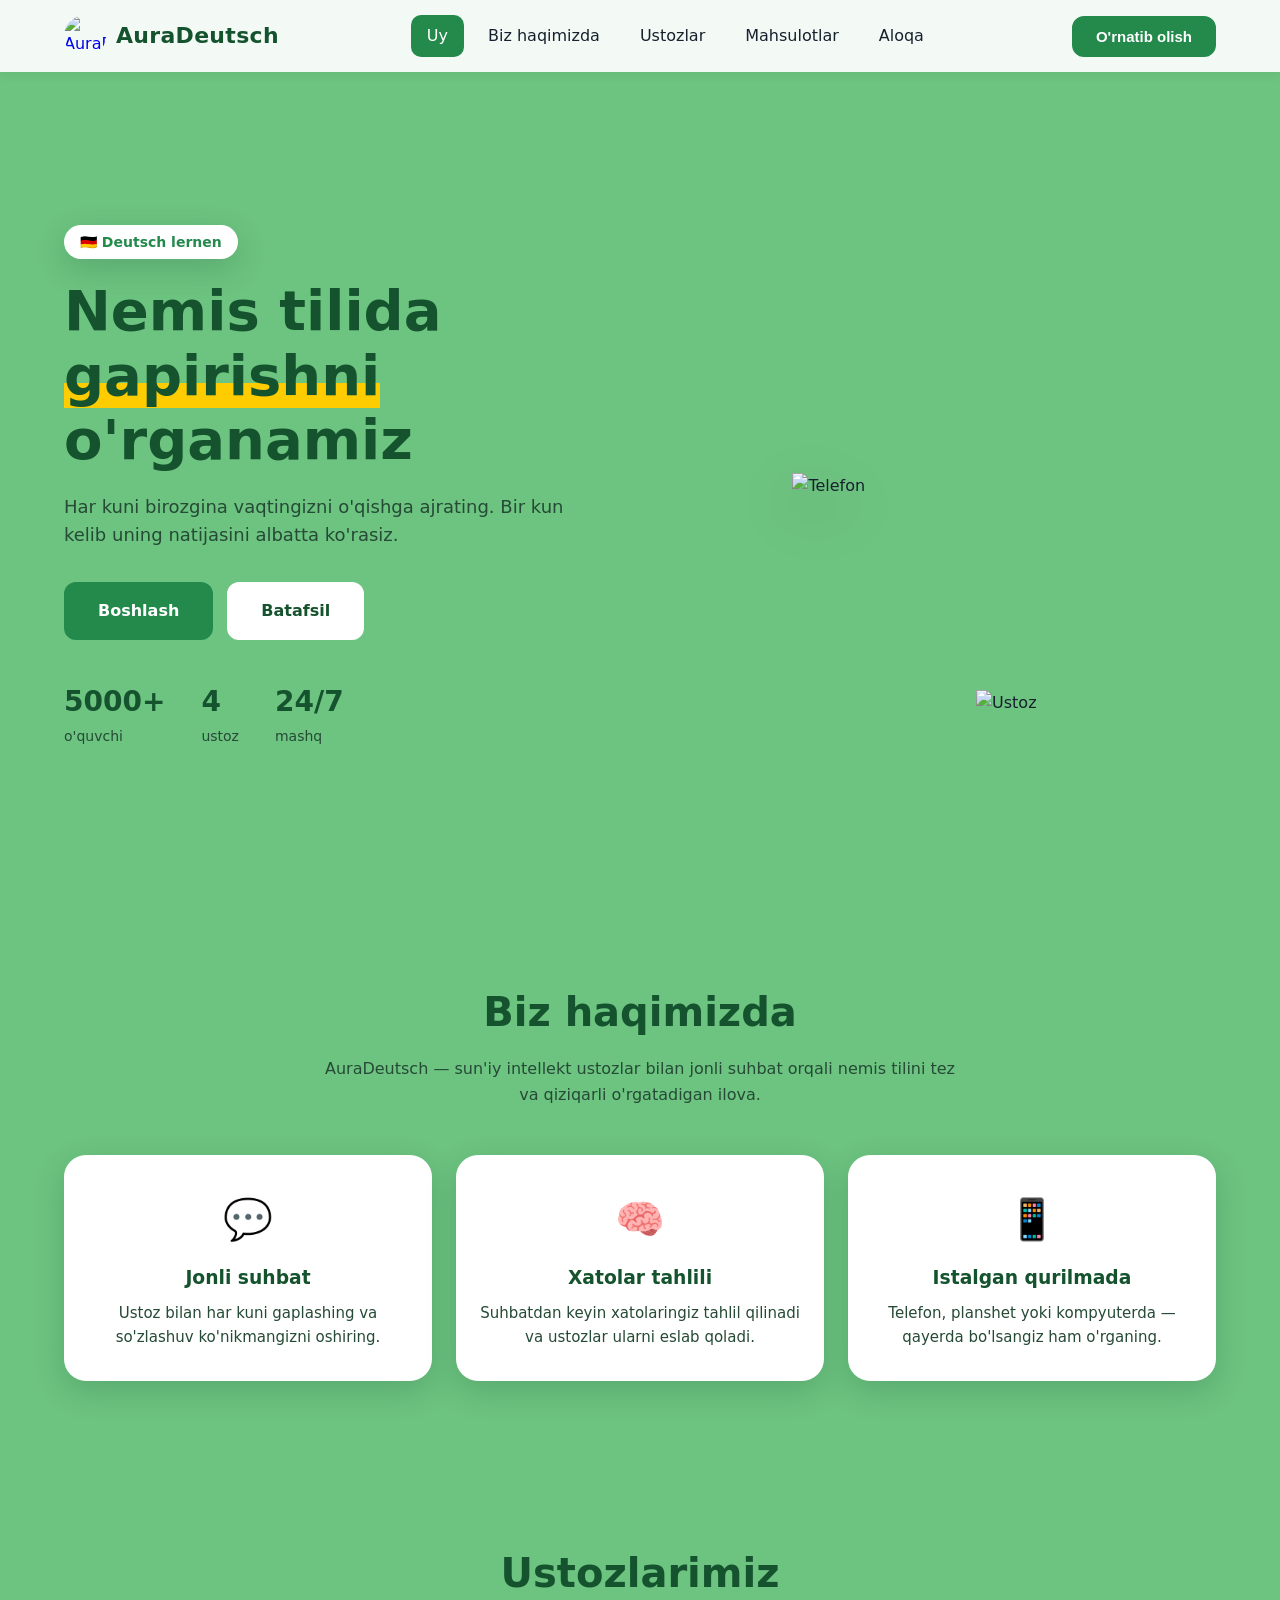
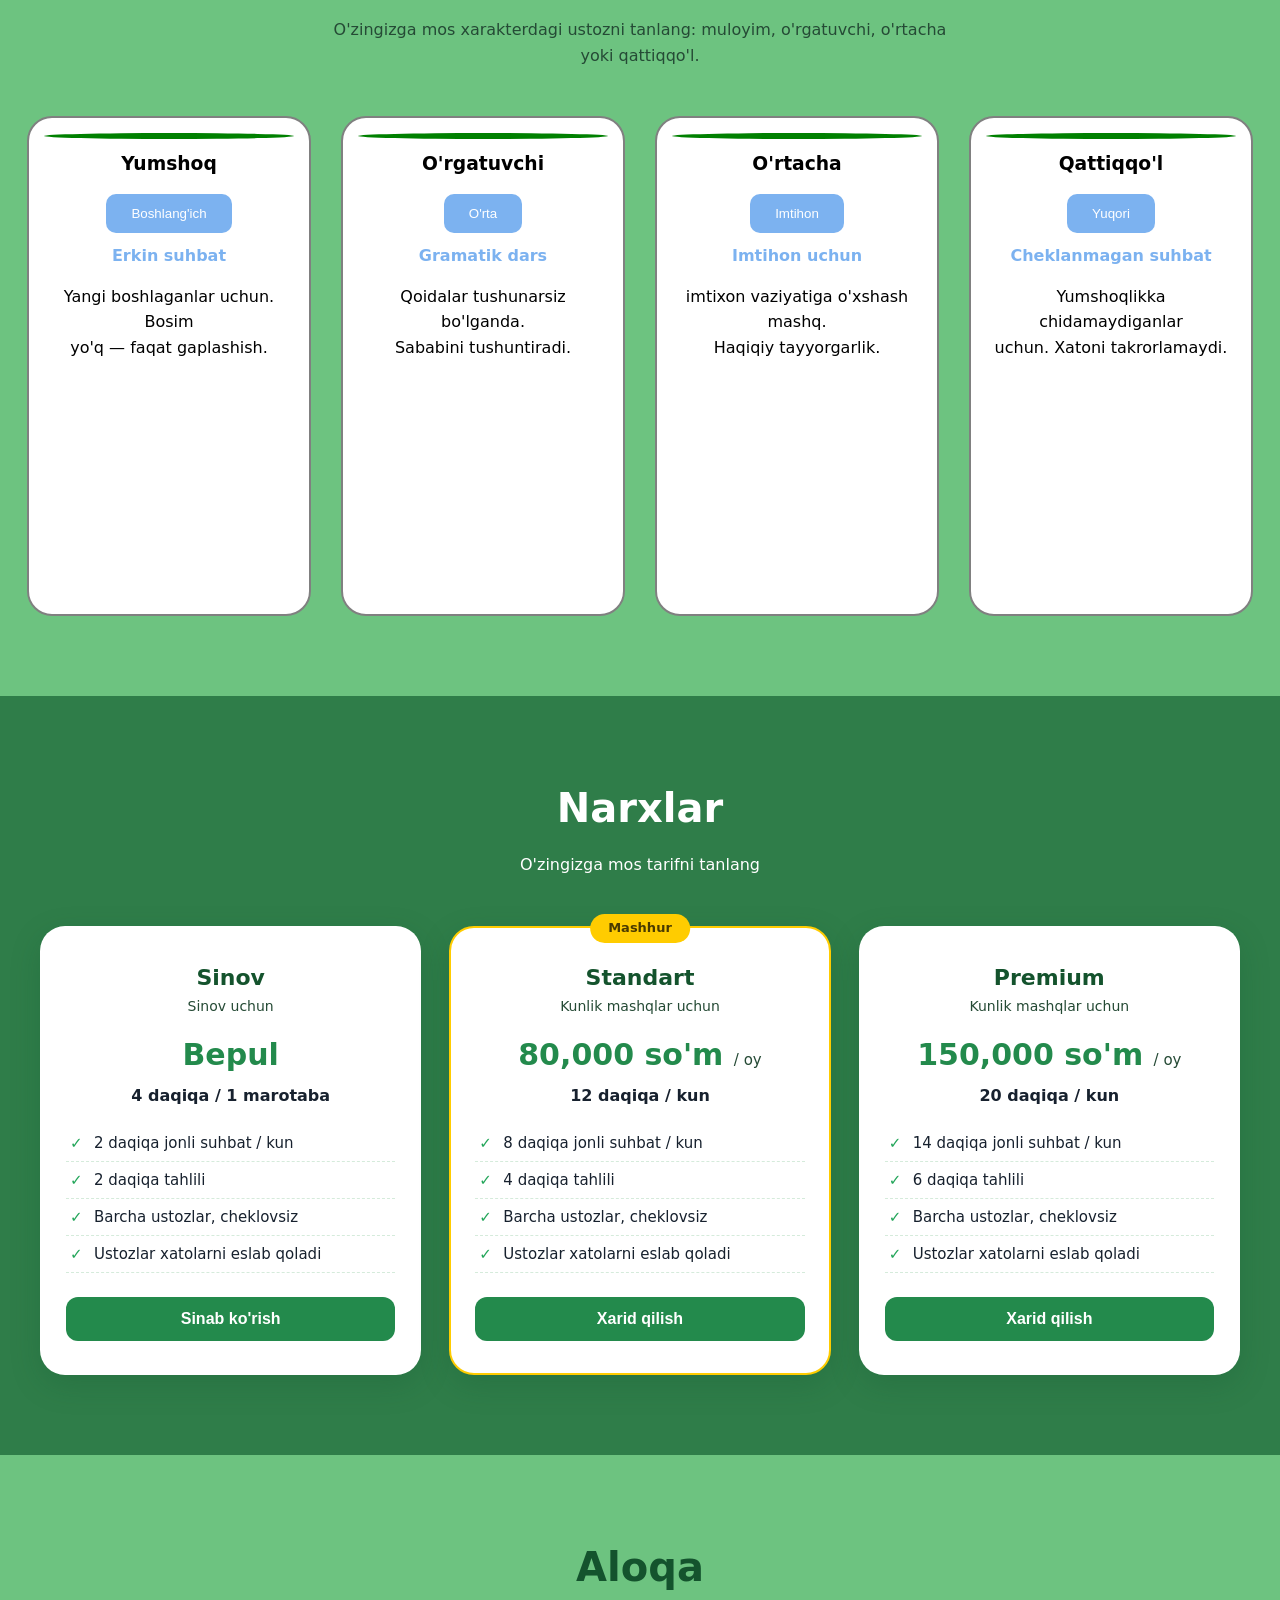
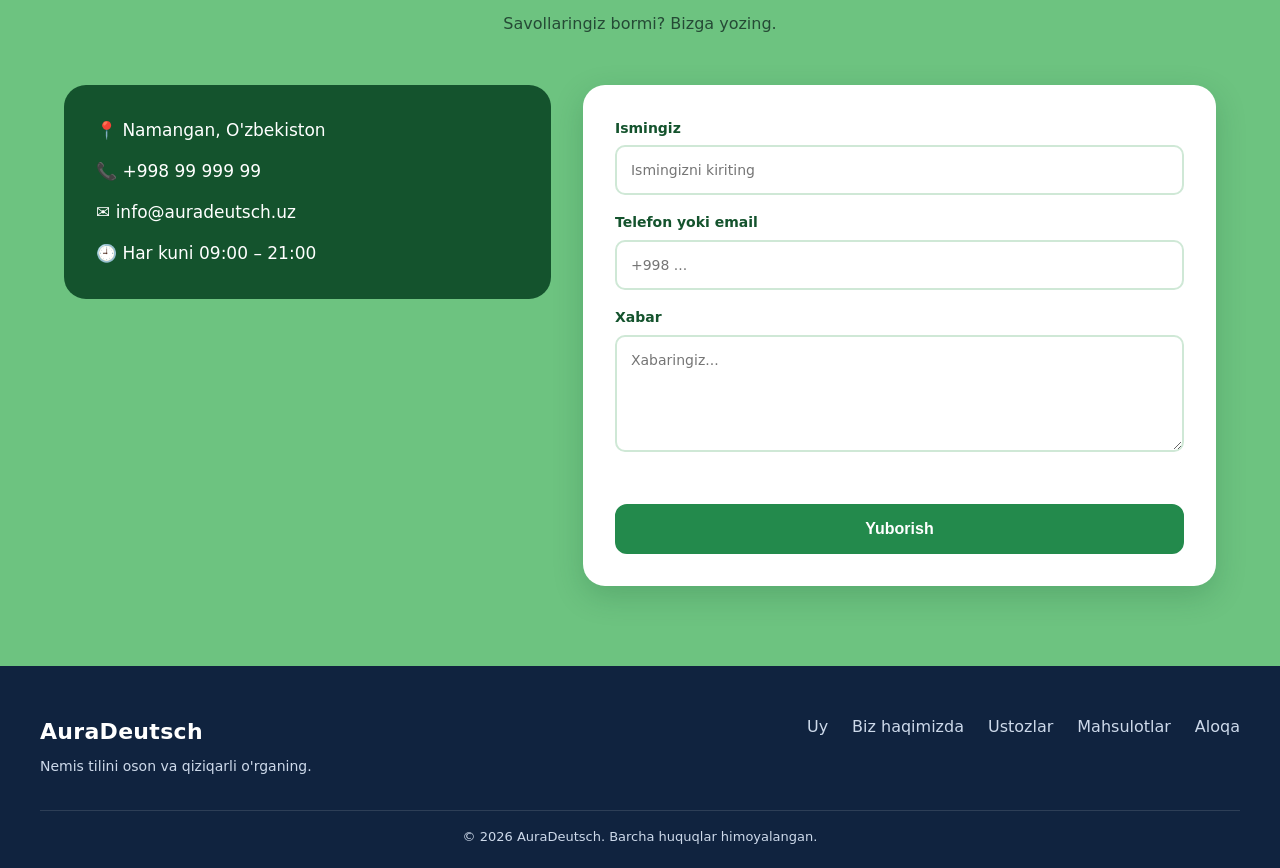
==== index.html @ 6caaf2a9 "auradeutsch" ====
<!DOCTYPE html>
<html lang="uz">
<head>
    <meta charset="UTF-8">
    <meta name="viewport" content="width=device-width, initial-scale=1.0">
    <meta name="description" content="AuraDeutsch - nemis tilida gapirishni o'rganing">
    <title>AuraDeutsch | Nemis tilini o'rganamiz</title>
    <link rel="stylesheet" href="./css/style.css">
</head>
<body>
<div class="container">
    <!-- HEADER -->
    <header class="header" id="header">
        <div class="header-inner">
            <a class="brand" href="#home">
                <img class="logo" src="https://rematchcis.ru/uploads/teams/1777391073_e0aef7fd6d02.png" alt="AuraDeutsch logo">
                <span class="brand-name">AuraDeutsch</span>
            </a>

            <nav class="nav" id="nav" aria-label="Asosiy menyu">
                <ul class="nav-links">
                    <li><a class="item-link active" href="#home">Uy</a></li>
                    <li><a class="item-link" href="#about">Biz haqimizda</a></li>
                    <li><a class="item-link" href="#teachers">Ustozlar</a></li>
                    <li><a class="item-link" href="#product">Mahsulotlar</a></li>
                    <li><a class="item-link" href="#contact">Aloqa</a></li>
                </ul>
            </nav>

            <button class="btn btn-small" id="installBtn">O'rnatib olish</button>

            <button class="burger" id="burger" aria-label="Menyuni ochish" aria-expanded="false">
                <span></span><span></span><span></span>
            </button>
        </div>
    </header>

    <main>
        <!-- HOME -->
        <section class="hero section" id="home">
            <div class="hero-left">
                <span class="badge">🇩🇪 Deutsch lernen</span>
                <h1 class="hero-title">Nemis tilida <br><span>gapirishni</span> o'rganamiz</h1>
                <p class="hero-subtitle">
                    Har kuni birozgina vaqtingizni o'qishga ajrating. Bir kun kelib uning natijasini albatta ko'rasiz.
                </p>
                <div class="hero-actions">
                    <a class="btn" href="#product">Boshlash</a>
                    <a class="btn btn-outline" href="#about">Batafsil</a>
                </div>
                <ul class="stats">
                    <li><strong>5000+</strong><span>o'quvchi</span></li>
                    <li><strong>4</strong><span>ustoz</span></li>
                    <li><strong>24/7</strong><span>mashq</span></li>
                </ul>
            </div>
            <div class="hero-right">
                <img class="phone" src="https://png.pngtree.com/png-clipart/20230206/ourmid/pngtree-cell-phone-mockup-png-image_6584030.png" alt="Telefon">
                <img class="teacher" src="https://static.vecteezy.com/system/resources/previews/039/324/545/non_2x/ai-generated-3d-cute-cartoon-male-teacher-character-png.png" alt="Ustoz">
            </div>
        </section>

        <!-- ABOUT -->
        <section class="about section" id="about">
            <h2 class="section-title">Biz haqimizda</h2>
            <p class="section-text">
                AuraDeutsch — sun'iy intellekt ustozlar bilan jonli suhbat orqali nemis tilini tez va qiziqarli o'rgatadigan ilova.
            </p>
            <div class="features">
                <article class="feature">
                    <div class="feature-icon">💬</div>
                    <h3>Jonli suhbat</h3>
                    <p>Ustoz bilan har kuni gaplashing va so'zlashuv ko'nikmangizni oshiring.</p>
                </article>
                <article class="feature">
                    <div class="feature-icon">🧠</div>
                    <h3>Xatolar tahlili</h3>
                    <p>Suhbatdan keyin xatolaringiz tahlil qilinadi va ustozlar ularni eslab qoladi.</p>
                </article>
                <article class="feature">
                    <div class="feature-icon">📱</div>
                    <h3>Istalgan qurilmada</h3>
                    <p>Telefon, planshet yoki kompyuterda — qayerda bo'lsangiz ham o'rganing.</p>
                </article>
            </div>
        </section>

        <!-- TEACHERS -->
        <section class="teachers section" id="teachers">
            <h2 class="section-title">Ustozlarimiz</h2>
            <p class="section-text">O'zingizga mos xarakterdagi ustozni tanlang: muloyim, o'rgatuvchi, o'rtacha yoki qattiqqo'l.</p>

            <div class="teach">
                <div class="cart">
                <img class="image" src="https://i.etsystatic.com/32486242/r/il/7b7a8a/6673329284/il_570xN.6673329284_gpqs.jpg" alt="">
                <div class="text">
                    <h3 class="text-title">Yumshoq</h3>
                    <button class="text-btn">Boshlang'ich</button>
                    <h4 class="daraja">Erkin suhbat</h4>
                    <p class="hususiyat">
                        Yangi boshlaganlar uchun. Bosim <br> yo'q — faqat gaplashish.
                    </p>
                </div>
            </div>
            <div class="cart">
                <img class="image" src="https://avatars.mds.yandex.net/i?id=55df13af33f7973d9c1cdaeb03f8ed8f61dc3e0f-9380290-images-thumbs&n=13" alt="">
                <div class="text">
                    <h3 class="text-title">O'rgatuvchi</h3>
                    <button class="text-btn">O'rta</button>
                    <h4 class="daraja">Gramatik dars</h4>
                    <p class="hususiyat">Qoidalar tushunarsiz bo'lganda. <br> Sababini tushuntiradi.</p>
                </div>
            </div>
        <div class="cart">
                <img class="image" src="https://static.vecteezy.com/system/resources/previews/057/080/167/non_2x/male-teacher-providing-instructions-with-book-vector.jpg" alt="">
                <div class="text">
                    <h3 class="text-title">O'rtacha</h3>
                    <button class="text-btn">Imtihon</button>
                    <h4 class="daraja">Imtihon uchun</h4>
                    <p class="hususiyat">imtixon vaziyatiga o'xshash mashq. <br> Haqiqiy tayyorgarlik.</p>
                </div>
            </div>
            <div class="cart">
                <img class="image" src="https://previews.123rf.com/images/catocala7/catocala72310/catocala7231000278/216448274-angry-teacher-funny-cute-cartoon-3d-illustration-on-white-background-creative-avatar.jpg" alt="">
                <div class="text">
                    <h3 class="text-title">Qattiqqo'l</h3>
                    <button class="text-btn">Yuqori</button>
                    <h4 class="daraja">Cheklanmagan suhbat</h4>
                    <p class="hususiyat">Yumshoqlikka chidamaydiganlar <br> uchun. Xatoni takrorlamaydi.</p>
                </div>
            </div>
            </div>
        </section>

        <!-- PRODUCT -->
        <section class="cost section" id="product">
            <h2 class="section-title">Narxlar</h2>
            <p class="section-text">O'zingizga mos tarifni tanlang</p>

            <div class="cards">
                <div class="card">
                    <h3 class="narx">Sinov</h3>
                    <p class="malumot muted">Sinov uchun</p>
                    <h2 class="narxi">Bepul</h2>
                    <p class="soat">4 daqiqa / 1 marotaba</p>
                    <ul class="card-list">
                        <li>2 daqiqa jonli suhbat / kun</li>
                        <li>2 daqiqa tahlili</li>
                        <li>Barcha ustozlar, cheklovsiz</li>
                        <li>Ustozlar xatolarni eslab qoladi</li>
                    </ul>
                    <button class="card-btn" data-plan="Sinov" data-price="Bepul">Sinab ko'rish</button>
                </div>

                <div class="card popular">
                    <span class="ribbon">Mashhur</span>
                    <h3 class="narx">Standart</h3>
                    <p class="malumot muted">Kunlik mashqlar uchun</p>
                    <h2 class="narxi">80,000 so'm <span class="card-span">/ oy</span></h2>
                    <p class="soat">12 daqiqa / kun</p>
                    <ul class="card-list">
                        <li>8 daqiqa jonli suhbat / kun</li>
                        <li>4 daqiqa tahlili</li>
                        <li>Barcha ustozlar, cheklovsiz</li>
                        <li>Ustozlar xatolarni eslab qoladi</li>
                    </ul>
                    <button class="card-btn" data-plan="Standart" data-price="80,000 so'm / oy">Xarid qilish</button>
                </div>

                <div class="card">
                    <h3 class="narx">Premium</h3>
                    <p class="malumot muted">Kunlik mashqlar uchun</p>
                    <h2 class="narxi">150,000 so'm <span class="card-span">/ oy</span></h2>
                    <p class="soat">20 daqiqa / kun</p>
                    <ul class="card-list">
                        <li>14 daqiqa jonli suhbat / kun</li>
                        <li>6 daqiqa tahlili</li>
                        <li>Barcha ustozlar, cheklovsiz</li>
                        <li>Ustozlar xatolarni eslab qoladi</li>
                    </ul>
                    <button class="card-btn" data-plan="Premium" data-price="150,000 so'm / oy">Xarid qilish</button>
                </div>
            </div>
        </section>

        <!-- CONTACT -->
        <section class="contact section" id="contact">
            <h2 class="section-title">Aloqa</h2>
            <p class="section-text">Savollaringiz bormi? Bizga yozing.</p>

            <div class="contact-wrap">
                <ul class="contact-info">
                    <li>📍 Namangan, O'zbekiston</li>
                    <li>📞 +998 99 999 99</li>
                    <li>✉️ info@auradeutsch.uz</li>
                    <li>🕘 Har kuni 09:00 – 21:00</li>
                </ul>

                <form class="contact-form" id="contactForm" novalidate>
                    <label>
                        Ismingiz
                        <input type="text" id="name" placeholder="Ismingizni kiriting" required>
                    </label>
                    <label>
                        Telefon yoki email
                        <input type="text" id="phone" placeholder="+998 ..." required>
                    </label>
                    <label>
                        Xabar
                        <textarea id="message" rows="4" placeholder="Xabaringiz..." required></textarea>
                    </label>
                    <p class="form-error" id="formError"></p>
                    <button type="submit" class="btn">Yuborish</button>
                </form>
            </div>
        </section>
    </main>

    <!-- FOOTER -->
    <footer class="footer">
        <div class="footer-inner">
            <div class="footer-brand">
                <span class="brand-name">AuraDeutsch</span>
                <p>Nemis tilini oson va qiziqarli o'rganing.</p>
            </div>
            <ul class="footer-links">
                <li><a href="#home">Uy</a></li>
                <li><a href="#about">Biz haqimizda</a></li>
                <li><a href="#teachers">Ustozlar</a></li>
                <li><a href="#product">Mahsulotlar</a></li>
                <li><a href="#contact">Aloqa</a></li>
            </ul>
        </div>
        <p class="copyright">© <span id="year"></span> AuraDeutsch. Barcha huquqlar himoyalangan.</p>
    </footer>

    <!-- MODAL -->
    <div class="modal" id="modal" aria-hidden="true">
        <div class="modal-box" role="dialog" aria-modal="true">
            <div class="modal-icon">✅</div>
            <h3 id="modalTitle">Sotib oldingiz!</h3>
            <p id="modalText"></p>
            <button class="btn" id="modalClose">Yopish</button>
        </div>
    </div>

</div>
    
    <script src="./js/script.js"></script>
</body>
</html>
---- css/style.css ----
:root {
    --blue: #6dc380;
    --blue-dark: #238a4c;
    --blue-deep: #14532d;
    --green-mid: #2f7d49;
    --bg: #6dc380;
    --text: #17212e;
    --muted: #254a35;
    --white: #ffffff;
    --gold: #ffcc00;
    --radius: 22px;
    --shadow: 0 10px 30px rgba(20, 83, 45, 0.22);
    --header-h: 72px;
}

* {
    margin: 0;
    padding: 0;
    box-sizing: border-box;
    list-style: none;
    text-decoration: none;
}

.container{
    max-width: 1640px;
    height: max-content;
}

html {
    scroll-behavior: smooth;
    scroll-padding-top: var(--header-h);
}

body {
    font-family: "Segoe UI", system-ui, -apple-system, Roboto, Arial, sans-serif;
    background: var(--bg);
    color: var(--text);
    line-height: 1.6;
    overflow-x: hidden;
}

img {
    max-width: 100%;
    display: block;
}

.section {
    max-width: 1200px;
    margin: 0 auto;
    padding: 80px 24px;
}

.section-title {
    font-size: clamp(28px, 4vw, 40px);
    text-align: center;
    color: var(--blue-deep);
    margin-bottom: 12px;
}

.section-text {
    text-align: center;
    color: var(--muted);
    max-width: 640px;
    margin: 0 auto 48px;
}

/* ---------- Buttons ---------- */
.btn {
    display: inline-block;
    padding: 14px 32px;
    background: var(--blue-dark);
    color: var(--white);
    border: 2px solid var(--blue-dark);
    border-radius: 12px;
    font-size: 16px;
    font-weight: 600;
    cursor: pointer;
    transition: transform 0.2s, background 0.2s, box-shadow 0.2s;
}

.btn:hover {
    background: var(--blue-deep);
    border-color: var(--blue-deep);
    transform: translateY(-2px);
    box-shadow: var(--shadow);
}

.btn-outline {
    background: var(--white);
    border-color: var(--white);
    color: var(--blue-deep);
}

.btn-outline:hover {
    background: var(--blue-deep);
    border-color: var(--blue-deep);
    color: var(--white);
}

.btn-small {
    padding: 10px 22px;
    font-size: 15px;
}

/* ---------- Header ---------- */
.header {
    position: sticky;
    top: 0;
    z-index: 100;
    height: var(--header-h);
    background: rgba(255, 255, 255, 0.92);
    backdrop-filter: blur(10px);
    box-shadow: 0 2px 12px rgba(0, 0, 0, 0.06);
}

.header-inner {
    max-width: 1200px;
    height: 100%;
    margin: 0 auto;
    padding: 0 24px;
    display: flex;
    align-items: center;
    justify-content: space-between;
    gap: 24px;
}

.brand {
    display: flex;
    align-items: center;
    gap: 10px;
}

.logo {
    width: 42px;
    height: 42px;
    object-fit: contain;
    border-radius: 50%;
}

.brand-name {
    font-size: 22px;
    font-weight: 800;
    color: var(--blue-deep);
    letter-spacing: 0.3px;
}

.nav-links {
    display: flex;
    gap: 8px;
}

.item-link {
    display: block;
    padding: 8px 16px;
    border-radius: 10px;
    color: var(--text);
    font-weight: 500;
    transition: background 0.2s, color 0.2s;
}

.item-link:hover,
.item-link.active {
    background: var(--blue-dark);
    color: var(--white);
}

.burger {
    display: none;
    width: 42px;
    height: 42px;
    background: none;
    border: none;
    cursor: pointer;
    flex-direction: column;
    justify-content: center;
    align-items: center;
    gap: 5px;
}

.burger span {
    width: 26px;
    height: 3px;
    background: var(--blue-deep);
    border-radius: 3px;
    transition: transform 0.3s, opacity 0.3s;
}

.burger.open span:nth-child(1) {
    transform: translateY(8px) rotate(45deg);
}

.burger.open span:nth-child(2) {
    opacity: 0;
}

.burger.open span:nth-child(3) {
    transform: translateY(-8px) rotate(-45deg);
}

/* ---------- Hero ---------- */
.hero {
    display: flex;
    align-items: center;
    justify-content: space-between;
    gap: 40px;
    min-height: calc(100vh - var(--header-h));
}

.hero-left {
    flex: 1 1 50%;
}

.badge {
    display: inline-block;
    padding: 6px 16px;
    background: var(--white);
    border-radius: 999px;
    font-size: 14px;
    font-weight: 600;
    color: var(--blue-dark);
    box-shadow: var(--shadow);
    margin-bottom: 20px;
}

.hero-title {
    font-size: clamp(32px, 5vw, 56px);
    line-height: 1.15;
    color: var(--blue-deep);
    margin-bottom: 20px;
}

.hero-title span {
    color: var(--blue-deep);
    background: linear-gradient(transparent 62%, var(--gold) 62%);
}

.hero-subtitle {
    font-size: 18px;
    color: var(--muted);
    max-width: 520px;
    margin-bottom: 32px;
}

.hero-actions {
    display: flex;
    flex-wrap: wrap;
    gap: 14px;
    margin-bottom: 40px;
}

.stats {
    display: flex;
    gap: 36px;
}

.stats li {
    display: flex;
    flex-direction: column;
}

.stats strong {
    font-size: 28px;
    color: var(--blue-deep);
}

.stats span {
    font-size: 14px;
    color: var(--muted);
}

.hero-right {
    flex: 1 1 45%;
    position: relative;
    display: flex;
    justify-content: center;
    align-items: center;
    min-height: 460px;
}

.phone {
    width: min(320px, 70%);
    filter: drop-shadow(0 20px 30px rgba(0, 0, 0, 0.2));
}

.teacher {
    position: absolute;
    width: min(240px, 50%);
    right: 0;
    bottom: 0;
    animation: float 4s ease-in-out infinite;
}

@keyframes float {

    0%,
    100% {
        transform: translateY(0);
    }

    50% {
        transform: translateY(-14px);
    }
}

/* ---------- About ---------- */
.about {
    background: transparent;
}

.features {
    display: grid;
    grid-template-columns: repeat(auto-fit, minmax(240px, 1fr));
    gap: 24px;
}

.feature {
    background: var(--white);
    padding: 32px 24px;
    border-radius: var(--radius);
    text-align: center;
    box-shadow: var(--shadow);
    transition: transform 0.25s;
}

.feature:hover {
    transform: translateY(-6px);
}

.feature-icon {
    font-size: 40px;
    margin-bottom: 12px;
}

.feature h3 {
    color: var(--blue-deep);
    margin-bottom: 8px;
}

.feature p {
    color: var(--muted);
    font-size: 15px;
}

/* ---------- Teachers ---------- */
.teach {
    display: flex;
    align-items: center;
    justify-content: center;
    gap: 30px;
}

.cart{
    width: 450px;
    height: 500px;
    padding: 15px;
    border: 2px solid gray;
    text-align: center;
    border-radius: 25px;
    background-color: white;
    color: black;
}

.image {
    width: 250px;
    border-radius: 50%;
    border: 3px solid green;
}

.text-title {
    margin-top: 10px;
}

.text-btn {
    margin-top: 15px;
    padding: 12px 25px;
    background-color: rgb(124, 178, 240);
    color: white;
    border: none;
    border-radius: 10px;
}

.daraja {
    margin-top: 10px;
    margin-bottom: 15px;
    color: rgb(124, 178, 240);
}

/* ---------- Product / Cost ---------- */
.cost {
    background: var(--green-mid);
    max-width: none;
}

.cost .section-title,
.cost .section-text {
    color: var(--white);
}

.cards {
    max-width: 1200px;
    margin: 0 auto;
    display: grid;
    grid-template-columns: repeat(auto-fit, minmax(280px, 1fr));
    gap: 28px;
    align-items: stretch;
}

.card {
    position: relative;
    display: flex;
    flex-direction: column;
    padding: 32px 24px;
    background: var(--white);
    border: 2px solid transparent;
    border-radius: 25px;
    text-align: center;
    color: var(--text);
    box-shadow: var(--shadow);
    transition: transform 0.25s, border-color 0.25s;
}

.card:hover {
    transform: translateY(-8px);
    border-color: var(--blue-dark);
}

.card.popular {
    border-color: var(--gold);
}

.ribbon {
    position: absolute;
    top: -14px;
    left: 50%;
    transform: translateX(-50%);
    padding: 4px 18px;
    background: var(--gold);
    color: #4a3b00;
    font-size: 13px;
    font-weight: 700;
    border-radius: 999px;
}

.narx {
    font-size: 22px;
    color: var(--blue-deep);
}

.muted {
    color: var(--muted);
    font-size: 14px;
}

.narxi {
    margin: 14px 0 4px;
    font-size: 30px;
    color: var(--blue-dark);
}

.card-span {
    font-size: 15px;
    font-weight: 400;
    color: var(--muted);
}

.soat {
    font-weight: 600;
    margin-bottom: 16px;
}

.card-list {
    flex: 1;
    margin-bottom: 24px;
    text-align: left;
}

.card-list li {
    position: relative;
    padding: 6px 0 6px 28px;
    font-size: 15px;
    border-bottom: 1px dashed #d5ebdb;
}

.card-list li::before {
    content: "✓";
    position: absolute;
    left: 4px;
    color: #22a559;
    font-weight: 700;
}

.card-btn {
    padding: 13px 25px;
    background: var(--blue-dark);
    color: var(--white);
    border: none;
    border-radius: 12px;
    font-size: 16px;
    font-weight: 600;
    cursor: pointer;
    transition: background 0.2s, transform 0.2s;
}

.card-btn:hover {
    background: var(--blue-deep);
    transform: scale(1.03);
}

/* ---------- Contact ---------- */
.contact-wrap {
    display: grid;
    grid-template-columns: 1fr 1.3fr;
    gap: 32px;
    align-items: start;
}

.contact-info {
    display: flex;
    flex-direction: column;
    gap: 14px;
    padding: 32px;
    background: var(--blue-deep);
    color: var(--white);
    border-radius: var(--radius);
    font-size: 17px;
}

.contact-form {
    display: flex;
    flex-direction: column;
    gap: 16px;
    padding: 32px;
    background: var(--white);
    border-radius: var(--radius);
    box-shadow: var(--shadow);
}

.contact-form label {
    display: flex;
    flex-direction: column;
    gap: 6px;
    font-weight: 600;
    font-size: 14px;
    color: var(--blue-deep);
}

.contact-form input,
.contact-form textarea {
    padding: 12px 14px;
    border: 2px solid #cfe8d6;
    border-radius: 10px;
    font: inherit;
    font-weight: 400;
    color: var(--text);
    resize: vertical;
    transition: border-color 0.2s;
}

.contact-form input:focus,
.contact-form textarea:focus {
    outline: none;
    border-color: var(--blue-dark);
}

.form-error {
    min-height: 20px;
    color: #d33;
    font-size: 14px;
}

/* ---------- Footer ---------- */
.footer {
    background: #10233f;
    color: #cdd9ea;
    padding: 48px 24px 20px;
}

.footer-inner {
    max-width: 1200px;
    margin: 0 auto;
    display: flex;
    flex-wrap: wrap;
    justify-content: space-between;
    gap: 24px;
}

.footer .brand-name {
    color: var(--white);
}

.footer-brand p {
    margin-top: 6px;
    font-size: 14px;
}

.footer-links {
    display: flex;
    flex-wrap: wrap;
    gap: 24px;
}

.footer-links a {
    color: #cdd9ea;
    transition: color 0.2s;
}

.footer-links a:hover {
    color: var(--gold);
}

.copyright {
    max-width: 1200px;
    margin: 32px auto 0;
    padding-top: 16px;
    border-top: 1px solid rgba(255, 255, 255, 0.12);
    text-align: center;
    font-size: 13px;
}

/* ---------- Modal ---------- */
.modal {
    position: fixed;
    inset: 0;
    z-index: 200;
    display: flex;
    align-items: center;
    justify-content: center;
    padding: 20px;
    background: rgba(10, 25, 50, 0.6);
    opacity: 0;
    visibility: hidden;
    transition: opacity 0.25s, visibility 0.25s;
}

.modal.show {
    opacity: 1;
    visibility: visible;
}

.modal-box {
    width: 100%;
    max-width: 400px;
    padding: 36px 28px;
    background: var(--white);
    border-radius: var(--radius);
    text-align: center;
    transform: scale(0.85);
    transition: transform 0.25s;
}

.modal.show .modal-box {
    transform: scale(1);
}

.modal-icon {
    font-size: 56px;
}

.modal-box h3 {
    margin: 8px 0;
    font-size: 24px;
    color: var(--blue-deep);
}

.modal-box p {
    margin-bottom: 24px;
    color: var(--muted);
}

/* ---------- Responsive ---------- */
@media (max-width: 992px) {
    .hero {
        flex-direction: column;
        text-align: center;
        padding-top: 48px;
    }

    .hero-subtitle {
        margin-left: auto;
        margin-right: auto;
    }

    .hero-actions,
    .stats {
        justify-content: center;
    }

    .hero-right {
        min-height: 400px;
        width: 100%;
    }

    .contact-wrap {
        grid-template-columns: 1fr;
    }
}

@media (max-width: 768px) {
    .burger {
        display: flex;
    }

    .header .btn-small {
        display: none;
    }

    .nav {
        position: absolute;
        top: var(--header-h);
        left: 0;
        right: 0;
        background: var(--white);
        box-shadow: 0 10px 20px rgba(0, 0, 0, 0.1);
        max-height: 0;
        overflow: hidden;
        transition: max-height 0.3s ease;
    }

    .nav.open {
        max-height: 320px;
    }

    .nav-links {
        flex-direction: column;
        padding: 12px 24px 20px;
    }

    .section {
        padding: 56px 20px;
    }
}

@media (max-width: 480px) {
    .stats {
        gap: 20px;
    }

    .teacher {
        width: 45%;
    }

    .contact-info,
    .contact-form {
        padding: 22px;
    }
}
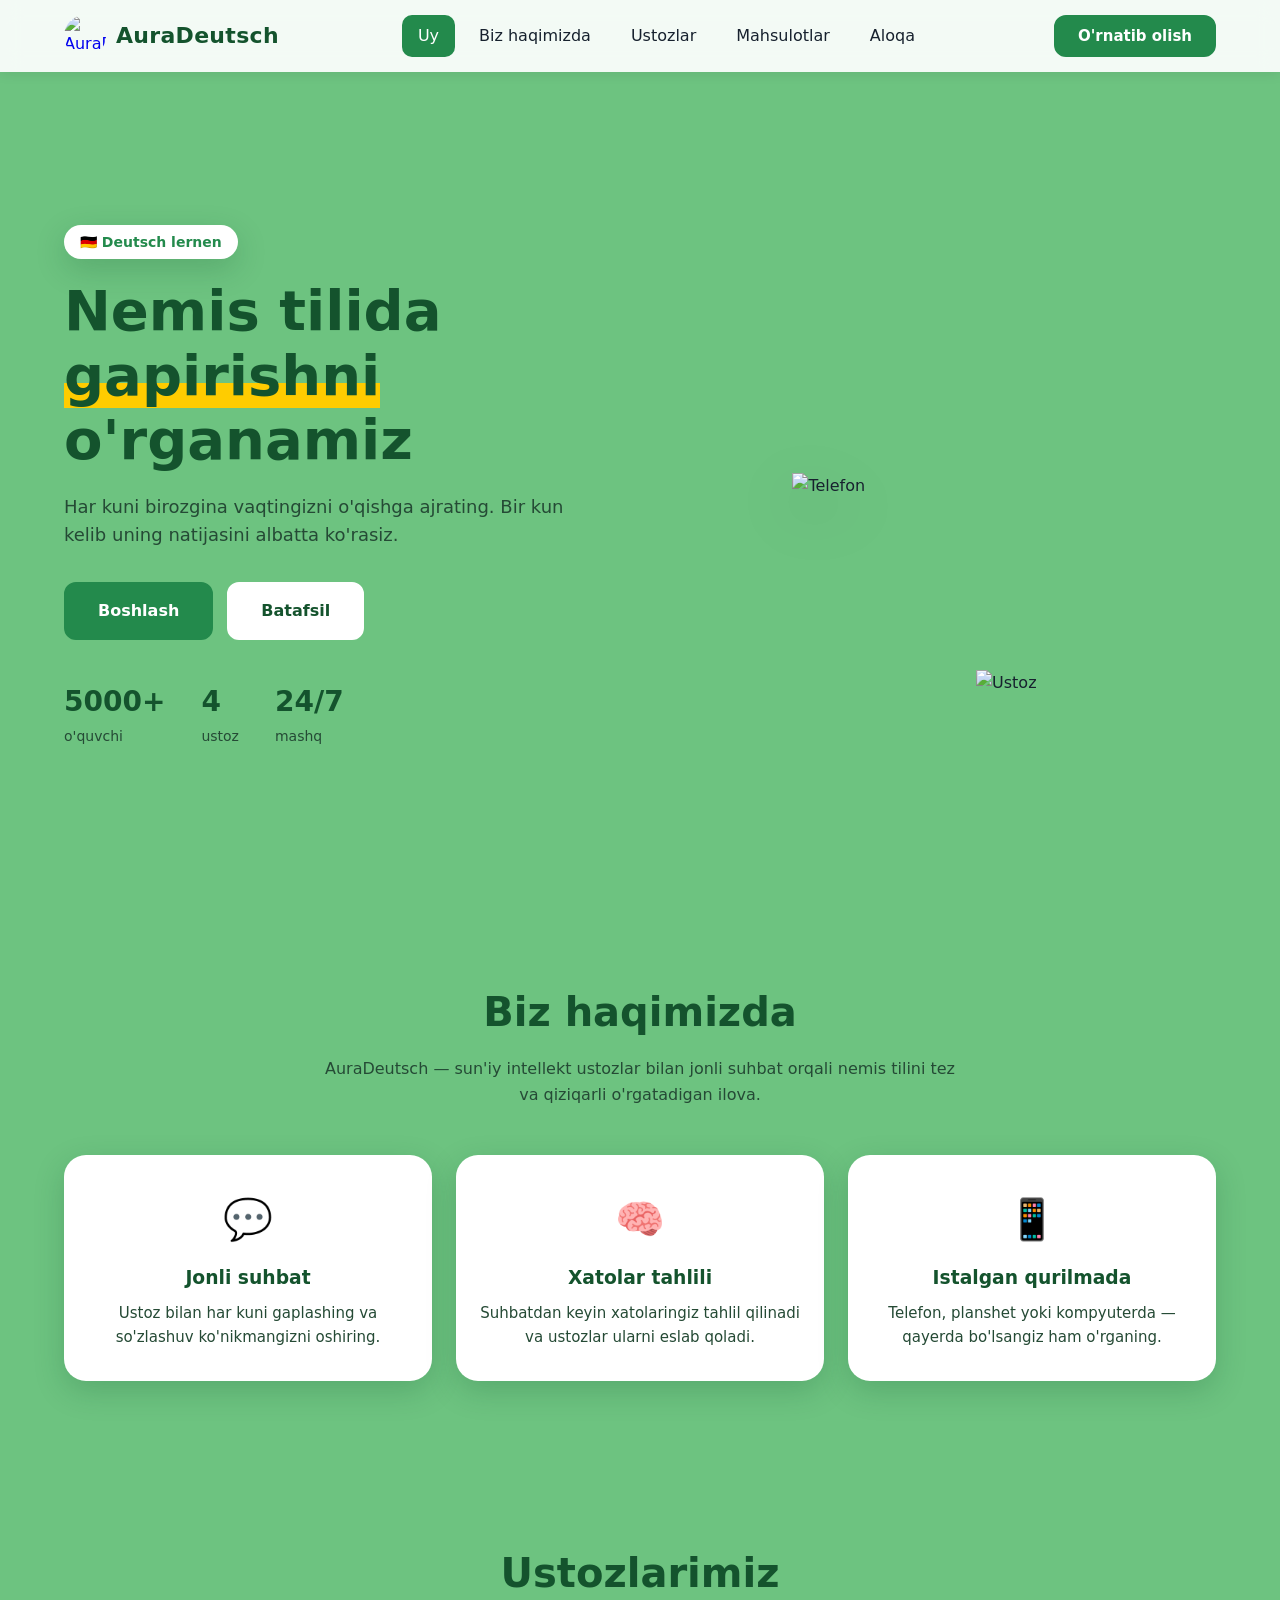
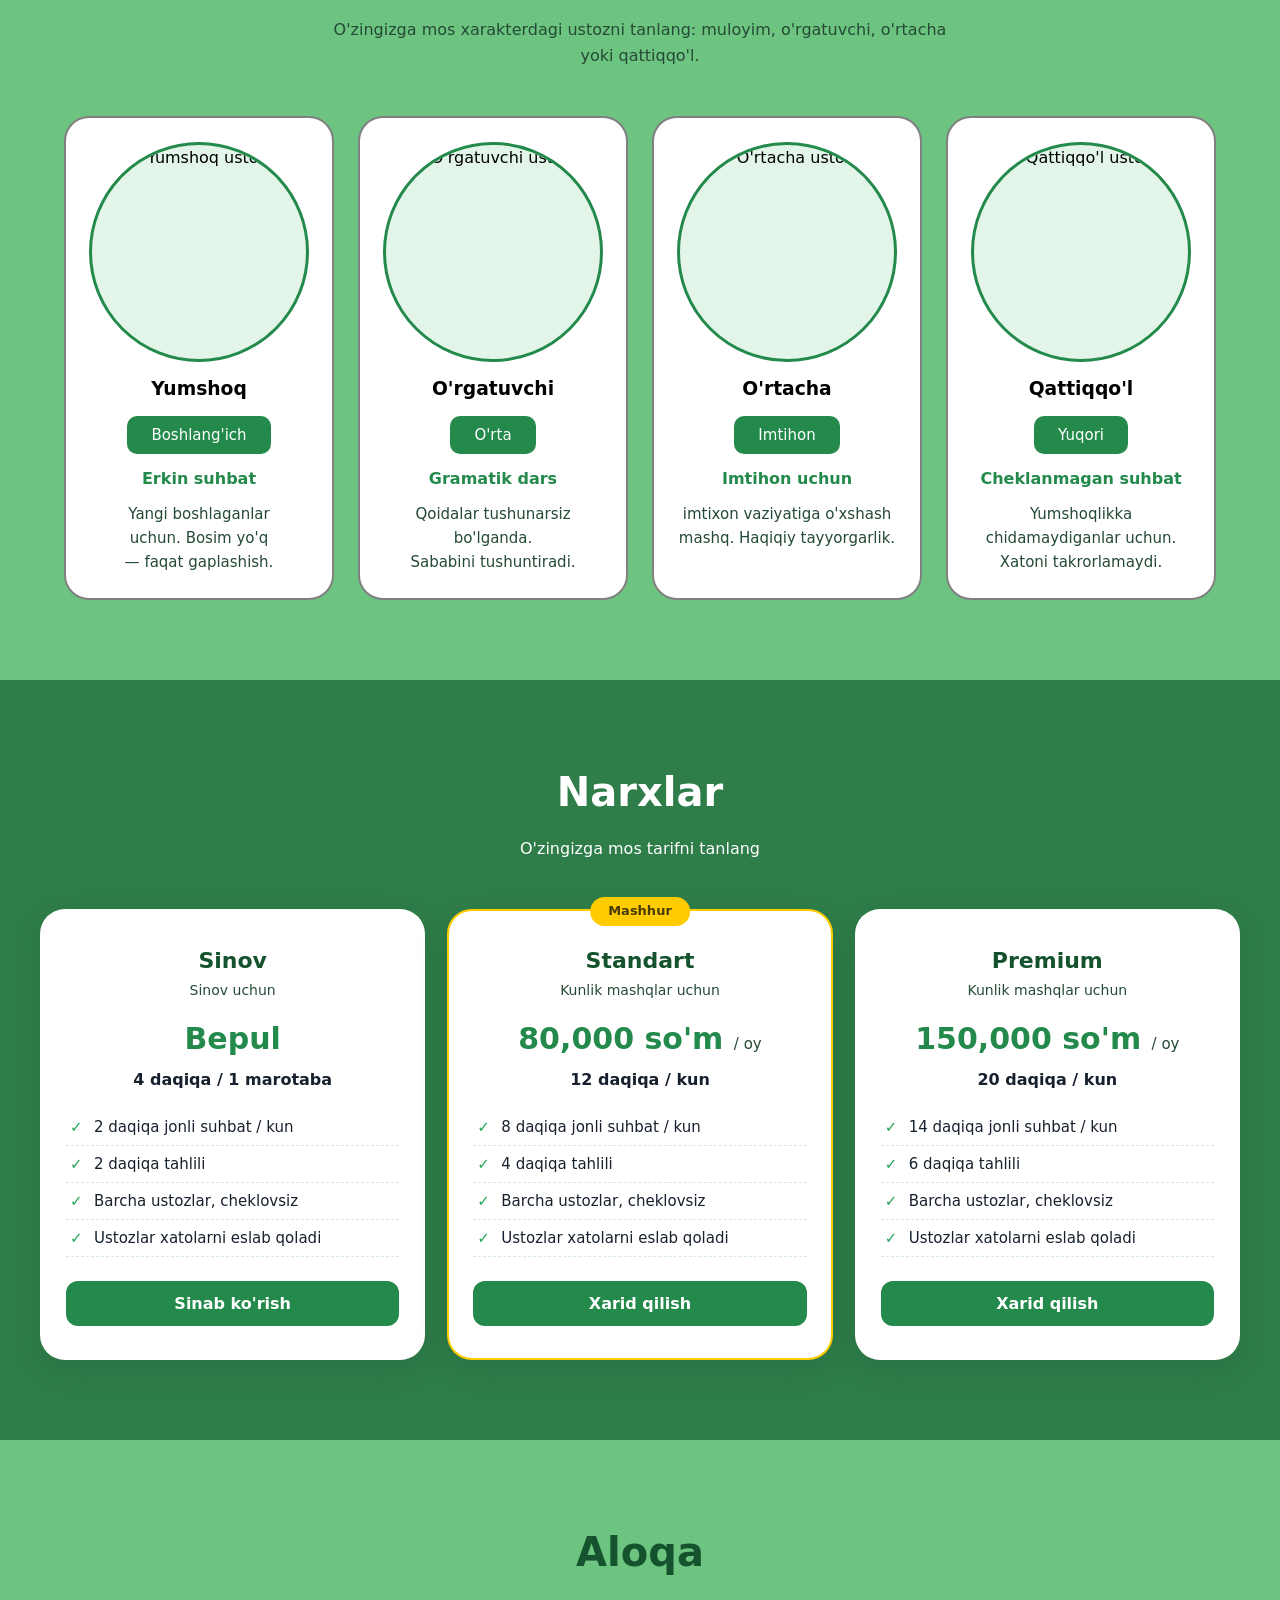
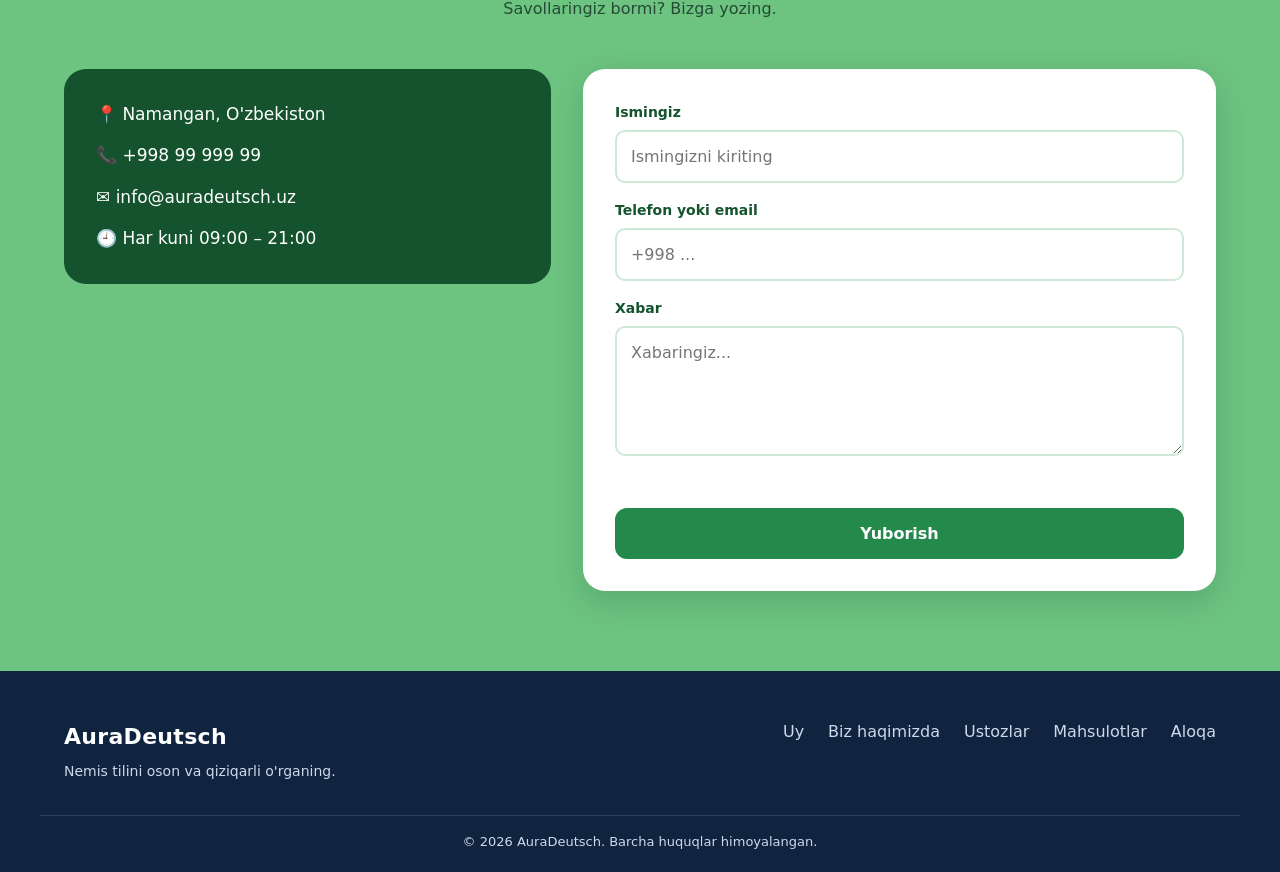
==== commit 5838793b: "aura-deutsch" ====
--- a/index.html
+++ b/index.html
@@ -2,7 +2,8 @@
 <html lang="uz">
 <head>
     <meta charset="UTF-8">
-    <meta name="viewport" content="width=device-width, initial-scale=1.0">
+    <meta name="viewport" content="width=device-width, initial-scale=1.0, viewport-fit=cover">
+    <meta name="theme-color" content="#6dc380">
     <meta name="description" content="AuraDeutsch - nemis tilida gapirishni o'rganing">
     <title>AuraDeutsch | Nemis tilini o'rganamiz</title>
     <link rel="stylesheet" href="./css/style.css">
@@ -92,7 +93,7 @@
 
             <div class="teach">
                 <div class="cart">
-                <img class="image" src="https://i.etsystatic.com/32486242/r/il/7b7a8a/6673329284/il_570xN.6673329284_gpqs.jpg" alt="">
+                <img class="image" src="https://i.etsystatic.com/32486242/r/il/7b7a8a/6673329284/il_570xN.6673329284_gpqs.jpg" alt="Yumshoq ustoz" loading="lazy">
                 <div class="text">
                     <h3 class="text-title">Yumshoq</h3>
                     <button class="text-btn">Boshlang'ich</button>
@@ -103,7 +104,7 @@
                 </div>
             </div>
             <div class="cart">
-                <img class="image" src="https://avatars.mds.yandex.net/i?id=55df13af33f7973d9c1cdaeb03f8ed8f61dc3e0f-9380290-images-thumbs&n=13" alt="">
+                <img class="image" src="https://avatars.mds.yandex.net/i?id=55df13af33f7973d9c1cdaeb03f8ed8f61dc3e0f-9380290-images-thumbs&n=13" alt="O'rgatuvchi ustoz" loading="lazy">
                 <div class="text">
                     <h3 class="text-title">O'rgatuvchi</h3>
                     <button class="text-btn">O'rta</button>
@@ -112,7 +113,7 @@
                 </div>
             </div>
         <div class="cart">
-                <img class="image" src="https://static.vecteezy.com/system/resources/previews/057/080/167/non_2x/male-teacher-providing-instructions-with-book-vector.jpg" alt="">
+                <img class="image" src="https://static.vecteezy.com/system/resources/previews/057/080/167/non_2x/male-teacher-providing-instructions-with-book-vector.jpg" alt="O'rtacha ustoz" loading="lazy">
                 <div class="text">
                     <h3 class="text-title">O'rtacha</h3>
                     <button class="text-btn">Imtihon</button>
@@ -121,7 +122,7 @@
                 </div>
             </div>
             <div class="cart">
-                <img class="image" src="https://previews.123rf.com/images/catocala7/catocala72310/catocala7231000278/216448274-angry-teacher-funny-cute-cartoon-3d-illustration-on-white-background-creative-avatar.jpg" alt="">
+                <img class="image" src="https://previews.123rf.com/images/catocala7/catocala72310/catocala7231000278/216448274-angry-teacher-funny-cute-cartoon-3d-illustration-on-white-background-creative-avatar.jpg" alt="Qattiqqo'l ustoz" loading="lazy">
                 <div class="text">
                     <h3 class="text-title">Qattiqqo'l</h3>
                     <button class="text-btn">Yuqori</button>
--- a/css/style.css
+++ b/css/style.css
@@ -1,3 +1,7 @@
+/* =========================================================
+   AuraDeutsch — asosiy uslublar + barcha qurilmalar uchun media
+   ========================================================= */
+
 :root {
     --blue: #6dc380;
     --blue-dark: #238a4c;
@@ -11,6 +15,12 @@
     --radius: 22px;
     --shadow: 0 10px 30px rgba(20, 83, 45, 0.22);
     --header-h: 72px;
+
+    /* Yon bo'shliq (notch / safe-area hisobga olingan) */
+    --pad: 24px;
+    --py: 80px;
+    --gl: max(var(--pad), env(safe-area-inset-left, 0px));
+    --gr: max(var(--pad), env(safe-area-inset-right, 0px));
 }
 
 * {
@@ -19,16 +29,14 @@
     box-sizing: border-box;
     list-style: none;
     text-decoration: none;
-}
-
-.container{
-    max-width: 1640px;
-    height: max-content;
+    -webkit-tap-highlight-color: transparent;
 }
 
 html {
     scroll-behavior: smooth;
     scroll-padding-top: var(--header-h);
+    -webkit-text-size-adjust: 100%;
+    text-size-adjust: 100%;
 }
 
 body {
@@ -39,19 +47,34 @@
     overflow-x: hidden;
 }
 
+/* Butun sayt shu konteyner ichida.
+   Ichki kontent (.section, .header-inner, .footer-inner) 1200px bilan cheklanib markazlanadi,
+   fon esa ekranning ikki chetigacha to'liq boradi. */
+.container {
+    width: 100%;
+    max-width: 100%;
+    margin: 0 auto;
+    overflow-x: clip;
+}
+
 img {
     max-width: 100%;
+    height: auto;
     display: block;
+}
+
+button {
+    font-family: inherit;
 }
 
 .section {
     max-width: 1200px;
     margin: 0 auto;
-    padding: 80px 24px;
+    padding: var(--py) var(--gr) var(--py) var(--gl);
 }
 
 .section-title {
-    font-size: clamp(28px, 4vw, 40px);
+    font-size: clamp(26px, 4vw, 40px);
     text-align: center;
     color: var(--blue-deep);
     margin-bottom: 12px;
@@ -74,6 +97,7 @@
     border-radius: 12px;
     font-size: 16px;
     font-weight: 600;
+    text-align: center;
     cursor: pointer;
     transition: transform 0.2s, background 0.2s, box-shadow 0.2s;
 }
@@ -109,15 +133,16 @@
     z-index: 100;
     height: var(--header-h);
     background: rgba(255, 255, 255, 0.92);
+    -webkit-backdrop-filter: blur(10px);
     backdrop-filter: blur(10px);
-    box-shadow: 0 2px 12px rgba(0, 0, 0, 0.06);
+    box-shadow: 0 2px 12px rgba(0, 0, 0, 0.08);
 }
 
 .header-inner {
     max-width: 1200px;
     height: 100%;
     margin: 0 auto;
-    padding: 0 24px;
+    padding: 0 var(--gr) 0 var(--gl);
     display: flex;
     align-items: center;
     justify-content: space-between;
@@ -128,6 +153,7 @@
     display: flex;
     align-items: center;
     gap: 10px;
+    flex-shrink: 0;
 }
 
 .logo {
@@ -142,6 +168,7 @@
     font-weight: 800;
     color: var(--blue-deep);
     letter-spacing: 0.3px;
+    white-space: nowrap;
 }
 
 .nav-links {
@@ -155,6 +182,7 @@
     border-radius: 10px;
     color: var(--text);
     font-weight: 500;
+    white-space: nowrap;
     transition: background 0.2s, color 0.2s;
 }
 
@@ -166,8 +194,8 @@
 
 .burger {
     display: none;
-    width: 42px;
-    height: 42px;
+    width: 44px;
+    height: 44px;
     background: none;
     border: none;
     cursor: pointer;
@@ -185,17 +213,9 @@
     transition: transform 0.3s, opacity 0.3s;
 }
 
-.burger.open span:nth-child(1) {
-    transform: translateY(8px) rotate(45deg);
-}
-
-.burger.open span:nth-child(2) {
-    opacity: 0;
-}
-
-.burger.open span:nth-child(3) {
-    transform: translateY(-8px) rotate(-45deg);
-}
+.burger.open span:nth-child(1) { transform: translateY(8px) rotate(45deg); }
+.burger.open span:nth-child(2) { opacity: 0; }
+.burger.open span:nth-child(3) { transform: translateY(-8px) rotate(-45deg); }
 
 /* ---------- Hero ---------- */
 .hero {
@@ -204,10 +224,12 @@
     justify-content: space-between;
     gap: 40px;
     min-height: calc(100vh - var(--header-h));
+    min-height: calc(100svh - var(--header-h));
 }
 
 .hero-left {
     flex: 1 1 50%;
+    min-width: 0;
 }
 
 .badge {
@@ -223,7 +245,7 @@
 }
 
 .hero-title {
-    font-size: clamp(32px, 5vw, 56px);
+    font-size: clamp(30px, 5vw, 56px);
     line-height: 1.15;
     color: var(--blue-deep);
     margin-bottom: 20px;
@@ -270,6 +292,7 @@
 
 .hero-right {
     flex: 1 1 45%;
+    min-width: 0;
     position: relative;
     display: flex;
     justify-content: center;
@@ -291,15 +314,8 @@
 }
 
 @keyframes float {
-
-    0%,
-    100% {
-        transform: translateY(0);
-    }
-
-    50% {
-        transform: translateY(-14px);
-    }
+    0%, 100% { transform: translateY(0); }
+    50%      { transform: translateY(-14px); }
 }
 
 /* ---------- About ---------- */
@@ -343,52 +359,77 @@
 
 /* ---------- Teachers ---------- */
 .teach {
-    display: flex;
+    display: grid;
+    grid-template-columns: repeat(4, minmax(0, 1fr));
+    gap: 24px;
+    align-items: stretch;
+}
+
+.cart {
+    display: flex;
+    flex-direction: column;
     align-items: center;
-    justify-content: center;
-    gap: 30px;
-}
-
-.cart{
-    width: 450px;
-    height: 500px;
-    padding: 15px;
+    padding: 24px 18px;
     border: 2px solid gray;
     text-align: center;
     border-radius: 25px;
     background-color: white;
     color: black;
+    transition: transform 0.25s, box-shadow 0.25s;
+}
+
+.cart:hover {
+    transform: translateY(-6px);
+    box-shadow: var(--shadow);
 }
 
 .image {
-    width: 250px;
+    width: min(220px, 100%);
+    aspect-ratio: 1 / 1;
+    object-fit: cover;
     border-radius: 50%;
-    border: 3px solid green;
+    border: 3px solid var(--blue-dark);
+    background: #e3f5e8;
+}
+
+.text {
+    width: 100%;
 }
 
 .text-title {
-    margin-top: 10px;
+    margin-top: 12px;
 }
 
 .text-btn {
-    margin-top: 15px;
-    padding: 12px 25px;
-    background-color: rgb(124, 178, 240);
+    margin-top: 12px;
+    padding: 10px 24px;
+    background-color: var(--blue-dark);
     color: white;
     border: none;
     border-radius: 10px;
+    font-size: 15px;
 }
 
 .daraja {
-    margin-top: 10px;
-    margin-bottom: 15px;
-    color: rgb(124, 178, 240);
+    margin-top: 12px;
+    margin-bottom: 10px;
+    color: var(--blue-dark);
+}
+
+.hususiyat {
+    font-size: 15px;
+    color: var(--muted);
+    text-wrap: balance;
+}
+
+.hususiyat br {
+    display: none;
 }
 
 /* ---------- Product / Cost ---------- */
 .cost {
+    max-width: none;
     background: var(--green-mid);
-    max-width: none;
 }
 
 .cost .section-title,
@@ -400,7 +441,7 @@
     max-width: 1200px;
     margin: 0 auto;
     display: grid;
-    grid-template-columns: repeat(auto-fit, minmax(280px, 1fr));
+    grid-template-columns: repeat(3, minmax(0, 1fr));
     gap: 28px;
     align-items: stretch;
 }
@@ -523,6 +564,7 @@
     color: var(--white);
     border-radius: var(--radius);
     font-size: 17px;
+    overflow-wrap: anywhere;
 }
 
 .contact-form {
@@ -546,10 +588,12 @@
 
 .contact-form input,
 .contact-form textarea {
+    width: 100%;
     padding: 12px 14px;
     border: 2px solid #cfe8d6;
     border-radius: 10px;
     font: inherit;
+    font-size: 16px; /* iOS'da input bosilganda zoom bo'lmasligi uchun */
     font-weight: 400;
     color: var(--text);
     resize: vertical;
@@ -572,12 +616,13 @@
 .footer {
     background: #10233f;
     color: #cdd9ea;
-    padding: 48px 24px 20px;
+    padding: 48px 0 20px;
 }
 
 .footer-inner {
     max-width: 1200px;
     margin: 0 auto;
+    padding: 0 var(--gr) 0 var(--gl);
     display: flex;
     flex-wrap: wrap;
     justify-content: space-between;
@@ -596,7 +641,7 @@
 .footer-links {
     display: flex;
     flex-wrap: wrap;
-    gap: 24px;
+    gap: 12px 24px;
 }
 
 .footer-links a {
@@ -611,7 +656,7 @@
 .copyright {
     max-width: 1200px;
     margin: 32px auto 0;
-    padding-top: 16px;
+    padding: 16px var(--gr) env(safe-area-inset-bottom, 0px) var(--gl);
     border-top: 1px solid rgba(255, 255, 255, 0.12);
     text-align: center;
     font-size: 13px;
@@ -667,42 +712,69 @@
     color: var(--muted);
 }
 
-/* ---------- Responsive ---------- */
+
+/* =========================================================
+   RESPONSIVE — qurilmalar bo'yicha
+   (kattadan kichikka qarab)
+   ========================================================= */
+
+/* ---- Katta monitorlar (2K / 4K) ---- */
+@media (min-width: 1641px) {
+    .hero-title { font-size: 60px; }
+}
+
+/* ---- Noutbuk (13–15") ---- */
+@media (max-width: 1280px) {
+    .hero-right { min-height: 420px; }
+    .cards { gap: 22px; }
+}
+
+/* ---- Kichik noutbuk / iPad Pro 11" landshaft / iPad landshaft (≈1024–1194) ---- */
+@media (max-width: 1194px) {
+    :root { --py: 68px; }
+    .header-inner { gap: 14px; }
+    .nav-links { gap: 2px; }
+    .item-link { padding: 8px 11px; font-size: 15px; }
+    .brand-name { font-size: 20px; }
+    .btn-small { padding: 9px 16px; }
+    .card { padding: 28px 18px; }
+    .narxi { font-size: 26px; }
+    .hero-inner, .hero { gap: 28px; }
+    .teach { grid-template-columns: repeat(2, minmax(0, 1fr)); }
+    .image { width: min(240px, 100%); }
+}
+
+/* ---- Planshet portret: iPad mini 744 / iPad 768, 810, 820, 834 / Galaxy Tab 800 ---- */
 @media (max-width: 992px) {
+    :root { --py: 60px; }
+
     .hero {
         flex-direction: column;
         text-align: center;
+        min-height: auto;
         padding-top: 48px;
+        gap: 24px;
     }
-
-    .hero-subtitle {
-        margin-left: auto;
-        margin-right: auto;
+    .hero-subtitle { margin-left: auto; margin-right: auto; }
+    .hero-actions,
+    .stats { justify-content: center; }
+    .hero-right { width: 100%; min-height: 380px; }
+
+    .contact-wrap { grid-template-columns: 1fr; }
+
+    .cards { grid-template-columns: repeat(2, minmax(0, 1fr)); }
+    .cards .card:last-child {
+        grid-column: 1 / -1;
+        width: 100%;
+        max-width: 540px;
+        margin: 0 auto;
     }
-
-    .hero-actions,
-    .stats {
-        justify-content: center;
-    }
-
-    .hero-right {
-        min-height: 400px;
-        width: 100%;
-    }
-
-    .contact-wrap {
-        grid-template-columns: 1fr;
-    }
-}
-
-@media (max-width: 768px) {
-    .burger {
-        display: flex;
-    }
-
-    .header .btn-small {
-        display: none;
-    }
+}
+
+/* ---- Menyu burger'ga o'tadi (planshet portret + barcha telefonlar) ---- */
+@media (max-width: 900px) {
+    .burger { display: flex; }
+    .header .btn-small { display: none; }
 
     .nav {
         position: absolute;
@@ -710,37 +782,324 @@
         left: 0;
         right: 0;
         background: var(--white);
-        box-shadow: 0 10px 20px rgba(0, 0, 0, 0.1);
+        box-shadow: 0 10px 20px rgba(0, 0, 0, 0.12);
         max-height: 0;
         overflow: hidden;
         transition: max-height 0.3s ease;
     }
-
-    .nav.open {
-        max-height: 320px;
-    }
+    .nav.open { max-height: 420px; }
 
     .nav-links {
         flex-direction: column;
-        padding: 12px 24px 20px;
+        gap: 4px;
+        padding: 12px var(--gr) 20px var(--gl);
     }
-
-    .section {
-        padding: 56px 20px;
+    .item-link { padding: 13px 14px; font-size: 16px; }
+}
+
+/* ---- Katta telefonlar va kichik planshetlar (≤768) ---- */
+@media (max-width: 768px) {
+    :root {
+        --pad: 20px;
+        --py: 52px;
+        --header-h: 64px;
     }
-}
-
-@media (max-width: 480px) {
-    .stats {
-        gap: 20px;
+    .logo { width: 36px; height: 36px; }
+    .section-text { margin-bottom: 32px; }
+    .hero-right { min-height: 340px; }
+    .footer-inner { flex-direction: column; align-items: center; text-align: center; }
+    .footer-links { justify-content: center; }
+}
+
+/* ---- Telefon (≤600): Galaxy S / Pixel / iPhone Plus / Pro Max ---- */
+@media (max-width: 600px) {
+    .teach { grid-template-columns: 1fr; gap: 18px; }
+    .cart { width: 100%; max-width: 440px; margin: 0 auto; }
+
+    .cards { grid-template-columns: 1fr; gap: 24px; }
+    .cards .card:last-child { grid-column: auto; max-width: none; }
+    .features { grid-template-columns: 1fr; }
+
+    .hero { padding-top: 36px; }
+    .hero-actions { flex-direction: column; align-items: stretch; }
+    .hero-subtitle { font-size: 16px; }
+    .hero-right { min-height: 300px; }
+    .stats { gap: 22px; justify-content: space-around; }
+    .stats strong { font-size: 24px; }
+
+    .contact-info,
+    .contact-form { padding: 22px; }
+    .contact-info { font-size: 16px; }
+
+    /* barmoq bilan bosish uchun qulay o'lcham */
+    .btn, .card-btn, .text-btn { min-height: 46px; }
+}
+
+/* ---- Oddiy telefonlar (≤430): iPhone 12–16, Pixel, Galaxy A/S ---- */
+@media (max-width: 430px) {
+    :root { --pad: 16px; --py: 46px; }
+    .brand-name { font-size: 19px; }
+    .hero-title { font-size: 30px; }
+    .hero-right { min-height: 280px; }
+    .card { padding: 26px 16px; }
+    .narxi { font-size: 26px; }
+    .modal-box { padding: 30px 20px; }
+}
+
+/* ---- Kichik telefonlar (≤375): iPhone SE / mini, Galaxy S ---- */
+@media (max-width: 375px) {
+    :root { --pad: 14px; }
+    .brand-name { font-size: 18px; }
+    .logo { width: 32px; height: 32px; }
+    .hero-title { font-size: 27px; }
+    .hero-right { min-height: 250px; }
+    .phone { width: 62%; }
+    .teacher { width: 40%; }
+    .narxi { font-size: 24px; }
+    .stats { gap: 12px; }
+    .stats strong { font-size: 21px; }
+    .stats span { font-size: 13px; }
+    .btn { padding: 12px 22px; font-size: 15px; }
+}
+
+/* ---- Juda tor ekranlar (Galaxy Fold 280–344, eski telefonlar 320) ---- */
+@media (max-width: 340px) {
+    :root { --pad: 12px; }
+    .brand-name { font-size: 16px; }
+    .logo { width: 28px; height: 28px; }
+    .hero-title { font-size: 24px; }
+    .section-title { font-size: 24px; }
+    .stats { flex-wrap: wrap; justify-content: center; }
+    .card-list li { font-size: 14px; }
+    .contact-info,
+    .contact-form { padding: 16px; }
+}
+
+/* ---- Telefon landshaft (balandlik kam) ---- */
+@media (max-height: 480px) and (orientation: landscape) {
+    .hero { min-height: auto; padding-top: 24px; padding-bottom: 24px; }
+    .nav.open { max-height: 70vh; overflow-y: auto; }
+    .modal { align-items: flex-start; overflow-y: auto; }
+}
+
+/* ---- Sensorli ekranlarda hover animatsiyasi yo'q ---- */
+@media (hover: none) {
+    .card:hover,
+    .cart:hover,
+    .feature:hover,
+    .btn:hover,
+    .card-btn:hover { transform: none; }
+}
+
+/* ---- Animatsiyani kamaytirishni so'ragan foydalanuvchilar ---- */
+@media (prefers-reduced-motion: reduce) {
+    html { scroll-behavior: auto; }
+    .teacher { animation: none; }
+    * { transition-duration: 0.01ms !important; }
+}
+
+
+/* =========================================================================
+   QURILMA PROFILLARI (Samsung / Xiaomi-Redmi / Honor / Apple)
+   -------------------------------------------------------------------------
+   Telefonlar CSS "viewport" kengligi (px) bo'yicha guruhlangan. Bir xil
+   kenglikdagi modellar bitta qoidadan foydalanadi. Kengliklar taxminiy:
+   ayrim modellar uchun manbalar bir-biridan farq qiladi va foydalanuvchi
+   ekran masshtabini o'zgartirishi mumkin, shuning uchun har guruh oraliq
+   bilan yozilgan.
+   ========================================================================= */
+
+/* 1) 280–319 px ------------------------------------------------------------
+   Galaxy Fold (1–3) tashqi ekrani (280), eng tor ekranlar */
+@media (min-width: 280px) and (max-width: 319.98px) {
+    :root { --pad: 10px; --py: 38px; --header-h: 56px; }
+    .brand-name { font-size: 15px; }
+    .logo { width: 26px; height: 26px; }
+    .burger { width: 40px; height: 40px; }
+    .badge { font-size: 12px; padding: 4px 12px; }
+    .hero-title { font-size: 22px; }
+    .hero-subtitle { font-size: 14px; }
+    .hero-right { min-height: 210px; }
+    .section-title { font-size: 22px; }
+    .section-text { font-size: 14px; }
+    .btn, .card-btn { font-size: 14px; }
+    .stats strong { font-size: 18px; }
+    .stats span { font-size: 12px; }
+    .image { width: 140px; }
+    .narxi { font-size: 21px; }
+    .card { padding: 22px 12px; }
+    .card-list li { font-size: 13px; padding-left: 24px; }
+    .contact-info { font-size: 14px; }
+    .footer-links { gap: 8px 14px; font-size: 14px; }
+}
+
+/* 2) 320–343 px ------------------------------------------------------------
+   iPhone SE (1-avlod) / 5s, eski kichik Samsung, Redmi 4–5 */
+@media (min-width: 320px) and (max-width: 343.98px) {
+    :root { --pad: 12px; --py: 42px; --header-h: 58px; }
+    .brand-name { font-size: 16px; }
+    .logo { width: 28px; height: 28px; }
+    .hero-title { font-size: 25px; }
+    .hero-subtitle { font-size: 15px; }
+    .hero-right { min-height: 230px; }
+    .section-title { font-size: 24px; }
+    .stats strong { font-size: 20px; }
+    .image { width: 160px; }
+    .narxi { font-size: 23px; }
+    .card { padding: 24px 14px; }
+    .card-list li { font-size: 14px; }
+    .footer-links { gap: 8px 16px; }
+}
+
+/* 3) 344–359 px ------------------------------------------------------------
+   Galaxy Z Fold 4 / 5 / 6 / 7 tashqi (yopiq) ekrani, ba'zi Redmi/Honor */
+@media (min-width: 344px) and (max-width: 359.98px) {
+    :root { --pad: 14px; --py: 44px; --header-h: 60px; }
+    .brand-name { font-size: 17px; }
+    .hero-title { font-size: 26px; }
+    .hero-right { min-height: 240px; }
+    .image { width: 170px; }
+    .narxi { font-size: 24px; }
+    .card { padding: 24px 14px; }
+}
+
+/* 4) 360–374 px ------------------------------------------------------------
+   Galaxy S10 – S26 (asosiy), S24 FE / S23 FE / S21 FE, Galaxy A05–A26 va
+   M05–M15 (eski), Galaxy Z Flip 3–7, Redmi 9–14C, Redmi Note 11–12,
+   Honor X5–X7 */
+@media (min-width: 360px) and (max-width: 374.98px) {
+    :root { --pad: 16px; --py: 46px; --header-h: 60px; }
+    .hero-title { font-size: 27px; }
+    .hero-right { min-height: 250px; }
+    .image { width: 180px; }
+    .card { padding: 26px 16px; }
+}
+
+/* 5) 375–389 px ------------------------------------------------------------
+   iPhone SE (2, 3-avlod) / 6–8 / X / XS / 11 Pro / 12 mini / 13 mini,
+   Galaxy S21+ / S22+ / S23+ / S24+ / S25 Ultra (≈384),
+   Galaxy S21 Ultra / S22 Ultra / S23 Ultra / S24 Ultra (≈384) */
+@media (min-width: 375px) and (max-width: 389.98px) {
+    :root { --pad: 16px; --py: 48px; }
+    .hero-title { font-size: 29px; }
+    .hero-right { min-height: 270px; }
+    .image { width: 190px; }
+}
+
+/* 6) 390–409 px ------------------------------------------------------------
+   iPhone 12 / 13 / 14 / 14 Pro / 15 / 15 Pro / 16 / 16 Pro / 17 / 17 Pro
+   (390–402), Galaxy S26+ (taxminan), Pixel 7–10, Redmi Note 13 / 14 (393),
+   Honor 90 / 200 / Magic 6 / Magic 7 (≈393) */
+@media (min-width: 390px) and (max-width: 409.98px) {
+    :root { --pad: 18px; --py: 50px; }
+    .hero-title { font-size: 30px; }
+    .hero-right { min-height: 290px; }
+    .image { width: 200px; }
+}
+
+/* 7) 410–429 px ------------------------------------------------------------
+   Galaxy S25+ / S26 Ultra / A16–A56 / M15–M55 / F14–F55 (≈412),
+   iPhone 11 / XR / XS Max (414), iPhone Air (420),
+   Redmi Note 11–12 Pro (≈412), Honor X8b–X9b / Magic V2–V3 (≈412) */
+@media (min-width: 410px) and (max-width: 429.98px) {
+    :root { --pad: 18px; --py: 52px; }
+    .hero-title { font-size: 32px; }
+    .hero-right { min-height: 300px; }
+    .image { width: 210px; }
+}
+
+/* 8) 430–479 px ------------------------------------------------------------
+   iPhone 12 / 13 / 14 Plus va Pro Max (428–430), iPhone 15 / 16 Plus,
+   iPhone 15 / 16 Pro Max (430), iPhone 16 / 17 Pro Max (440) */
+@media (min-width: 430px) and (max-width: 479.98px) {
+    :root { --pad: 20px; --py: 54px; }
+    .hero-title { font-size: 34px; }
+    .hero-right { min-height: 320px; }
+    .image { width: 220px; }
+}
+
+/* 9) 480–599 px ------------------------------------------------------------
+   Katta telefonlar (gorizontal yoki masshtab o'zgargan), ochiq
+   Flip / katlanuvchi qurilmalarning kichik rejimlari */
+@media (min-width: 480px) and (max-width: 599.98px) {
+    :root { --pad: 24px; --py: 56px; }
+    .hero-title { font-size: 38px; }
+    .hero-right { min-height: 340px; }
+    .teach { grid-template-columns: repeat(2, minmax(0, 1fr)); }
+    .cart { max-width: none; }
+    .hero-actions { flex-direction: row; justify-content: center; }
+    .hero-actions .btn { flex: 1 1 0; max-width: 220px; }
+}
+
+
+/* ---- Juda uzun (20:9 – 22:9) ekranlar ----------------------------------
+   Galaxy S (S20–S26), Galaxy A / M / F, Z Flip 3–7, Redmi Note,
+   Honor X / Number seriyalari */
+@media (max-aspect-ratio: 9/19) and (max-width: 480px) {
+    .hero { padding-top: 40px; }
+    .hero-right { min-height: 330px; }
+    .section-text { margin-bottom: 36px; }
+}
+
+/* ---- Katlanuvchi qurilmalar: OCHILGAN (deyarli kvadrat) ekran ----------
+   Galaxy Z Fold 3 / 4 / 5 / 6 (≈ 673–720 px), Z Fold 7 (≈ 984 px),
+   Honor Magic V2 / V3 ichki ekrani */
+@media (min-width: 540px) and (max-width: 1000px) and (min-aspect-ratio: 4/5) and (max-aspect-ratio: 5/4) {
+    :root { --pad: 28px; --py: 52px; }
+    .hero { padding-top: 36px; min-height: auto; }
+    .hero-right { min-height: 300px; }
+    .hero-title { font-size: clamp(34px, 5.4vw, 48px); }
+    .teach { grid-template-columns: repeat(2, minmax(0, 1fr)); }
+    .cart { max-width: none; }
+    .features { grid-template-columns: repeat(3, minmax(0, 1fr)); }
+    .feature { padding: 24px 16px; }
+}
+
+/* Z Fold 7 ochiq (≈ 984 px) va unga o'xshash kvadrat ekranlar */
+@media (min-width: 900px) and (max-width: 1100px) and (min-aspect-ratio: 4/5) and (max-aspect-ratio: 5/4) {
+    .teach { grid-template-columns: repeat(4, minmax(0, 1fr)); }
+    .cards { grid-template-columns: repeat(3, minmax(0, 1fr)); }
+    .cards .card:last-child { grid-column: auto; max-width: none; margin: 0; }
+    .hero-right { min-height: 340px; }
+}
+
+/* ---- Telefon GORIZONTAL (landshaft) -----------------------------------
+   iPhone SE–17 (568–932 px), Galaxy S / A / Z Flip (≈ 740–960 px),
+   Redmi / Honor (≈ 760–900 px) */
+@media (orientation: landscape) and (max-height: 480px) and (min-width: 560px) {
+    :root { --header-h: 54px; --py: 36px; --pad: 20px; }
+
+    .hero {
+        flex-direction: row;
+        text-align: left;
+        align-items: center;
+        gap: 24px;
+        padding-top: 28px;
+        padding-bottom: 28px;
     }
-
-    .teacher {
-        width: 45%;
-    }
-
-    .contact-info,
-    .contact-form {
-        padding: 22px;
-    }
-}+    .hero-subtitle { margin-left: 0; margin-right: 0; font-size: 15px; margin-bottom: 18px; }
+    .hero-actions,
+    .stats { justify-content: flex-start; }
+    .hero-actions { flex-direction: row; margin-bottom: 20px; }
+    .hero-actions .btn { max-width: none; flex: 0 0 auto; }
+    .hero-title { font-size: clamp(24px, 4.4vw, 36px); margin-bottom: 12px; }
+    .hero-right { min-height: 220px; width: auto; flex: 1 1 40%; }
+    .phone { width: min(170px, 60%); }
+    .teacher { width: min(120px, 45%); }
+
+    .teach { grid-template-columns: repeat(2, minmax(0, 1fr)); }
+    .cart { max-width: none; }
+    .cards { grid-template-columns: repeat(3, minmax(0, 1fr)); gap: 14px; }
+    .cards .card:last-child { grid-column: auto; max-width: none; margin: 0; }
+    .card { padding: 22px 12px; }
+    .narxi { font-size: 22px; }
+    .contact-wrap { grid-template-columns: 1fr 1.2fr; }
+    .footer-inner { flex-direction: row; text-align: left; align-items: flex-start; }
+    .footer-links { justify-content: flex-end; }
+}
+
+/* iPhone Pro Max / S Ultra landshaft (≈ 900–960 px): to'liq menyu ham sig'adi */
+@media (orientation: landscape) and (max-height: 480px) and (min-width: 901px) {
+    .header .btn-small { display: inline-block; padding: 8px 14px; font-size: 14px; }
+    .item-link { padding: 6px 9px; font-size: 14px; }
+}
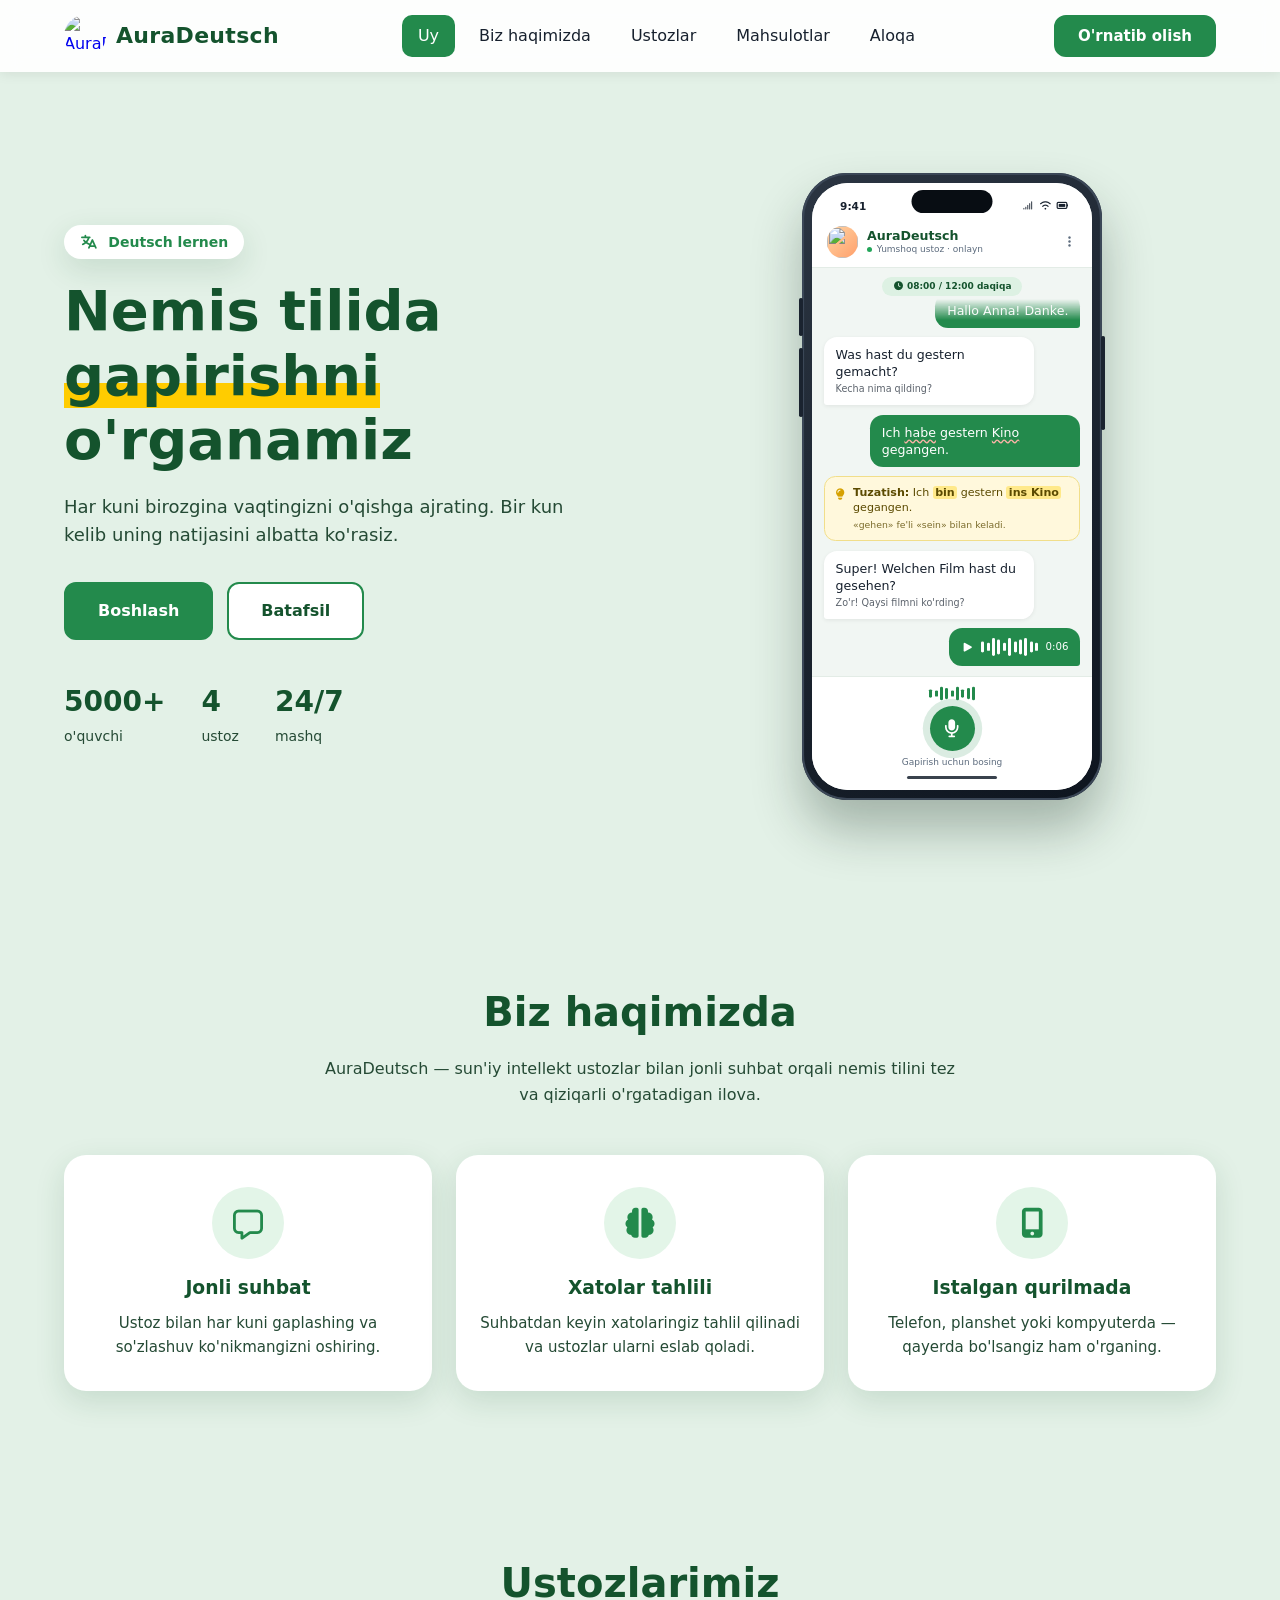
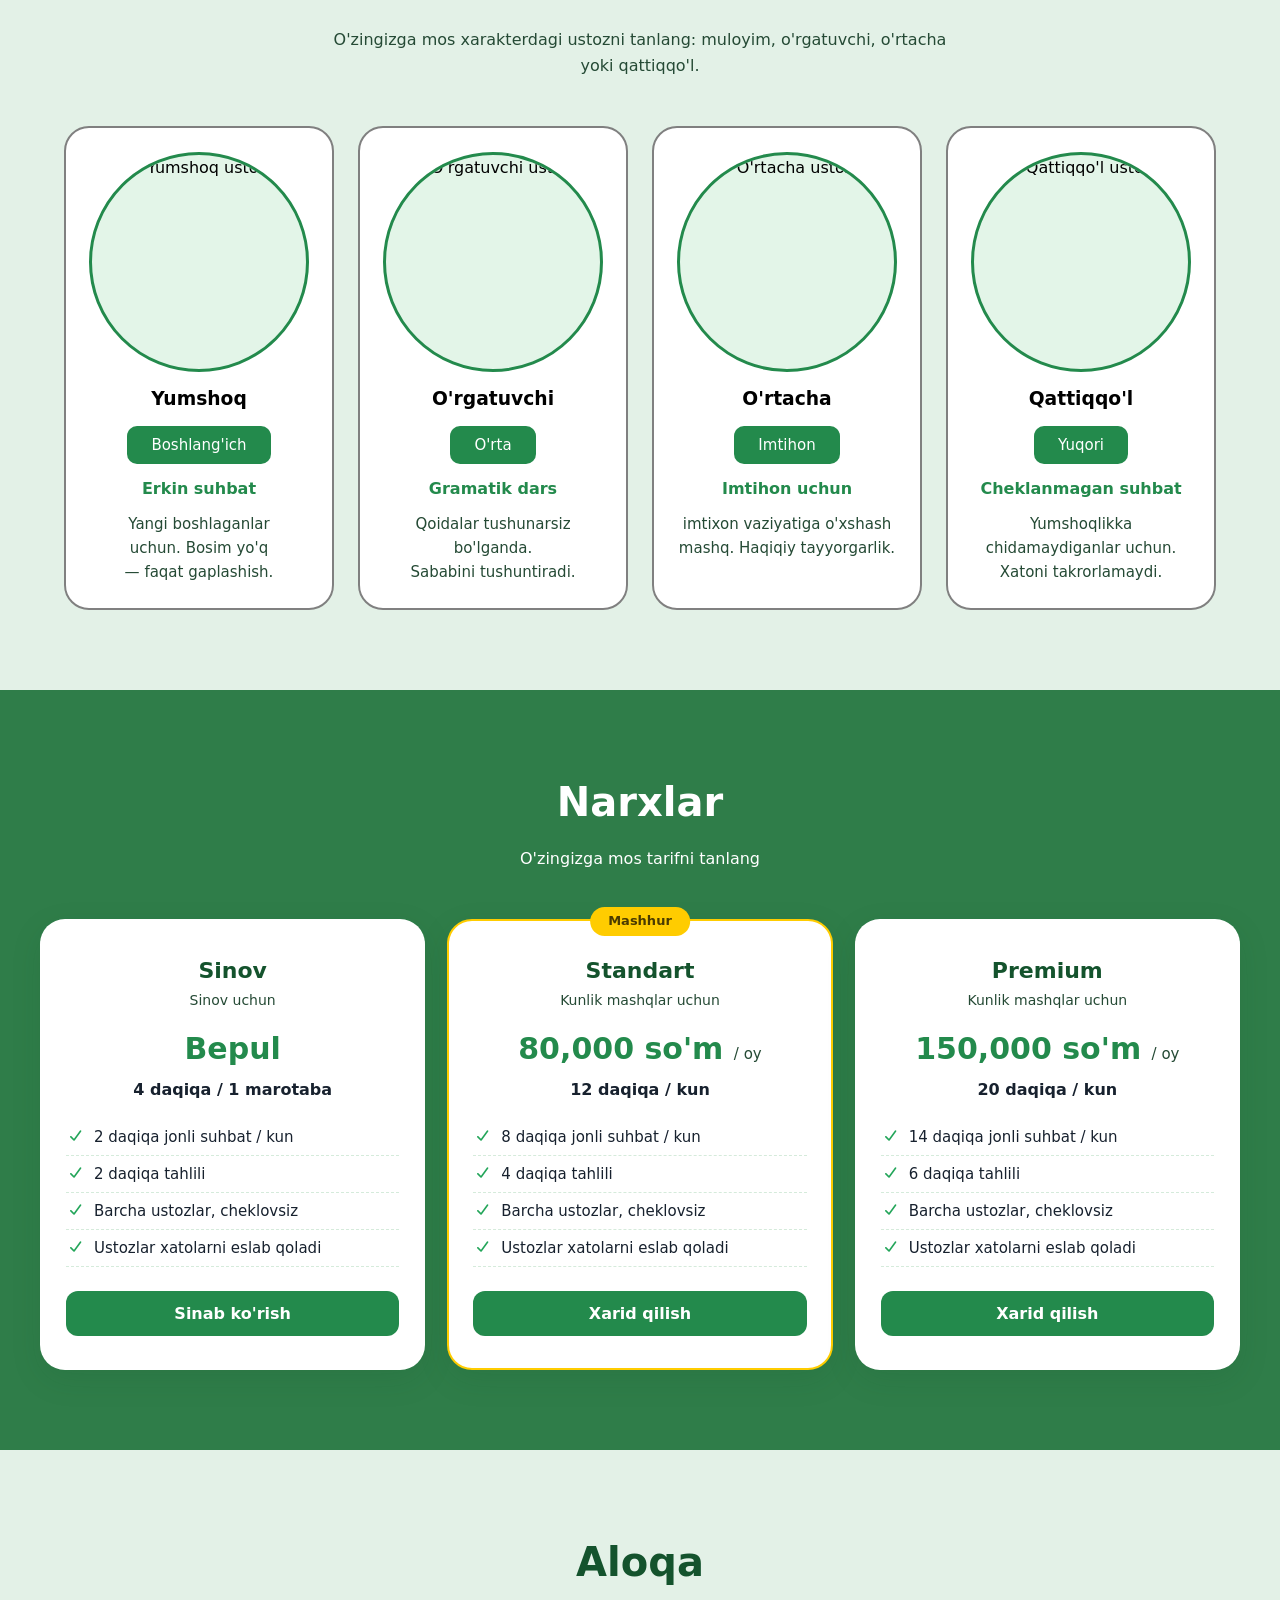
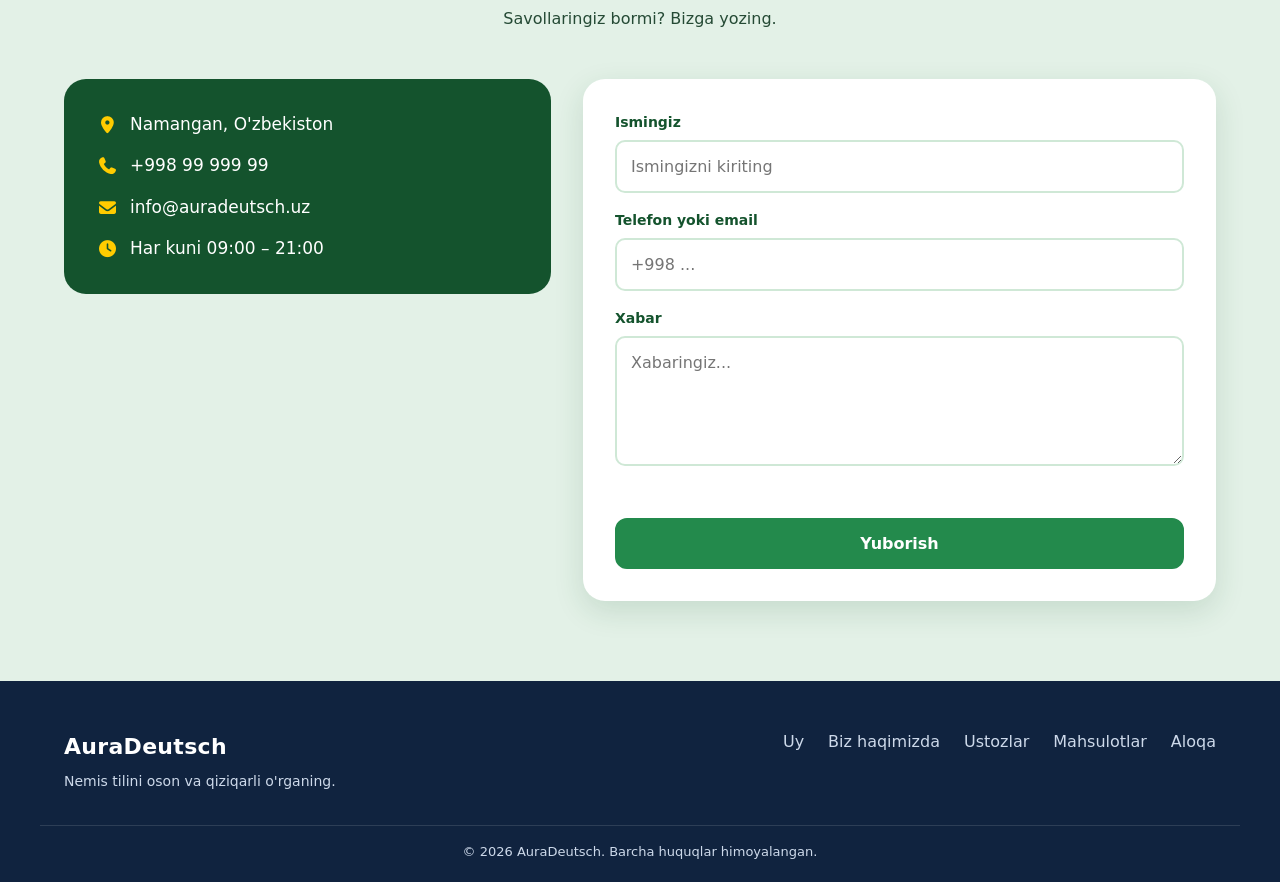
==== commit 4ed16e6a: "new" ====
--- a/index.html
+++ b/index.html
@@ -3,9 +3,10 @@
 <head>
     <meta charset="UTF-8">
     <meta name="viewport" content="width=device-width, initial-scale=1.0, viewport-fit=cover">
-    <meta name="theme-color" content="#6dc380">
+    <meta name="theme-color" content="#e3f1e7">
     <meta name="description" content="AuraDeutsch - nemis tilida gapirishni o'rganing">
     <title>AuraDeutsch | Nemis tilini o'rganamiz</title>
+    <link rel="stylesheet" href="./vendor/fontawesome/css/all.min.css">
     <link rel="stylesheet" href="./css/style.css">
 </head>
 <body>
@@ -40,7 +41,7 @@
         <!-- HOME -->
         <section class="hero section" id="home">
             <div class="hero-left">
-                <span class="badge">🇩🇪 Deutsch lernen</span>
+                <span class="badge"><i class="fa-solid fa-language" aria-hidden="true"></i> Deutsch lernen</span>
                 <h1 class="hero-title">Nemis tilida <br><span>gapirishni</span> o'rganamiz</h1>
                 <p class="hero-subtitle">
                     Har kuni birozgina vaqtingizni o'qishga ajrating. Bir kun kelib uning natijasini albatta ko'rasiz.
@@ -56,8 +57,50 @@
                 </ul>
             </div>
             <div class="hero-right">
-                <img class="phone" src="https://png.pngtree.com/png-clipart/20230206/ourmid/pngtree-cell-phone-mockup-png-image_6584030.png" alt="Telefon">
-                <img class="teacher" src="https://static.vecteezy.com/system/resources/previews/039/324/545/non_2x/ai-generated-3d-cute-cartoon-male-teacher-character-png.png" alt="Ustoz">
+                <div class="device-wrap">
+                <div class="device" role="img" aria-label="AuraDeutsch ilovasi: nemis tilida ustoz bilan jonli suhbat">
+                    <span class="side s1"></span><span class="side s2"></span><span class="side s3"></span>
+                    <div class="screen">
+                        <span class="island"></span>
+                        <div class="statusbar">
+                            <span>9:41</span>
+                            <span class="status-icons">
+                                <i class="fa-solid fa-signal"></i>
+                                <i class="fa-solid fa-wifi"></i>
+                                <i class="fa-solid fa-battery-full"></i>
+                            </span>
+                        </div>
+                        <div class="app-head">
+                            <img class="ava" src="https://rematchcis.ru/uploads/teams/1777391073_e0aef7fd6d02.png" alt="">
+                            <span class="who">
+                                <strong>AuraDeutsch</strong>
+                                <span><b class="online"></b>Yumshoq ustoz · onlayn</span>
+                            </span>
+                            <i class="fa-solid fa-ellipsis-vertical more"></i>
+                        </div>
+                        <div class="timer"><i class="fa-solid fa-clock"></i> 08:00 / 12:00 daqiqa</div>
+                        <div class="chat">
+                            <div class="msg them">Guten Tag! Ich bin Anna, deine Deutschlehrerin.<small>Salom! Men Annaman, nemis tili ustozing.</small></div>
+                            <div class="msg them">Hallo! Schön, dich zu sehen.<small>Salom! Seni ko'rganimdan xursandman.</small></div>
+                            <div class="msg me">Hallo Anna! Danke.</div>
+                            <div class="msg them">Was hast du gestern gemacht?<small>Kecha nima qilding?</small></div>
+                            <div class="msg me">Ich <span class="err">habe</span> gestern <span class="err">Kino</span> gegangen.</div>
+                            <div class="tip">
+                                <i class="fa-solid fa-lightbulb"></i>
+                                <span><b>Tuzatish:</b> Ich <u>bin</u> gestern <u>ins Kino</u> gegangen.<small>«gehen» fe'li «sein» bilan keladi.</small></span>
+                            </div>
+                            <div class="msg them">Super! Welchen Film hast du gesehen?<small>Zo'r! Qaysi filmni ko'rding?</small></div>
+                            <div class="msg me voice"><i class="fa-solid fa-play"></i><span class="wave"><i></i><i></i><i></i><i></i><i></i><i></i><i></i><i></i><i></i><i></i><i></i></span>0:06</div>
+                        </div>
+                        <div class="controls">
+                            <span class="wave live"><i></i><i></i><i></i><i></i><i></i><i></i><i></i><i></i><i></i></span>
+                            <span class="mic"><i class="fa-solid fa-microphone"></i></span>
+                            <span class="hint">Gapirish uchun bosing</span>
+                            <span class="home-bar"></span>
+                        </div>
+                    </div>
+                </div>
+                </div>
             </div>
         </section>
 
@@ -69,17 +112,17 @@
             </p>
             <div class="features">
                 <article class="feature">
-                    <div class="feature-icon">💬</div>
+                    <div class="feature-icon"><i class="fa-regular fa-message"></i></div>
                     <h3>Jonli suhbat</h3>
                     <p>Ustoz bilan har kuni gaplashing va so'zlashuv ko'nikmangizni oshiring.</p>
                 </article>
                 <article class="feature">
-                    <div class="feature-icon">🧠</div>
+                    <div class="feature-icon"><i class="fa-solid fa-brain" aria-hidden="true"></i></div>
                     <h3>Xatolar tahlili</h3>
                     <p>Suhbatdan keyin xatolaringiz tahlil qilinadi va ustozlar ularni eslab qoladi.</p>
                 </article>
                 <article class="feature">
-                    <div class="feature-icon">📱</div>
+                    <div class="feature-icon"><i class="fa-solid fa-mobile-screen-button" aria-hidden="true"></i></div>
                     <h3>Istalgan qurilmada</h3>
                     <p>Telefon, planshet yoki kompyuterda — qayerda bo'lsangiz ham o'rganing.</p>
                 </article>
@@ -150,7 +193,7 @@
                         <li>Barcha ustozlar, cheklovsiz</li>
                         <li>Ustozlar xatolarni eslab qoladi</li>
                     </ul>
-                    <button class="card-btn" data-plan="Sinov" data-price="Bepul">Sinab ko'rish</button>
+                    <button class="card-btn" data-plan="Sinov" data-amount="0" data-price="Bepul">Sinab ko'rish</button>
                 </div>
 
                 <div class="card popular">
@@ -165,7 +208,7 @@
                         <li>Barcha ustozlar, cheklovsiz</li>
                         <li>Ustozlar xatolarni eslab qoladi</li>
                     </ul>
-                    <button class="card-btn" data-plan="Standart" data-price="80,000 so'm / oy">Xarid qilish</button>
+                    <button class="card-btn" data-plan="Standart" data-amount="80000" data-price="80,000 so'm / oy">Xarid qilish</button>
                 </div>
 
                 <div class="card">
@@ -179,7 +222,7 @@
                         <li>Barcha ustozlar, cheklovsiz</li>
                         <li>Ustozlar xatolarni eslab qoladi</li>
                     </ul>
-                    <button class="card-btn" data-plan="Premium" data-price="150,000 so'm / oy">Xarid qilish</button>
+                    <button class="card-btn" data-plan="Premium" data-amount="150000" data-price="150,000 so'm / oy">Xarid qilish</button>
                 </div>
             </div>
         </section>
@@ -191,10 +234,10 @@
 
             <div class="contact-wrap">
                 <ul class="contact-info">
-                    <li>📍 Namangan, O'zbekiston</li>
-                    <li>📞 +998 99 999 99</li>
-                    <li>✉️ info@auradeutsch.uz</li>
-                    <li>🕘 Har kuni 09:00 – 21:00</li>
+                    <li><i class="fa-solid fa-location-dot" aria-hidden="true"></i><span>Namangan, O'zbekiston</span></li>
+                    <li><i class="fa-solid fa-phone" aria-hidden="true"></i><span>+998 99 999 99</span></li>
+                    <li><i class="fa-solid fa-envelope" aria-hidden="true"></i><span>info@auradeutsch.uz</span></li>
+                    <li><i class="fa-solid fa-clock" aria-hidden="true"></i><span>Har kuni 09:00 – 21:00</span></li>
                 </ul>
 
                 <form class="contact-form" id="contactForm" novalidate>
@@ -235,10 +278,92 @@
         <p class="copyright">© <span id="year"></span> AuraDeutsch. Barcha huquqlar himoyalangan.</p>
     </footer>
 
+    <!-- CHECKOUT -->
+    <div class="modal" id="checkout" aria-hidden="true">
+        <div class="modal-box checkout-box" role="dialog" aria-modal="true" aria-labelledby="coTitle">
+            <div class="co-head">
+                <div>
+                    <h3 class="co-title" id="coTitle">Buyurtmani rasmiylashtirish</h3>
+                    <p class="co-sub">Tarif: <strong id="coPlan">Standart</strong></p>
+                </div>
+                <button type="button" class="co-close" id="coClose" aria-label="Oynani yopish"><i class="fa-solid fa-xmark" aria-hidden="true"></i></button>
+            </div>
+
+            <form class="co-form" id="checkoutForm" novalidate>
+                <div class="co-summary"><span>Jami</span><strong id="coAmount">80,000 so'm / oy</strong></div>
+
+                <div class="co-field">
+                    <label for="coName">Ism va familiya</label>
+                    <input class="co-input" id="coName" name="name" type="text" autocomplete="name" placeholder="Masalan: Ali Valiyev">
+                    <p class="field-error" id="err-name"></p>
+                </div>
+
+                <div class="co-field">
+                    <label for="coPhone">Telefon raqam</label>
+                    <div class="co-group">
+                        <span class="co-prefix">+998</span>
+                        <input class="co-input" id="coPhone" name="phone" type="tel" inputmode="numeric" autocomplete="tel-national" placeholder="90 123 45 67">
+                    </div>
+                    <p class="field-error" id="err-phone"></p>
+                </div>
+
+                <div class="co-field">
+                    <label for="coEmail">Email</label>
+                    <input class="co-input" id="coEmail" name="email" type="email" autocomplete="email" placeholder="ism@gmail.com">
+                    <p class="field-error" id="err-email"></p>
+                </div>
+
+                <fieldset class="co-card" id="coCardFields">
+                    <legend><i class="fa-solid fa-credit-card" aria-hidden="true"></i> Karta ma'lumotlari</legend>
+
+                    <div class="co-field">
+                        <label for="coCard">Karta raqami</label>
+                        <div class="co-group">
+                            <input class="co-input" id="coCard" name="cardnumber" type="text" inputmode="numeric" autocomplete="cc-number" placeholder="0000 0000 0000 0000" maxlength="19">
+                            <span class="co-brand" id="coBrand" aria-live="polite"></span>
+                        </div>
+                        <p class="field-error" id="err-card"></p>
+                    </div>
+
+                    <div class="co-row">
+                        <div class="co-field">
+                            <label for="coExp">Amal qilish muddati</label>
+                            <input class="co-input" id="coExp" name="exp" type="text" inputmode="numeric" autocomplete="cc-exp" placeholder="OO/YY" maxlength="5">
+                            <p class="field-error" id="err-exp"></p>
+                        </div>
+                        <div class="co-field">
+                            <label for="coCvv">CVV / CVC</label>
+                            <input class="co-input" id="coCvv" name="cvc" type="password" inputmode="numeric" autocomplete="cc-csc" placeholder="123" maxlength="3">
+                            <p class="field-error" id="err-cvv"></p>
+                        </div>
+                    </div>
+                    <p class="co-note">CVV faqat Visa va Mastercard uchun kerak. Uzcard va Humo uchun shart emas.</p>
+                </fieldset>
+
+                <label class="co-terms">
+                    <input type="checkbox" id="coTerms">
+                    <span>Foydalanish shartlari va maxfiylik siyosatiga roziman</span>
+                </label>
+                <p class="field-error" id="err-terms"></p>
+
+                <div class="co-demo" id="coDemo">
+                    <i class="fa-solid fa-circle-info" aria-hidden="true"></i>
+                    <div>
+                        <strong>Demo rejim.</strong> Ma'lumotlar hech qayerga yuborilmaydi va pul yechilmaydi. Haqiqiy karta raqamini kiritmang.
+                        <button type="button" class="co-fill" id="coFill">Test ma'lumotlarini to'ldirish</button>
+                    </div>
+                </div>
+
+                <p class="field-error" id="coFormError" role="alert"></p>
+                <button type="submit" class="btn co-submit" id="coSubmit">To'lash</button>
+            </form>
+        </div>
+    </div>
+
     <!-- MODAL -->
     <div class="modal" id="modal" aria-hidden="true">
         <div class="modal-box" role="dialog" aria-modal="true">
-            <div class="modal-icon">✅</div>
+            <div class="modal-icon"><i class="fa-solid fa-circle-check" aria-hidden="true"></i></div>
             <h3 id="modalTitle">Sotib oldingiz!</h3>
             <p id="modalText"></p>
             <button class="btn" id="modalClose">Yopish</button>
--- a/css/style.css
+++ b/css/style.css
@@ -7,13 +7,13 @@
     --blue-dark: #238a4c;
     --blue-deep: #14532d;
     --green-mid: #2f7d49;
-    --bg: #6dc380;
+    --bg: #e3f1e7;
     --text: #17212e;
     --muted: #254a35;
     --white: #ffffff;
     --gold: #ffcc00;
     --radius: 22px;
-    --shadow: 0 10px 30px rgba(20, 83, 45, 0.22);
+    --shadow: 0 10px 30px rgba(20, 83, 45, 0.14);
     --header-h: 72px;
 
     /* Yon bo'shliq (notch / safe-area hisobga olingan) */
@@ -111,7 +111,7 @@
 
 .btn-outline {
     background: var(--white);
-    border-color: var(--white);
+    border-color: var(--blue-dark);
     color: var(--blue-deep);
 }
 
@@ -213,9 +213,17 @@
     transition: transform 0.3s, opacity 0.3s;
 }
 
-.burger.open span:nth-child(1) { transform: translateY(8px) rotate(45deg); }
-.burger.open span:nth-child(2) { opacity: 0; }
-.burger.open span:nth-child(3) { transform: translateY(-8px) rotate(-45deg); }
+.burger.open span:nth-child(1) {
+    transform: translateY(8px) rotate(45deg);
+}
+
+.burger.open span:nth-child(2) {
+    opacity: 0;
+}
+
+.burger.open span:nth-child(3) {
+    transform: translateY(-8px) rotate(-45deg);
+}
 
 /* ---------- Hero ---------- */
 .hero {
@@ -230,6 +238,10 @@
 .hero-left {
     flex: 1 1 50%;
     min-width: 0;
+}
+
+.badge i {
+    margin-right: 6px;
 }
 
 .badge {
@@ -300,22 +312,16 @@
     min-height: 460px;
 }
 
-.phone {
-    width: min(320px, 70%);
-    filter: drop-shadow(0 20px 30px rgba(0, 0, 0, 0.2));
-}
-
-.teacher {
-    position: absolute;
-    width: min(240px, 50%);
-    right: 0;
-    bottom: 0;
-    animation: float 4s ease-in-out infinite;
-}
-
 @keyframes float {
-    0%, 100% { transform: translateY(0); }
-    50%      { transform: translateY(-14px); }
+
+    0%,
+    100% {
+        transform: translateY(0);
+    }
+
+    50% {
+        transform: translateY(-14px);
+    }
 }
 
 /* ---------- About ---------- */
@@ -343,8 +349,16 @@
 }
 
 .feature-icon {
-    font-size: 40px;
-    margin-bottom: 12px;
+    width: 72px;
+    height: 72px;
+    margin: 0 auto 14px;
+    display: flex;
+    align-items: center;
+    justify-content: center;
+    border-radius: 50%;
+    background: #e3f5e8;
+    color: var(--blue-dark);
+    font-size: 30px;
 }
 
 .feature h3 {
@@ -523,11 +537,14 @@
 }
 
 .card-list li::before {
-    content: "✓";
+    content: "\f00c";
+    font-family: "Font Awesome 7 Free";
+    font-weight: 900;
     position: absolute;
     left: 4px;
+    top: 7px;
+    font-size: 13px;
     color: #22a559;
-    font-weight: 700;
 }
 
 .card-btn {
@@ -567,6 +584,19 @@
     overflow-wrap: anywhere;
 }
 
+.contact-info li {
+    display: flex;
+    align-items: flex-start;
+    gap: 12px;
+}
+
+.contact-info i {
+    flex: 0 0 22px;
+    margin-top: 5px;
+    text-align: center;
+    color: var(--gold);
+}
+
 .contact-form {
     display: flex;
     flex-direction: column;
@@ -593,7 +623,8 @@
     border: 2px solid #cfe8d6;
     border-radius: 10px;
     font: inherit;
-    font-size: 16px; /* iOS'da input bosilganda zoom bo'lmasligi uchun */
+    font-size: 16px;
+    /* iOS'da input bosilganda zoom bo'lmasligi uchun */
     font-weight: 400;
     color: var(--text);
     resize: vertical;
@@ -699,6 +730,8 @@
 
 .modal-icon {
     font-size: 56px;
+    line-height: 1.1;
+    color: #22a559;
 }
 
 .modal-box h3 {
@@ -720,33 +753,76 @@
 
 /* ---- Katta monitorlar (2K / 4K) ---- */
 @media (min-width: 1641px) {
-    .hero-title { font-size: 60px; }
+    .hero-title {
+        font-size: 60px;
+    }
 }
 
 /* ---- Noutbuk (13–15") ---- */
 @media (max-width: 1280px) {
-    .hero-right { min-height: 420px; }
-    .cards { gap: 22px; }
+    .hero-right {
+        min-height: 420px;
+    }
+
+    .cards {
+        gap: 22px;
+    }
 }
 
 /* ---- Kichik noutbuk / iPad Pro 11" landshaft / iPad landshaft (≈1024–1194) ---- */
 @media (max-width: 1194px) {
-    :root { --py: 68px; }
-    .header-inner { gap: 14px; }
-    .nav-links { gap: 2px; }
-    .item-link { padding: 8px 11px; font-size: 15px; }
-    .brand-name { font-size: 20px; }
-    .btn-small { padding: 9px 16px; }
-    .card { padding: 28px 18px; }
-    .narxi { font-size: 26px; }
-    .hero-inner, .hero { gap: 28px; }
-    .teach { grid-template-columns: repeat(2, minmax(0, 1fr)); }
-    .image { width: min(240px, 100%); }
+    :root {
+        --py: 68px;
+    }
+
+    .header-inner {
+        gap: 14px;
+    }
+
+    .nav-links {
+        gap: 2px;
+    }
+
+    .item-link {
+        padding: 8px 11px;
+        font-size: 15px;
+    }
+
+    .brand-name {
+        font-size: 20px;
+    }
+
+    .btn-small {
+        padding: 9px 16px;
+    }
+
+    .card {
+        padding: 28px 18px;
+    }
+
+    .narxi {
+        font-size: 26px;
+    }
+
+    .hero-inner,
+    .hero {
+        gap: 28px;
+    }
+
+    .teach {
+        grid-template-columns: repeat(2, minmax(0, 1fr));
+    }
+
+    .image {
+        width: min(240px, 100%);
+    }
 }
 
 /* ---- Planshet portret: iPad mini 744 / iPad 768, 810, 820, 834 / Galaxy Tab 800 ---- */
 @media (max-width: 992px) {
-    :root { --py: 60px; }
+    :root {
+        --py: 60px;
+    }
 
     .hero {
         flex-direction: column;
@@ -755,14 +831,30 @@
         padding-top: 48px;
         gap: 24px;
     }
-    .hero-subtitle { margin-left: auto; margin-right: auto; }
+
+    .hero-subtitle {
+        margin-left: auto;
+        margin-right: auto;
+    }
+
     .hero-actions,
-    .stats { justify-content: center; }
-    .hero-right { width: 100%; min-height: 380px; }
-
-    .contact-wrap { grid-template-columns: 1fr; }
-
-    .cards { grid-template-columns: repeat(2, minmax(0, 1fr)); }
+    .stats {
+        justify-content: center;
+    }
+
+    .hero-right {
+        width: 100%;
+        min-height: 380px;
+    }
+
+    .contact-wrap {
+        grid-template-columns: 1fr;
+    }
+
+    .cards {
+        grid-template-columns: repeat(2, minmax(0, 1fr));
+    }
+
     .cards .card:last-child {
         grid-column: 1 / -1;
         width: 100%;
@@ -773,8 +865,13 @@
 
 /* ---- Menyu burger'ga o'tadi (planshet portret + barcha telefonlar) ---- */
 @media (max-width: 900px) {
-    .burger { display: flex; }
-    .header .btn-small { display: none; }
+    .burger {
+        display: flex;
+    }
+
+    .header .btn-small {
+        display: none;
+    }
 
     .nav {
         position: absolute;
@@ -787,14 +884,21 @@
         overflow: hidden;
         transition: max-height 0.3s ease;
     }
-    .nav.open { max-height: 420px; }
+
+    .nav.open {
+        max-height: 420px;
+    }
 
     .nav-links {
         flex-direction: column;
         gap: 4px;
         padding: 12px var(--gr) 20px var(--gl);
     }
-    .item-link { padding: 13px 14px; font-size: 16px; }
+
+    .item-link {
+        padding: 13px 14px;
+        font-size: 16px;
+    }
 }
 
 /* ---- Katta telefonlar va kichik planshetlar (≤768) ---- */
@@ -804,98 +908,260 @@
         --py: 52px;
         --header-h: 64px;
     }
-    .logo { width: 36px; height: 36px; }
-    .section-text { margin-bottom: 32px; }
-    .hero-right { min-height: 340px; }
-    .footer-inner { flex-direction: column; align-items: center; text-align: center; }
-    .footer-links { justify-content: center; }
+
+    .logo {
+        width: 36px;
+        height: 36px;
+    }
+
+    .section-text {
+        margin-bottom: 32px;
+    }
+
+    .hero-right {
+        min-height: 340px;
+    }
+
+    .footer-inner {
+        flex-direction: column;
+        align-items: center;
+        text-align: center;
+    }
+
+    .footer-links {
+        justify-content: center;
+    }
 }
 
 /* ---- Telefon (≤600): Galaxy S / Pixel / iPhone Plus / Pro Max ---- */
 @media (max-width: 600px) {
-    .teach { grid-template-columns: 1fr; gap: 18px; }
-    .cart { width: 100%; max-width: 440px; margin: 0 auto; }
-
-    .cards { grid-template-columns: 1fr; gap: 24px; }
-    .cards .card:last-child { grid-column: auto; max-width: none; }
-    .features { grid-template-columns: 1fr; }
-
-    .hero { padding-top: 36px; }
-    .hero-actions { flex-direction: column; align-items: stretch; }
-    .hero-subtitle { font-size: 16px; }
-    .hero-right { min-height: 300px; }
-    .stats { gap: 22px; justify-content: space-around; }
-    .stats strong { font-size: 24px; }
+    .teach {
+        grid-template-columns: 1fr;
+        gap: 18px;
+    }
+
+    .cart {
+        width: 100%;
+        max-width: 440px;
+        margin: 0 auto;
+    }
+
+    .cards {
+        grid-template-columns: 1fr;
+        gap: 24px;
+    }
+
+    .cards .card:last-child {
+        grid-column: auto;
+        max-width: none;
+    }
+
+    .features {
+        grid-template-columns: 1fr;
+    }
+
+    .hero {
+        padding-top: 36px;
+    }
+
+    .hero-actions {
+        flex-direction: column;
+        align-items: stretch;
+    }
+
+    .hero-subtitle {
+        font-size: 16px;
+    }
+
+    .hero-right {
+        min-height: 300px;
+    }
+
+    .stats {
+        gap: 22px;
+        justify-content: space-around;
+    }
+
+    .stats strong {
+        font-size: 24px;
+    }
 
     .contact-info,
-    .contact-form { padding: 22px; }
-    .contact-info { font-size: 16px; }
+    .contact-form {
+        padding: 22px;
+    }
+
+    .contact-info {
+        font-size: 16px;
+    }
 
     /* barmoq bilan bosish uchun qulay o'lcham */
-    .btn, .card-btn, .text-btn { min-height: 46px; }
+    .btn,
+    .card-btn,
+    .text-btn {
+        min-height: 46px;
+    }
 }
 
 /* ---- Oddiy telefonlar (≤430): iPhone 12–16, Pixel, Galaxy A/S ---- */
 @media (max-width: 430px) {
-    :root { --pad: 16px; --py: 46px; }
-    .brand-name { font-size: 19px; }
-    .hero-title { font-size: 30px; }
-    .hero-right { min-height: 280px; }
-    .card { padding: 26px 16px; }
-    .narxi { font-size: 26px; }
-    .modal-box { padding: 30px 20px; }
+    :root {
+        --pad: 16px;
+        --py: 46px;
+    }
+
+    .brand-name {
+        font-size: 19px;
+    }
+
+    .hero-title {
+        font-size: 30px;
+    }
+
+    .hero-right {
+        min-height: 280px;
+    }
+
+    .card {
+        padding: 26px 16px;
+    }
+
+    .narxi {
+        font-size: 26px;
+    }
+
+    .modal-box {
+        padding: 30px 20px;
+    }
 }
 
 /* ---- Kichik telefonlar (≤375): iPhone SE / mini, Galaxy S ---- */
 @media (max-width: 375px) {
-    :root { --pad: 14px; }
-    .brand-name { font-size: 18px; }
-    .logo { width: 32px; height: 32px; }
-    .hero-title { font-size: 27px; }
-    .hero-right { min-height: 250px; }
-    .phone { width: 62%; }
-    .teacher { width: 40%; }
-    .narxi { font-size: 24px; }
-    .stats { gap: 12px; }
-    .stats strong { font-size: 21px; }
-    .stats span { font-size: 13px; }
-    .btn { padding: 12px 22px; font-size: 15px; }
+    :root {
+        --pad: 14px;
+    }
+
+    .brand-name {
+        font-size: 18px;
+    }
+
+    .logo {
+        width: 32px;
+        height: 32px;
+    }
+
+    .hero-title {
+        font-size: 27px;
+    }
+
+    .hero-right {
+        min-height: 250px;
+    }
+
+    .device-wrap {
+        width: 62%;
+    }
+
+    .narxi {
+        font-size: 24px;
+    }
+
+    .stats {
+        gap: 12px;
+    }
+
+    .stats strong {
+        font-size: 21px;
+    }
+
+    .stats span {
+        font-size: 13px;
+    }
+
+    .btn {
+        padding: 12px 22px;
+        font-size: 15px;
+    }
 }
 
 /* ---- Juda tor ekranlar (Galaxy Fold 280–344, eski telefonlar 320) ---- */
 @media (max-width: 340px) {
-    :root { --pad: 12px; }
-    .brand-name { font-size: 16px; }
-    .logo { width: 28px; height: 28px; }
-    .hero-title { font-size: 24px; }
-    .section-title { font-size: 24px; }
-    .stats { flex-wrap: wrap; justify-content: center; }
-    .card-list li { font-size: 14px; }
+    :root {
+        --pad: 12px;
+    }
+
+    .brand-name {
+        font-size: 16px;
+    }
+
+    .logo {
+        width: 28px;
+        height: 28px;
+    }
+
+    .hero-title {
+        font-size: 24px;
+    }
+
+    .section-title {
+        font-size: 24px;
+    }
+
+    .stats {
+        flex-wrap: wrap;
+        justify-content: center;
+    }
+
+    .card-list li {
+        font-size: 14px;
+    }
+
     .contact-info,
-    .contact-form { padding: 16px; }
+    .contact-form {
+        padding: 16px;
+    }
 }
 
 /* ---- Telefon landshaft (balandlik kam) ---- */
 @media (max-height: 480px) and (orientation: landscape) {
-    .hero { min-height: auto; padding-top: 24px; padding-bottom: 24px; }
-    .nav.open { max-height: 70vh; overflow-y: auto; }
-    .modal { align-items: flex-start; overflow-y: auto; }
+    .hero {
+        min-height: auto;
+        padding-top: 24px;
+        padding-bottom: 24px;
+    }
+
+    .nav.open {
+        max-height: 70vh;
+        overflow-y: auto;
+    }
+
+    .modal {
+        align-items: flex-start;
+        overflow-y: auto;
+    }
 }
 
 /* ---- Sensorli ekranlarda hover animatsiyasi yo'q ---- */
 @media (hover: none) {
+
     .card:hover,
     .cart:hover,
     .feature:hover,
     .btn:hover,
-    .card-btn:hover { transform: none; }
+    .card-btn:hover {
+        transform: none;
+    }
 }
 
 /* ---- Animatsiyani kamaytirishni so'ragan foydalanuvchilar ---- */
 @media (prefers-reduced-motion: reduce) {
-    html { scroll-behavior: auto; }
-    .teacher { animation: none; }
-    * { transition-duration: 0.01ms !important; }
+    html {
+        scroll-behavior: auto;
+    }
+
+    * {
+        transition-duration: 0.01ms !important;
+    }
 }
 
 
@@ -912,55 +1178,182 @@
 /* 1) 280–319 px ------------------------------------------------------------
    Galaxy Fold (1–3) tashqi ekrani (280), eng tor ekranlar */
 @media (min-width: 280px) and (max-width: 319.98px) {
-    :root { --pad: 10px; --py: 38px; --header-h: 56px; }
-    .brand-name { font-size: 15px; }
-    .logo { width: 26px; height: 26px; }
-    .burger { width: 40px; height: 40px; }
-    .badge { font-size: 12px; padding: 4px 12px; }
-    .hero-title { font-size: 22px; }
-    .hero-subtitle { font-size: 14px; }
-    .hero-right { min-height: 210px; }
-    .section-title { font-size: 22px; }
-    .section-text { font-size: 14px; }
-    .btn, .card-btn { font-size: 14px; }
-    .stats strong { font-size: 18px; }
-    .stats span { font-size: 12px; }
-    .image { width: 140px; }
-    .narxi { font-size: 21px; }
-    .card { padding: 22px 12px; }
-    .card-list li { font-size: 13px; padding-left: 24px; }
-    .contact-info { font-size: 14px; }
-    .footer-links { gap: 8px 14px; font-size: 14px; }
+    :root {
+        --pad: 10px;
+        --py: 38px;
+        --header-h: 56px;
+    }
+
+    .brand-name {
+        font-size: 15px;
+    }
+
+    .logo {
+        width: 26px;
+        height: 26px;
+    }
+
+    .burger {
+        width: 40px;
+        height: 40px;
+    }
+
+    .badge {
+        font-size: 12px;
+        padding: 4px 12px;
+    }
+
+    .hero-title {
+        font-size: 22px;
+    }
+
+    .hero-subtitle {
+        font-size: 14px;
+    }
+
+    .hero-right {
+        min-height: 210px;
+    }
+
+    .section-title {
+        font-size: 22px;
+    }
+
+    .section-text {
+        font-size: 14px;
+    }
+
+    .btn,
+    .card-btn {
+        font-size: 14px;
+    }
+
+    .stats strong {
+        font-size: 18px;
+    }
+
+    .stats span {
+        font-size: 12px;
+    }
+
+    .image {
+        width: 140px;
+    }
+
+    .narxi {
+        font-size: 21px;
+    }
+
+    .card {
+        padding: 22px 12px;
+    }
+
+    .card-list li {
+        font-size: 13px;
+        padding-left: 24px;
+    }
+
+    .contact-info {
+        font-size: 14px;
+    }
+
+    .footer-links {
+        gap: 8px 14px;
+        font-size: 14px;
+    }
 }
 
 /* 2) 320–343 px ------------------------------------------------------------
    iPhone SE (1-avlod) / 5s, eski kichik Samsung, Redmi 4–5 */
 @media (min-width: 320px) and (max-width: 343.98px) {
-    :root { --pad: 12px; --py: 42px; --header-h: 58px; }
-    .brand-name { font-size: 16px; }
-    .logo { width: 28px; height: 28px; }
-    .hero-title { font-size: 25px; }
-    .hero-subtitle { font-size: 15px; }
-    .hero-right { min-height: 230px; }
-    .section-title { font-size: 24px; }
-    .stats strong { font-size: 20px; }
-    .image { width: 160px; }
-    .narxi { font-size: 23px; }
-    .card { padding: 24px 14px; }
-    .card-list li { font-size: 14px; }
-    .footer-links { gap: 8px 16px; }
+    :root {
+        --pad: 12px;
+        --py: 42px;
+        --header-h: 58px;
+    }
+
+    .brand-name {
+        font-size: 16px;
+    }
+
+    .logo {
+        width: 28px;
+        height: 28px;
+    }
+
+    .hero-title {
+        font-size: 25px;
+    }
+
+    .hero-subtitle {
+        font-size: 15px;
+    }
+
+    .hero-right {
+        min-height: 230px;
+    }
+
+    .section-title {
+        font-size: 24px;
+    }
+
+    .stats strong {
+        font-size: 20px;
+    }
+
+    .image {
+        width: 160px;
+    }
+
+    .narxi {
+        font-size: 23px;
+    }
+
+    .card {
+        padding: 24px 14px;
+    }
+
+    .card-list li {
+        font-size: 14px;
+    }
+
+    .footer-links {
+        gap: 8px 16px;
+    }
 }
 
 /* 3) 344–359 px ------------------------------------------------------------
    Galaxy Z Fold 4 / 5 / 6 / 7 tashqi (yopiq) ekrani, ba'zi Redmi/Honor */
 @media (min-width: 344px) and (max-width: 359.98px) {
-    :root { --pad: 14px; --py: 44px; --header-h: 60px; }
-    .brand-name { font-size: 17px; }
-    .hero-title { font-size: 26px; }
-    .hero-right { min-height: 240px; }
-    .image { width: 170px; }
-    .narxi { font-size: 24px; }
-    .card { padding: 24px 14px; }
+    :root {
+        --pad: 14px;
+        --py: 44px;
+        --header-h: 60px;
+    }
+
+    .brand-name {
+        font-size: 17px;
+    }
+
+    .hero-title {
+        font-size: 26px;
+    }
+
+    .hero-right {
+        min-height: 240px;
+    }
+
+    .image {
+        width: 170px;
+    }
+
+    .narxi {
+        font-size: 24px;
+    }
+
+    .card {
+        padding: 24px 14px;
+    }
 }
 
 /* 4) 360–374 px ------------------------------------------------------------
@@ -968,11 +1361,27 @@
    M05–M15 (eski), Galaxy Z Flip 3–7, Redmi 9–14C, Redmi Note 11–12,
    Honor X5–X7 */
 @media (min-width: 360px) and (max-width: 374.98px) {
-    :root { --pad: 16px; --py: 46px; --header-h: 60px; }
-    .hero-title { font-size: 27px; }
-    .hero-right { min-height: 250px; }
-    .image { width: 180px; }
-    .card { padding: 26px 16px; }
+    :root {
+        --pad: 16px;
+        --py: 46px;
+        --header-h: 60px;
+    }
+
+    .hero-title {
+        font-size: 27px;
+    }
+
+    .hero-right {
+        min-height: 250px;
+    }
+
+    .image {
+        width: 180px;
+    }
+
+    .card {
+        padding: 26px 16px;
+    }
 }
 
 /* 5) 375–389 px ------------------------------------------------------------
@@ -980,10 +1389,22 @@
    Galaxy S21+ / S22+ / S23+ / S24+ / S25 Ultra (≈384),
    Galaxy S21 Ultra / S22 Ultra / S23 Ultra / S24 Ultra (≈384) */
 @media (min-width: 375px) and (max-width: 389.98px) {
-    :root { --pad: 16px; --py: 48px; }
-    .hero-title { font-size: 29px; }
-    .hero-right { min-height: 270px; }
-    .image { width: 190px; }
+    :root {
+        --pad: 16px;
+        --py: 48px;
+    }
+
+    .hero-title {
+        font-size: 29px;
+    }
+
+    .hero-right {
+        min-height: 270px;
+    }
+
+    .image {
+        width: 190px;
+    }
 }
 
 /* 6) 390–409 px ------------------------------------------------------------
@@ -991,10 +1412,22 @@
    (390–402), Galaxy S26+ (taxminan), Pixel 7–10, Redmi Note 13 / 14 (393),
    Honor 90 / 200 / Magic 6 / Magic 7 (≈393) */
 @media (min-width: 390px) and (max-width: 409.98px) {
-    :root { --pad: 18px; --py: 50px; }
-    .hero-title { font-size: 30px; }
-    .hero-right { min-height: 290px; }
-    .image { width: 200px; }
+    :root {
+        --pad: 18px;
+        --py: 50px;
+    }
+
+    .hero-title {
+        font-size: 30px;
+    }
+
+    .hero-right {
+        min-height: 290px;
+    }
+
+    .image {
+        width: 200px;
+    }
 }
 
 /* 7) 410–429 px ------------------------------------------------------------
@@ -1002,33 +1435,80 @@
    iPhone 11 / XR / XS Max (414), iPhone Air (420),
    Redmi Note 11–12 Pro (≈412), Honor X8b–X9b / Magic V2–V3 (≈412) */
 @media (min-width: 410px) and (max-width: 429.98px) {
-    :root { --pad: 18px; --py: 52px; }
-    .hero-title { font-size: 32px; }
-    .hero-right { min-height: 300px; }
-    .image { width: 210px; }
+    :root {
+        --pad: 18px;
+        --py: 52px;
+    }
+
+    .hero-title {
+        font-size: 32px;
+    }
+
+    .hero-right {
+        min-height: 300px;
+    }
+
+    .image {
+        width: 210px;
+    }
 }
 
 /* 8) 430–479 px ------------------------------------------------------------
    iPhone 12 / 13 / 14 Plus va Pro Max (428–430), iPhone 15 / 16 Plus,
    iPhone 15 / 16 Pro Max (430), iPhone 16 / 17 Pro Max (440) */
 @media (min-width: 430px) and (max-width: 479.98px) {
-    :root { --pad: 20px; --py: 54px; }
-    .hero-title { font-size: 34px; }
-    .hero-right { min-height: 320px; }
-    .image { width: 220px; }
+    :root {
+        --pad: 20px;
+        --py: 54px;
+    }
+
+    .hero-title {
+        font-size: 34px;
+    }
+
+    .hero-right {
+        min-height: 320px;
+    }
+
+    .image {
+        width: 220px;
+    }
 }
 
 /* 9) 480–599 px ------------------------------------------------------------
    Katta telefonlar (gorizontal yoki masshtab o'zgargan), ochiq
    Flip / katlanuvchi qurilmalarning kichik rejimlari */
 @media (min-width: 480px) and (max-width: 599.98px) {
-    :root { --pad: 24px; --py: 56px; }
-    .hero-title { font-size: 38px; }
-    .hero-right { min-height: 340px; }
-    .teach { grid-template-columns: repeat(2, minmax(0, 1fr)); }
-    .cart { max-width: none; }
-    .hero-actions { flex-direction: row; justify-content: center; }
-    .hero-actions .btn { flex: 1 1 0; max-width: 220px; }
+    :root {
+        --pad: 24px;
+        --py: 56px;
+    }
+
+    .hero-title {
+        font-size: 38px;
+    }
+
+    .hero-right {
+        min-height: 340px;
+    }
+
+    .teach {
+        grid-template-columns: repeat(2, minmax(0, 1fr));
+    }
+
+    .cart {
+        max-width: none;
+    }
+
+    .hero-actions {
+        flex-direction: row;
+        justify-content: center;
+    }
+
+    .hero-actions .btn {
+        flex: 1 1 0;
+        max-width: 220px;
+    }
 }
 
 
@@ -1036,38 +1516,88 @@
    Galaxy S (S20–S26), Galaxy A / M / F, Z Flip 3–7, Redmi Note,
    Honor X / Number seriyalari */
 @media (max-aspect-ratio: 9/19) and (max-width: 480px) {
-    .hero { padding-top: 40px; }
-    .hero-right { min-height: 330px; }
-    .section-text { margin-bottom: 36px; }
+    .hero {
+        padding-top: 40px;
+    }
+
+    .hero-right {
+        min-height: 330px;
+    }
+
+    .section-text {
+        margin-bottom: 36px;
+    }
 }
 
 /* ---- Katlanuvchi qurilmalar: OCHILGAN (deyarli kvadrat) ekran ----------
    Galaxy Z Fold 3 / 4 / 5 / 6 (≈ 673–720 px), Z Fold 7 (≈ 984 px),
    Honor Magic V2 / V3 ichki ekrani */
 @media (min-width: 540px) and (max-width: 1000px) and (min-aspect-ratio: 4/5) and (max-aspect-ratio: 5/4) {
-    :root { --pad: 28px; --py: 52px; }
-    .hero { padding-top: 36px; min-height: auto; }
-    .hero-right { min-height: 300px; }
-    .hero-title { font-size: clamp(34px, 5.4vw, 48px); }
-    .teach { grid-template-columns: repeat(2, minmax(0, 1fr)); }
-    .cart { max-width: none; }
-    .features { grid-template-columns: repeat(3, minmax(0, 1fr)); }
-    .feature { padding: 24px 16px; }
+    :root {
+        --pad: 28px;
+        --py: 52px;
+    }
+
+    .hero {
+        padding-top: 36px;
+        min-height: auto;
+    }
+
+    .hero-right {
+        min-height: 300px;
+    }
+
+    .hero-title {
+        font-size: clamp(34px, 5.4vw, 48px);
+    }
+
+    .teach {
+        grid-template-columns: repeat(2, minmax(0, 1fr));
+    }
+
+    .cart {
+        max-width: none;
+    }
+
+    .features {
+        grid-template-columns: repeat(3, minmax(0, 1fr));
+    }
+
+    .feature {
+        padding: 24px 16px;
+    }
 }
 
 /* Z Fold 7 ochiq (≈ 984 px) va unga o'xshash kvadrat ekranlar */
 @media (min-width: 900px) and (max-width: 1100px) and (min-aspect-ratio: 4/5) and (max-aspect-ratio: 5/4) {
-    .teach { grid-template-columns: repeat(4, minmax(0, 1fr)); }
-    .cards { grid-template-columns: repeat(3, minmax(0, 1fr)); }
-    .cards .card:last-child { grid-column: auto; max-width: none; margin: 0; }
-    .hero-right { min-height: 340px; }
+    .teach {
+        grid-template-columns: repeat(4, minmax(0, 1fr));
+    }
+
+    .cards {
+        grid-template-columns: repeat(3, minmax(0, 1fr));
+    }
+
+    .cards .card:last-child {
+        grid-column: auto;
+        max-width: none;
+        margin: 0;
+    }
+
+    .hero-right {
+        min-height: 340px;
+    }
 }
 
 /* ---- Telefon GORIZONTAL (landshaft) -----------------------------------
    iPhone SE–17 (568–932 px), Galaxy S / A / Z Flip (≈ 740–960 px),
    Redmi / Honor (≈ 760–900 px) */
 @media (orientation: landscape) and (max-height: 480px) and (min-width: 560px) {
-    :root { --header-h: 54px; --py: 36px; --pad: 20px; }
+    :root {
+        --header-h: 54px;
+        --py: 36px;
+        --pad: 20px;
+    }
 
     .hero {
         flex-direction: row;
@@ -1077,29 +1607,759 @@
         padding-top: 28px;
         padding-bottom: 28px;
     }
-    .hero-subtitle { margin-left: 0; margin-right: 0; font-size: 15px; margin-bottom: 18px; }
+
+    .hero-subtitle {
+        margin-left: 0;
+        margin-right: 0;
+        font-size: 15px;
+        margin-bottom: 18px;
+    }
+
     .hero-actions,
-    .stats { justify-content: flex-start; }
-    .hero-actions { flex-direction: row; margin-bottom: 20px; }
-    .hero-actions .btn { max-width: none; flex: 0 0 auto; }
-    .hero-title { font-size: clamp(24px, 4.4vw, 36px); margin-bottom: 12px; }
-    .hero-right { min-height: 220px; width: auto; flex: 1 1 40%; }
-    .phone { width: min(170px, 60%); }
-    .teacher { width: min(120px, 45%); }
-
-    .teach { grid-template-columns: repeat(2, minmax(0, 1fr)); }
-    .cart { max-width: none; }
-    .cards { grid-template-columns: repeat(3, minmax(0, 1fr)); gap: 14px; }
-    .cards .card:last-child { grid-column: auto; max-width: none; margin: 0; }
-    .card { padding: 22px 12px; }
-    .narxi { font-size: 22px; }
-    .contact-wrap { grid-template-columns: 1fr 1.2fr; }
-    .footer-inner { flex-direction: row; text-align: left; align-items: flex-start; }
-    .footer-links { justify-content: flex-end; }
+    .stats {
+        justify-content: flex-start;
+    }
+
+    .hero-actions {
+        flex-direction: row;
+        margin-bottom: 20px;
+    }
+
+    .hero-actions .btn {
+        max-width: none;
+        flex: 0 0 auto;
+    }
+
+    .hero-title {
+        font-size: clamp(24px, 4.4vw, 36px);
+        margin-bottom: 12px;
+    }
+
+    .hero-right {
+        min-height: 220px;
+        width: auto;
+        flex: 1 1 40%;
+    }
+
+    .device-wrap {
+        width: min(170px, 60%);
+    }
+
+    .teach {
+        grid-template-columns: repeat(2, minmax(0, 1fr));
+    }
+
+    .cart {
+        max-width: none;
+    }
+
+    .cards {
+        grid-template-columns: repeat(3, minmax(0, 1fr));
+        gap: 14px;
+    }
+
+    .cards .card:last-child {
+        grid-column: auto;
+        max-width: none;
+        margin: 0;
+    }
+
+    .card {
+        padding: 22px 12px;
+    }
+
+    .narxi {
+        font-size: 22px;
+    }
+
+    .contact-wrap {
+        grid-template-columns: 1fr 1.2fr;
+    }
+
+    .footer-inner {
+        flex-direction: row;
+        text-align: left;
+        align-items: flex-start;
+    }
+
+    .footer-links {
+        justify-content: flex-end;
+    }
 }
 
 /* iPhone Pro Max / S Ultra landshaft (≈ 900–960 px): to'liq menyu ham sig'adi */
 @media (orientation: landscape) and (max-height: 480px) and (min-width: 901px) {
-    .header .btn-small { display: inline-block; padding: 8px 14px; font-size: 14px; }
-    .item-link { padding: 6px 9px; font-size: 14px; }
-}
+    .header .btn-small {
+        display: inline-block;
+        padding: 8px 14px;
+        font-size: 14px;
+    }
+
+    .item-link {
+        padding: 6px 9px;
+        font-size: 14px;
+    }
+}
+
+
+/* =========================================================================
+   TELEFON MAKETI (CSS bilan chizilgan, rasm kerak emas)
+   Hamma o'lcham "cqw" (telefon kengligiga nisbatan) bilan berilgan,
+   shuning uchun telefon kichrayganda ichidagi hamma narsa mos kichrayadi.
+   ========================================================================= */
+[hidden] {
+    display: none !important;
+}
+
+.hero-right {
+    align-items: center;
+}
+
+.device-wrap {
+    width: min(300px, 78%);
+    container-type: inline-size;
+    animation: float 6s ease-in-out infinite;
+}
+
+.device {
+    position: relative;
+    width: 100%;
+    aspect-ratio: 9 / 18.8;
+    padding: 3.2cqw;
+    border-radius: 15cqw;
+    background: linear-gradient(145deg, #2b3542, #0e151f);
+    box-shadow:
+        0 30px 50px rgba(15, 40, 25, 0.30),
+        inset 0 0 0 0.7cqw #3b4757;
+}
+
+.device .side {
+    position: absolute;
+    width: 1.1cqw;
+    background: #1a232f;
+    border-radius: 0.6cqw;
+}
+
+.device .s1 {
+    left: -0.9cqw;
+    top: 20%;
+    height: 6%;
+}
+
+.device .s2 {
+    left: -0.9cqw;
+    top: 28%;
+    height: 11%;
+}
+
+.device .s3 {
+    right: -0.9cqw;
+    top: 26%;
+    height: 15%;
+}
+
+.screen {
+    position: relative;
+    display: flex;
+    flex-direction: column;
+    width: 100%;
+    height: 100%;
+    overflow: hidden;
+    border-radius: 12cqw;
+    background: #f1f6f3;
+    color: #17212e;
+    font-size: 4cqw;
+    line-height: 1.35;
+    text-align: left;
+}
+
+.island {
+    position: absolute;
+    top: 2.6cqw;
+    left: 50%;
+    z-index: 3;
+    width: 27cqw;
+    height: 7.4cqw;
+    transform: translateX(-50%);
+    border-radius: 5cqw;
+    background: #080d13;
+}
+
+.statusbar {
+    display: flex;
+    flex: 0 0 auto;
+    align-items: center;
+    justify-content: space-between;
+    height: 13cqw;
+    padding: 2.5cqw 8cqw 0 9.5cqw;
+    background: #fff;
+    font-size: 3.5cqw;
+    font-weight: 700;
+}
+
+.status-icons {
+    display: flex;
+    gap: 1.8cqw;
+    font-size: 3.2cqw;
+}
+
+.app-head {
+    display: flex;
+    flex: 0 0 auto;
+    align-items: center;
+    gap: 3cqw;
+    padding: 1.5cqw 5cqw 3cqw;
+    background: #fff;
+    border-bottom: 0.3cqw solid #e3ece6;
+}
+
+.ava {
+    display: grid;
+    flex: 0 0 10.5cqw;
+    width: 10.5cqw;
+    height: 10.5cqw;
+    place-items: center;
+    border-radius: 50%;
+    background: linear-gradient(135deg, #ffd6a5, #ff9f6b);
+    color: #7a3b10;
+    font-size: 4.6cqw;
+    font-weight: 800;
+}
+
+.who {
+    display: flex;
+    flex: 1;
+    flex-direction: column;
+    min-width: 0;
+}
+
+.who strong {
+    color: #14532d;
+    font-size: 4.2cqw;
+    line-height: 1.2;
+}
+
+.who span {
+    color: #5c6b7d;
+    font-size: 3cqw;
+}
+
+.online {
+    display: inline-block;
+    width: 1.8cqw;
+    height: 1.8cqw;
+    margin-right: 1.4cqw;
+    border-radius: 50%;
+    background: #22a559;
+}
+
+.more {
+    color: #5c6b7d;
+    font-size: 4cqw;
+}
+
+.timer {
+    align-self: center;
+    flex: 0 0 auto;
+    margin: 3cqw 0 1cqw;
+    padding: 1.2cqw 3.4cqw;
+    border-radius: 99px;
+    background: #ddf1e3;
+    color: #14532d;
+    font-size: 3cqw;
+    font-weight: 700;
+}
+
+.chat {
+    display: flex;
+    flex: 1;
+    flex-direction: column;
+    justify-content: flex-end;
+    gap: 3.2cqw;
+    min-height: 0;
+    padding: 2cqw 4cqw 3.4cqw;
+    overflow: hidden;
+    -webkit-mask-image: linear-gradient(to bottom, transparent 0, #000 7cqw);
+    mask-image: linear-gradient(to bottom, transparent 0, #000 7cqw);
+}
+
+.msg {
+    max-width: 82%;
+    padding: 3cqw 4cqw;
+    border-radius: 4.4cqw;
+    font-size: 4.2cqw;
+}
+
+.msg small {
+    display: block;
+    margin-top: 1cqw;
+    font-size: 3.2cqw;
+    opacity: 0.7;
+}
+
+.msg.them {
+    align-self: flex-start;
+    border-bottom-left-radius: 1cqw;
+    background: #fff;
+    box-shadow: 0 0.4cqw 1.4cqw rgba(0, 0, 0, 0.07);
+}
+
+.msg.me {
+    align-self: flex-end;
+    border-bottom-right-radius: 1cqw;
+    background: #238a4c;
+    color: #fff;
+}
+
+.msg .err {
+    text-decoration: underline wavy #ffb4a8;
+    text-underline-offset: 0.7cqw;
+}
+
+.tip {
+    display: flex;
+    align-items: flex-start;
+    gap: 2.4cqw;
+    align-self: stretch;
+    padding: 3cqw 3.4cqw;
+    border: 0.3cqw solid #f1de8a;
+    border-radius: 3.8cqw;
+    background: #fff8dc;
+    color: #5b4a00;
+    font-size: 3.7cqw;
+}
+
+.tip>i {
+    margin-top: 0.6cqw;
+    color: #d6a100;
+}
+
+.tip small {
+    display: block;
+    margin-top: 0.8cqw;
+    font-size: 3.1cqw;
+    opacity: 0.8;
+}
+
+.tip u {
+    text-decoration: none;
+    padding: 0 0.8cqw;
+    border-radius: 1cqw;
+    background: #ffe98a;
+    font-weight: 700;
+}
+
+.msg.voice {
+    display: flex;
+    align-items: center;
+    gap: 2.6cqw;
+    font-size: 3.4cqw;
+}
+
+.msg.voice>i {
+    font-size: 3.4cqw;
+}
+
+.wave {
+    display: inline-flex;
+    align-items: center;
+    gap: 0.9cqw;
+    height: 6.5cqw;
+}
+
+.wave i {
+    display: block;
+    width: 0.9cqw;
+    height: 100%;
+    border-radius: 1cqw;
+    background: currentColor;
+    transform: scaleY(0.4);
+}
+
+.wave i:nth-child(3n) {
+    transform: scaleY(0.9);
+}
+
+.wave i:nth-child(3n+1) {
+    transform: scaleY(0.55);
+}
+
+.wave i:nth-child(4n) {
+    transform: scaleY(0.75);
+}
+
+.controls {
+    display: flex;
+    flex: 0 0 auto;
+    flex-direction: column;
+    align-items: center;
+    gap: 1.6cqw;
+    padding: 3cqw 0 3.6cqw;
+    border-top: 0.3cqw solid #e3ece6;
+    background: #fff;
+}
+
+.wave.live {
+    height: 5cqw;
+    color: #238a4c;
+}
+
+.wave.live i {
+    animation: wave 1.1s ease-in-out infinite;
+}
+
+.wave.live i:nth-child(2n) {
+    animation-delay: 0.15s;
+}
+
+.wave.live i:nth-child(3n) {
+    animation-delay: 0.3s;
+}
+
+.wave.live i:nth-child(5n) {
+    animation-delay: 0.45s;
+}
+
+@keyframes wave {
+
+    0%,
+    100% {
+        transform: scaleY(0.3);
+    }
+
+    50% {
+        transform: scaleY(1);
+    }
+}
+
+.mic {
+    display: grid;
+    width: 15cqw;
+    height: 15cqw;
+    place-items: center;
+    border-radius: 50%;
+    background: #238a4c;
+    color: #fff;
+    font-size: 6cqw;
+    box-shadow: 0 0 0 2.4cqw rgba(35, 138, 76, 0.16);
+}
+
+.hint {
+    color: #5c6b7d;
+    font-size: 3cqw;
+}
+
+.home-bar {
+    width: 30cqw;
+    height: 1.2cqw;
+    margin-top: 1cqw;
+    border-radius: 1cqw;
+    background: #17212e;
+    opacity: 0.85;
+}
+
+/* Telefon yonboshlab tutilganda maket ko'rsatilmaydi (ichi juda kichik bo'lib qoladi) */
+@media (orientation: landscape) and (max-height: 480px) and (min-width: 560px) {
+    .hero-right {
+        display: none;
+    }
+}
+
+@media (max-width: 600px) {
+    .device-wrap {
+        width: min(250px, 68%);
+    }
+}
+
+@media (prefers-reduced-motion: reduce) {
+
+    .device-wrap,
+    .wave.live i {
+        animation: none;
+    }
+}
+
+
+/* =========================================================================
+   TO'LOV OYNASI (Sinab ko'rish / Xarid qilish)
+   ========================================================================= */
+body.modal-open {
+    overflow: hidden;
+}
+
+#modalText {
+    white-space: pre-line;
+}
+
+.modal-icon {
+    line-height: 1.1;
+    color: #22a559;
+}
+
+.checkout-box {
+    max-width: 540px;
+    max-height: calc(100vh - 40px);
+    max-height: calc(100dvh - 40px);
+    padding: 0;
+    overflow-y: auto;
+    text-align: left;
+    -webkit-overflow-scrolling: touch;
+}
+
+.co-head {
+    position: sticky;
+    top: 0;
+    z-index: 2;
+    display: flex;
+    align-items: flex-start;
+    justify-content: space-between;
+    gap: 12px;
+    padding: 20px 22px 14px;
+    background: var(--white);
+    border-bottom: 1px solid #e3efe7;
+}
+
+.co-title {
+    margin: 0;
+    font-size: 21px;
+    color: var(--blue-deep);
+}
+
+.co-sub {
+    margin: 2px 0 0;
+    font-size: 14px;
+    color: var(--muted);
+}
+
+.co-close {
+    flex: 0 0 auto;
+    width: 42px;
+    height: 42px;
+    border: none;
+    border-radius: 50%;
+    background: #eef6f0;
+    color: var(--blue-deep);
+    font-size: 18px;
+    cursor: pointer;
+    transition: background 0.2s;
+}
+
+.co-close:hover {
+    background: #dcebe0;
+}
+
+.co-form {
+    display: flex;
+    flex-direction: column;
+    gap: 14px;
+    padding: 18px 22px 24px;
+}
+
+.co-summary {
+    display: flex;
+    align-items: center;
+    justify-content: space-between;
+    gap: 12px;
+    padding: 12px 14px;
+    border-radius: 14px;
+    background: #eef7f1;
+    color: var(--blue-deep);
+}
+
+.co-summary strong {
+    font-size: 18px;
+}
+
+.co-field {
+    display: flex;
+    flex-direction: column;
+    gap: 6px;
+    min-width: 0;
+}
+
+.co-field label {
+    font-size: 14px;
+    font-weight: 600;
+    color: var(--blue-deep);
+}
+
+.co-input {
+    width: 100%;
+    min-width: 0;
+    padding: 12px 14px;
+    border: 2px solid #cfe8d6;
+    border-radius: 10px;
+    background: var(--white);
+    color: var(--text);
+    font: inherit;
+    font-size: 16px;
+    transition: border-color 0.2s;
+}
+
+.co-input:focus {
+    outline: none;
+    border-color: var(--blue-dark);
+}
+
+.co-group {
+    display: flex;
+    align-items: stretch;
+    border: 2px solid #cfe8d6;
+    border-radius: 10px;
+    background: var(--white);
+    overflow: hidden;
+    transition: border-color 0.2s;
+}
+
+.co-group:focus-within {
+    border-color: var(--blue-dark);
+}
+
+.co-group .co-input {
+    border: none;
+    border-radius: 0;
+}
+
+.co-prefix {
+    display: flex;
+    align-items: center;
+    padding: 0 12px;
+    background: #eef7f1;
+    color: var(--blue-deep);
+    font-weight: 600;
+}
+
+.co-brand {
+    display: flex;
+    align-items: center;
+    padding: 0 12px;
+    color: var(--blue-dark);
+    font-size: 13px;
+    font-weight: 700;
+    white-space: nowrap;
+}
+
+.is-invalid,
+.co-group.is-invalid {
+    border-color: #d33 !important;
+}
+
+.field-error {
+    min-height: 0;
+    margin: 0;
+    color: #d33;
+    font-size: 13px;
+}
+
+.field-error:empty {
+    display: none;
+}
+
+.co-card {
+    display: flex;
+    flex-direction: column;
+    gap: 14px;
+    margin: 0;
+    padding: 14px 14px 12px;
+    border: 2px solid #d9ece0;
+    border-radius: 14px;
+}
+
+.co-card legend {
+    padding: 0 8px;
+    font-weight: 700;
+    color: var(--blue-deep);
+}
+
+.co-row {
+    display: grid;
+    grid-template-columns: 1fr 1fr;
+    gap: 12px;
+}
+
+.co-note {
+    margin: -4px 0 0;
+    font-size: 12.5px;
+    color: var(--muted);
+}
+
+.co-terms {
+    display: flex;
+    align-items: flex-start;
+    gap: 10px;
+    font-size: 14px;
+    cursor: pointer;
+}
+
+.co-terms input {
+    flex: 0 0 20px;
+    width: 20px;
+    height: 20px;
+    margin-top: 2px;
+    accent-color: var(--blue-dark);
+}
+
+.co-demo {
+    display: flex;
+    gap: 10px;
+    padding: 10px 12px;
+    border: 1px solid #f0dc8a;
+    border-radius: 12px;
+    background: #fff7d6;
+    color: #5b4a00;
+    font-size: 13px;
+}
+
+.co-demo>i {
+    margin-top: 3px;
+    color: #b58900;
+}
+
+.co-fill {
+    display: block;
+    margin-top: 6px;
+    padding: 0;
+    border: none;
+    background: none;
+    color: var(--blue-dark);
+    font: inherit;
+    font-weight: 700;
+    text-decoration: underline;
+    cursor: pointer;
+}
+
+.co-submit {
+    width: 100%;
+    padding: 15px;
+    font-size: 17px;
+}
+
+.co-submit:disabled {
+    opacity: 0.7;
+    cursor: progress;
+    transform: none;
+    box-shadow: none;
+}
+
+@media (max-width: 480px) {
+    .modal {
+        padding: 10px;
+    }
+
+    .checkout-box {
+        max-height: calc(100dvh - 20px);
+        border-radius: 18px;
+    }
+
+    .co-head {
+        padding: 16px 16px 12px;
+    }
+
+    .co-form {
+        padding: 14px 16px 20px;
+    }
+
+    .co-row {
+        gap: 10px;
+    }
+}
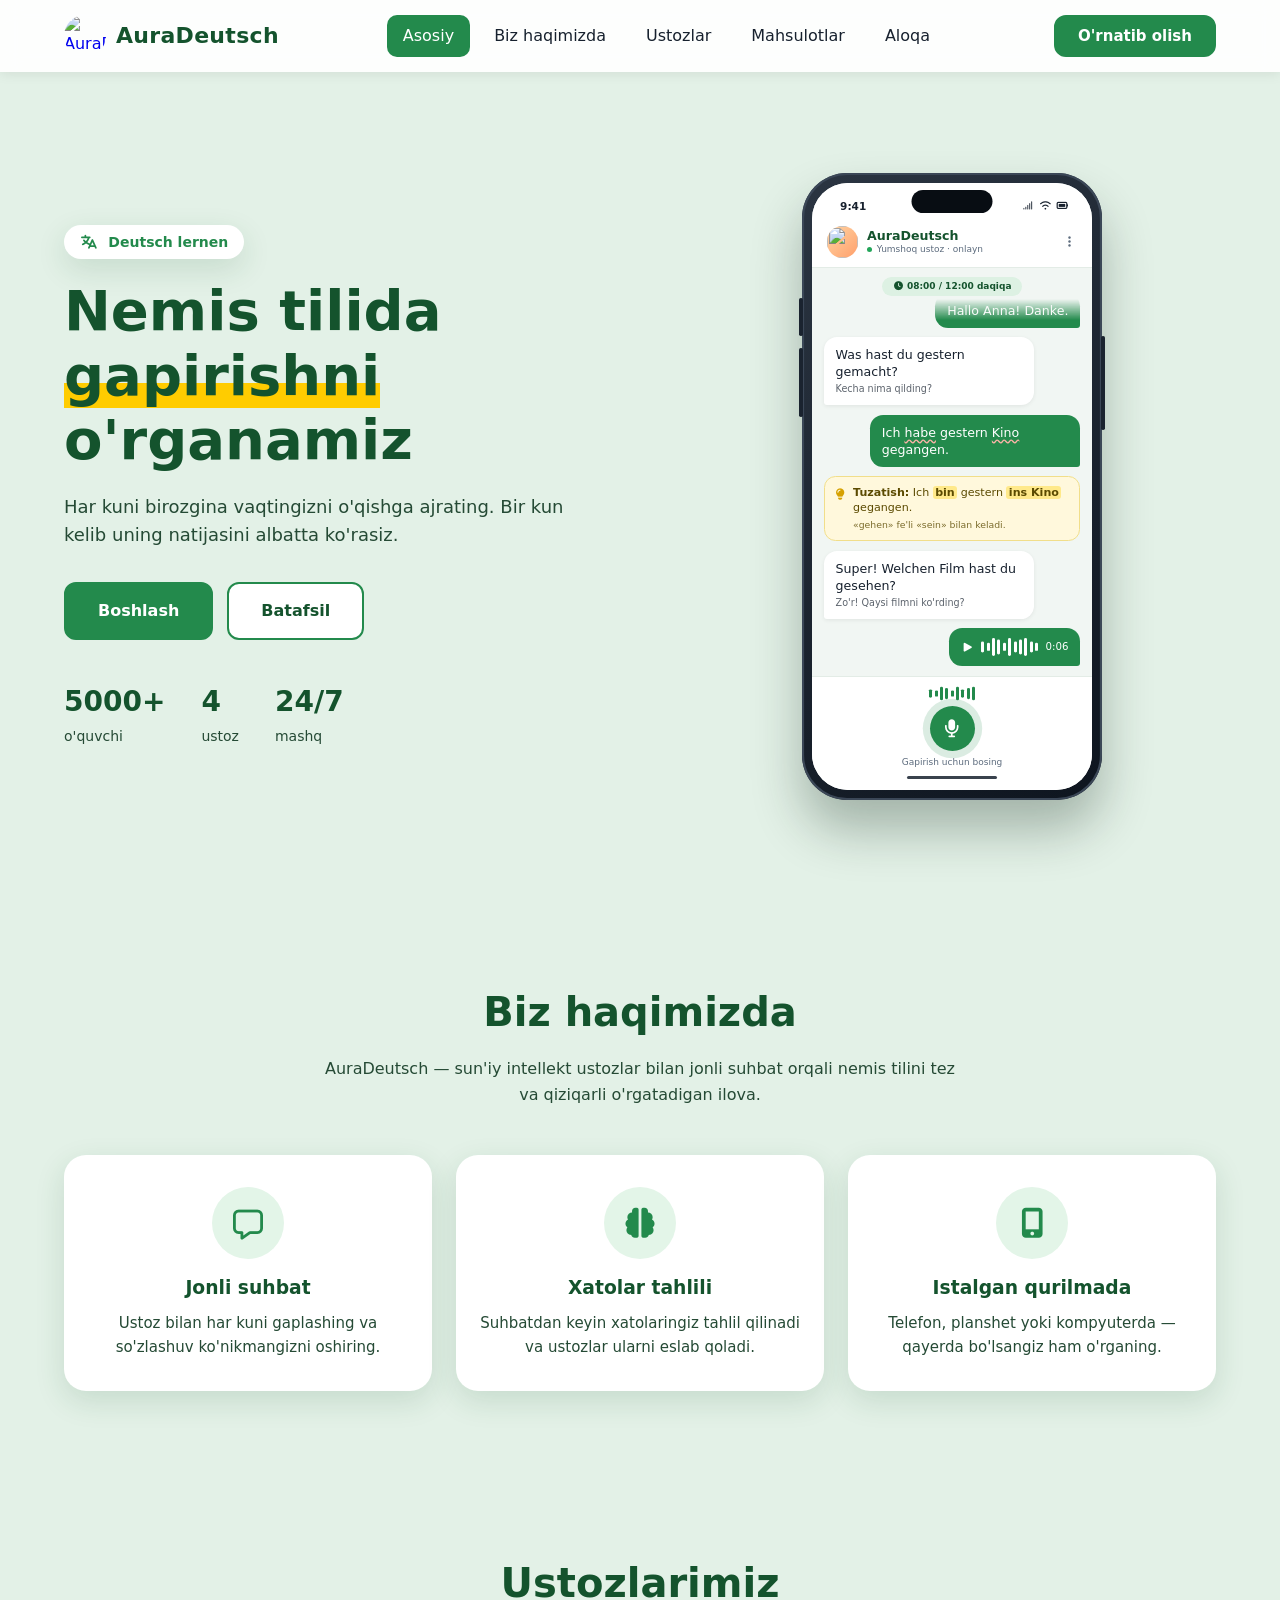
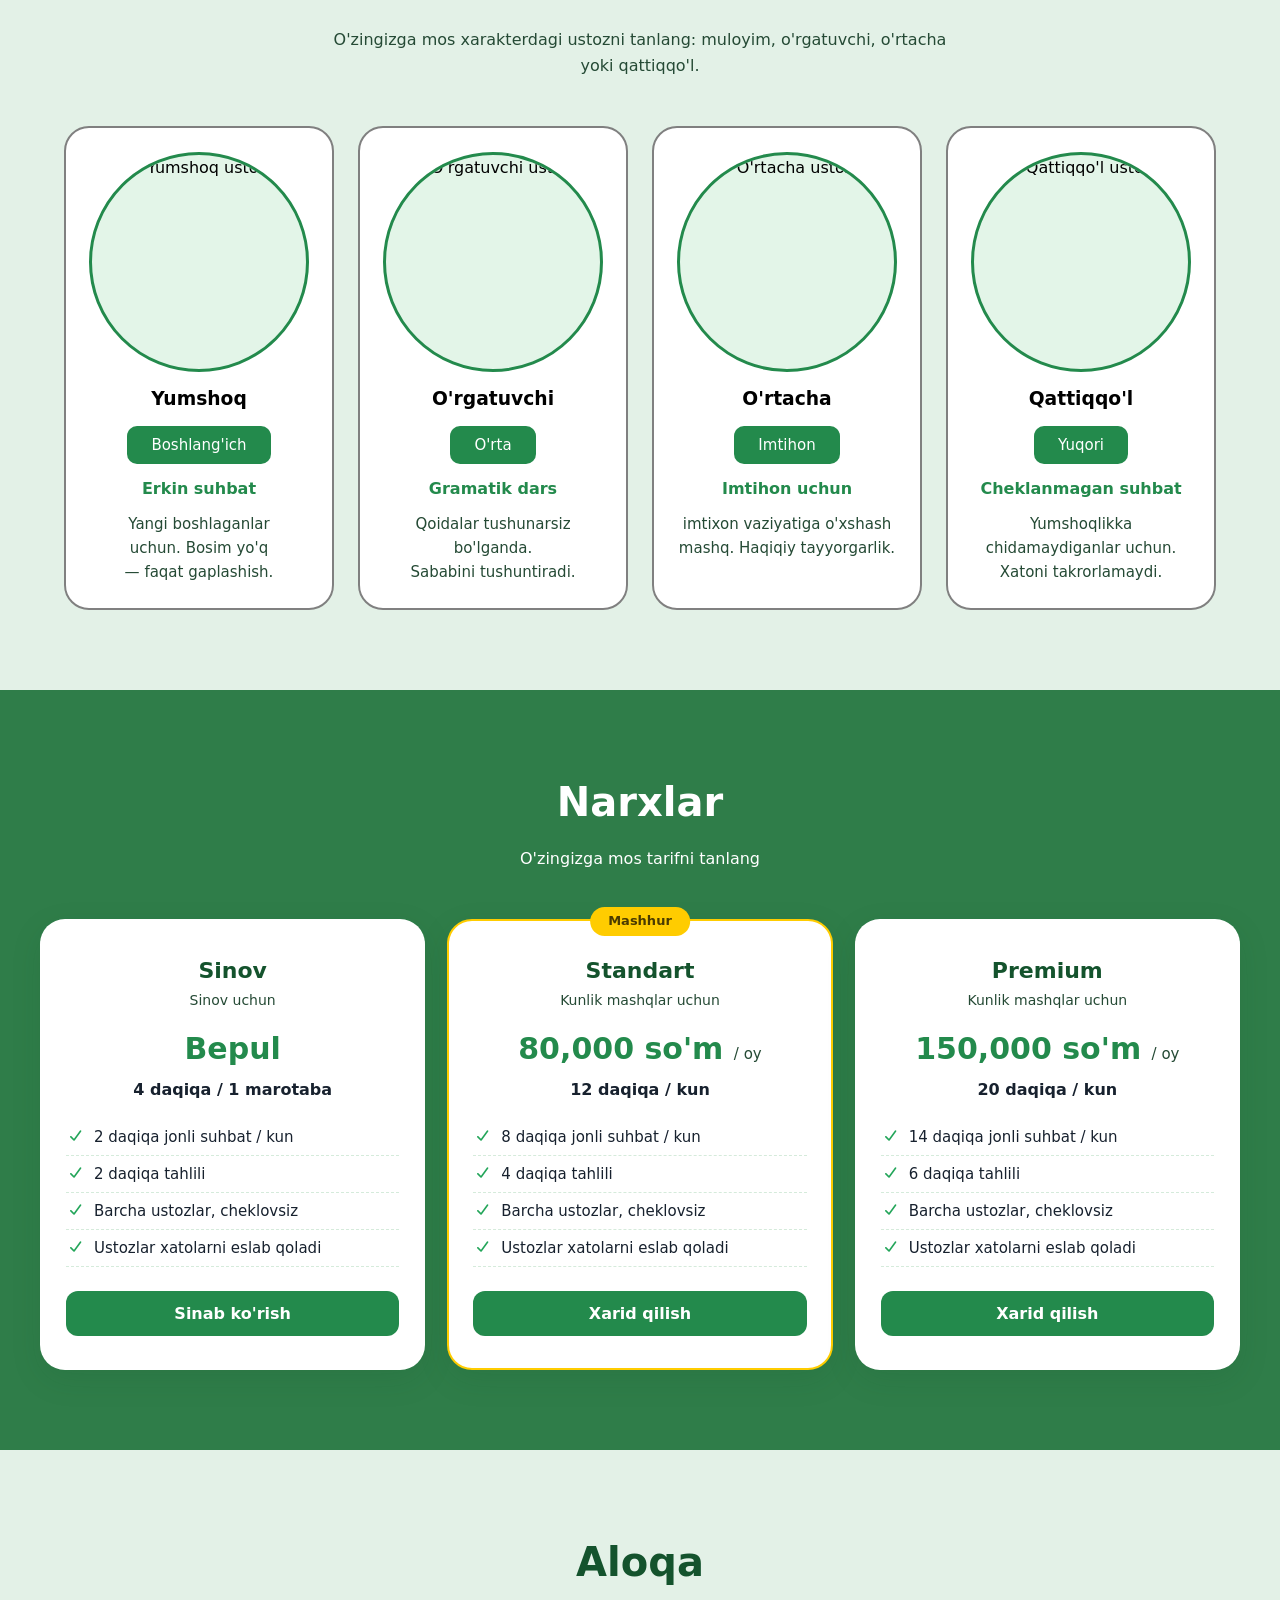
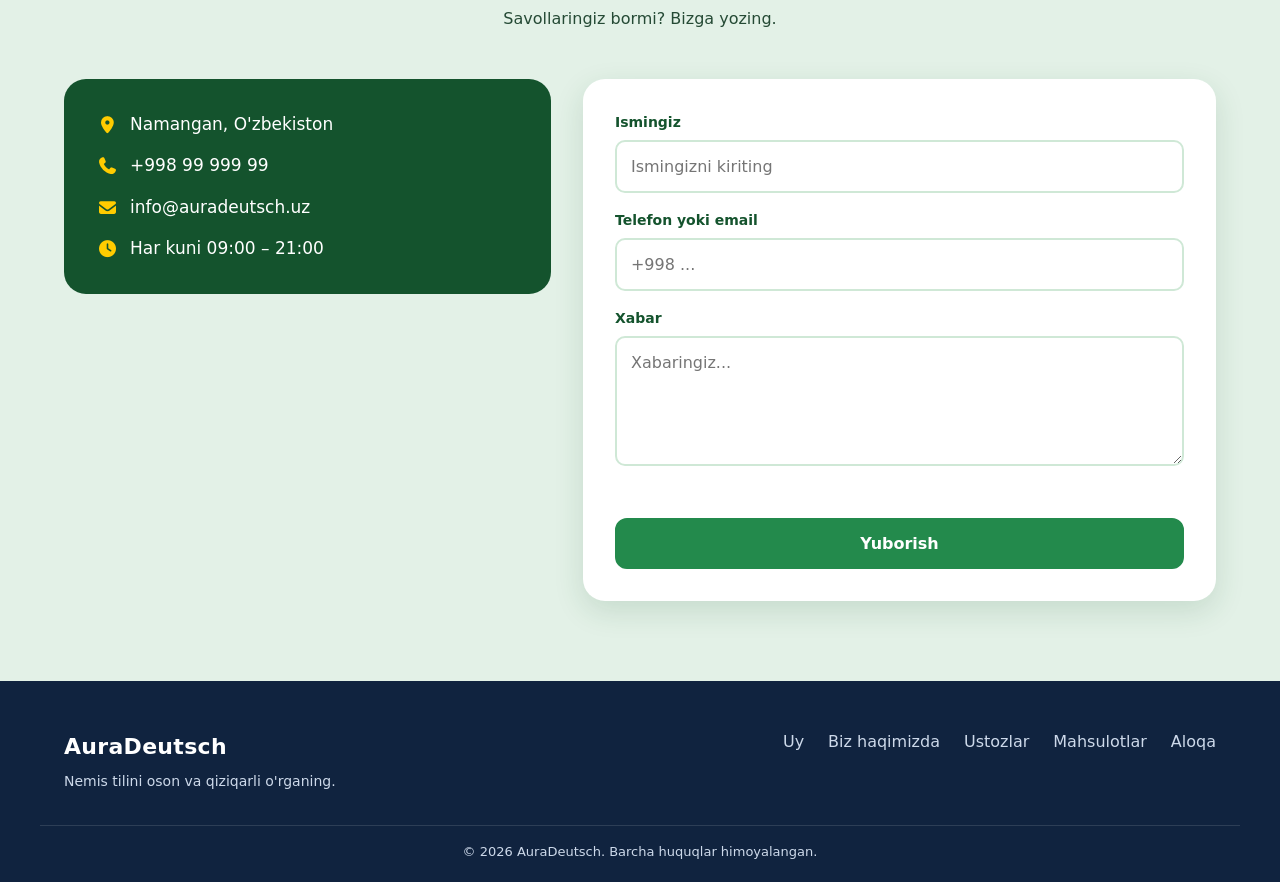
==== commit 1199288d: "update" ====
--- a/index.html
+++ b/index.html
@@ -21,7 +21,7 @@
 
             <nav class="nav" id="nav" aria-label="Asosiy menyu">
                 <ul class="nav-links">
-                    <li><a class="item-link active" href="#home">Uy</a></li>
+                    <li><a class="item-link active" href="#home">Asosiy</a></li>
                     <li><a class="item-link" href="#about">Biz haqimizda</a></li>
                     <li><a class="item-link" href="#teachers">Ustozlar</a></li>
                     <li><a class="item-link" href="#product">Mahsulotlar</a></li>
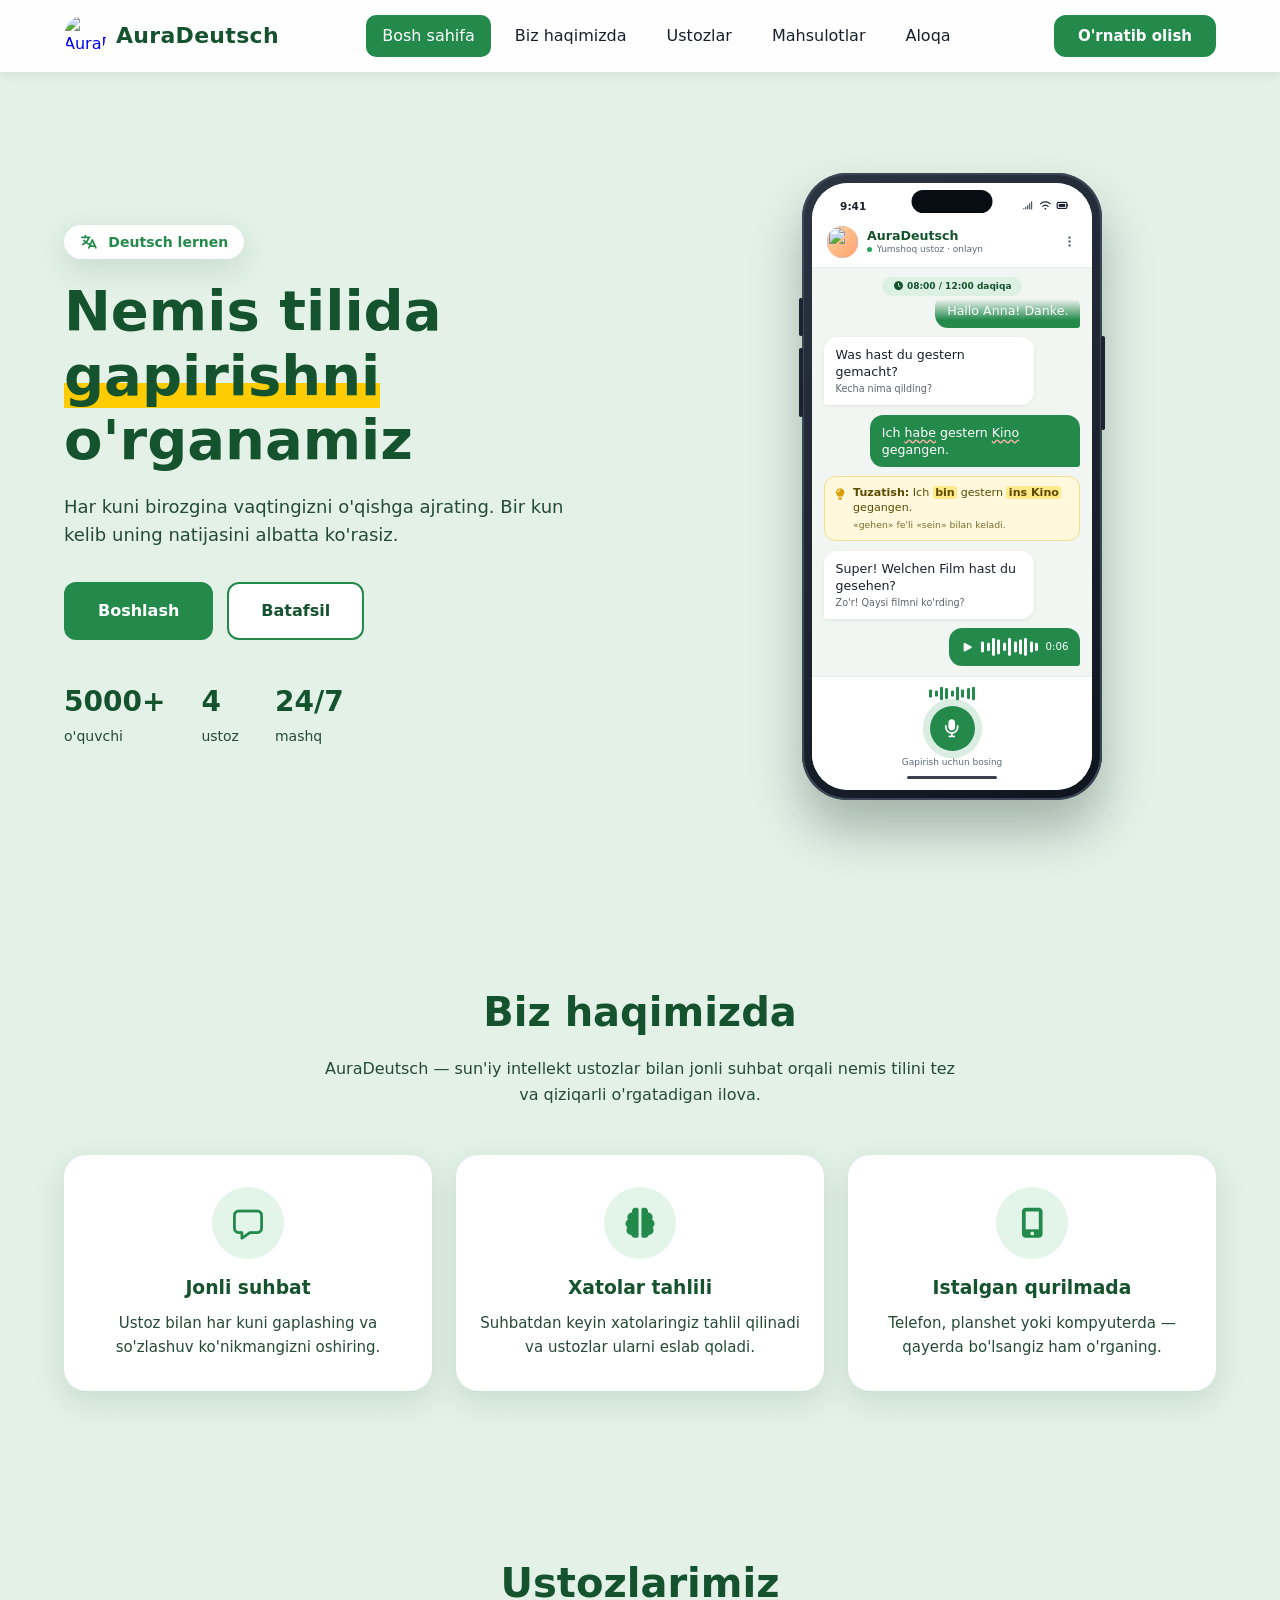
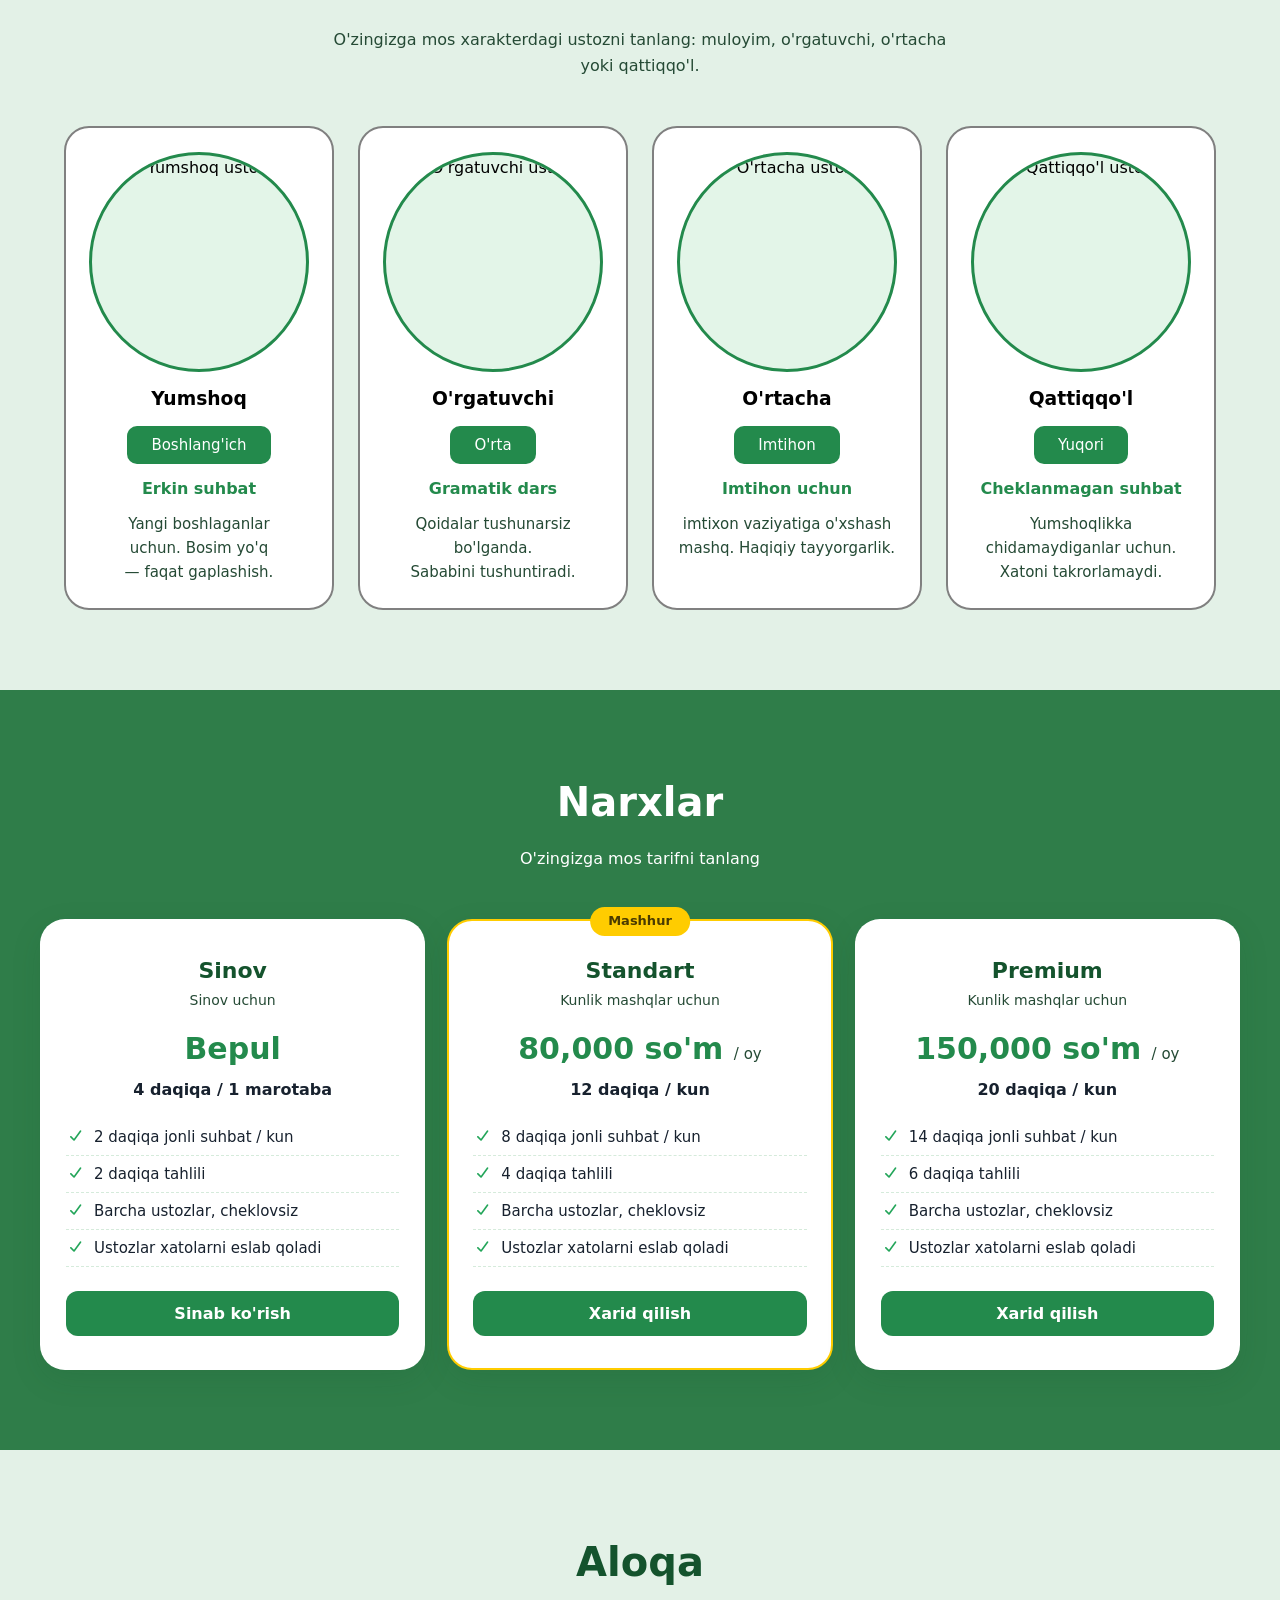
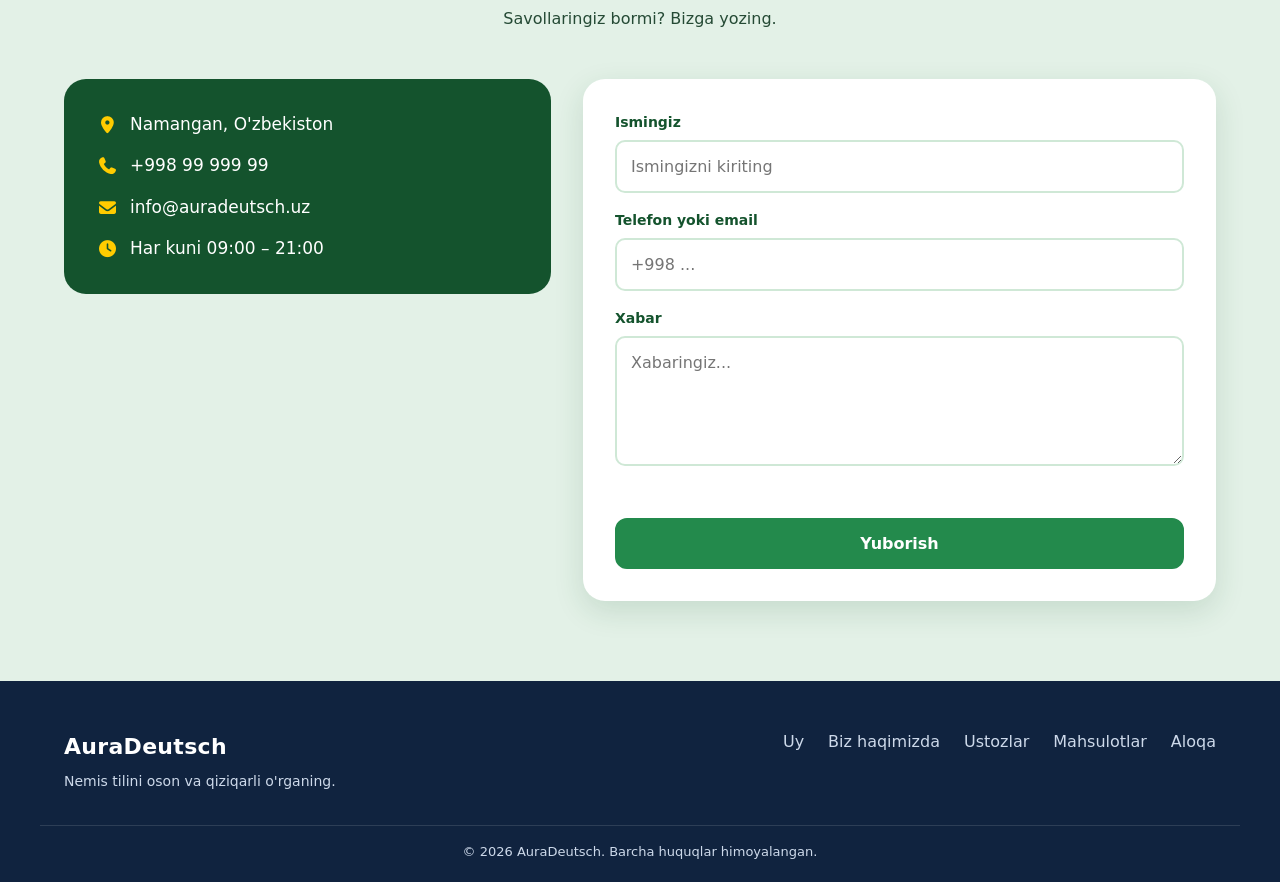
==== commit 755f3add: "auradeutsch" ====
--- a/index.html
+++ b/index.html
@@ -21,7 +21,7 @@
 
             <nav class="nav" id="nav" aria-label="Asosiy menyu">
                 <ul class="nav-links">
-                    <li><a class="item-link active" href="#home">Asosiy</a></li>
+                    <li><a class="item-link active" href="#home">Bosh sahifa</a></li>
                     <li><a class="item-link" href="#about">Biz haqimizda</a></li>
                     <li><a class="item-link" href="#teachers">Ustozlar</a></li>
                     <li><a class="item-link" href="#product">Mahsulotlar</a></li>
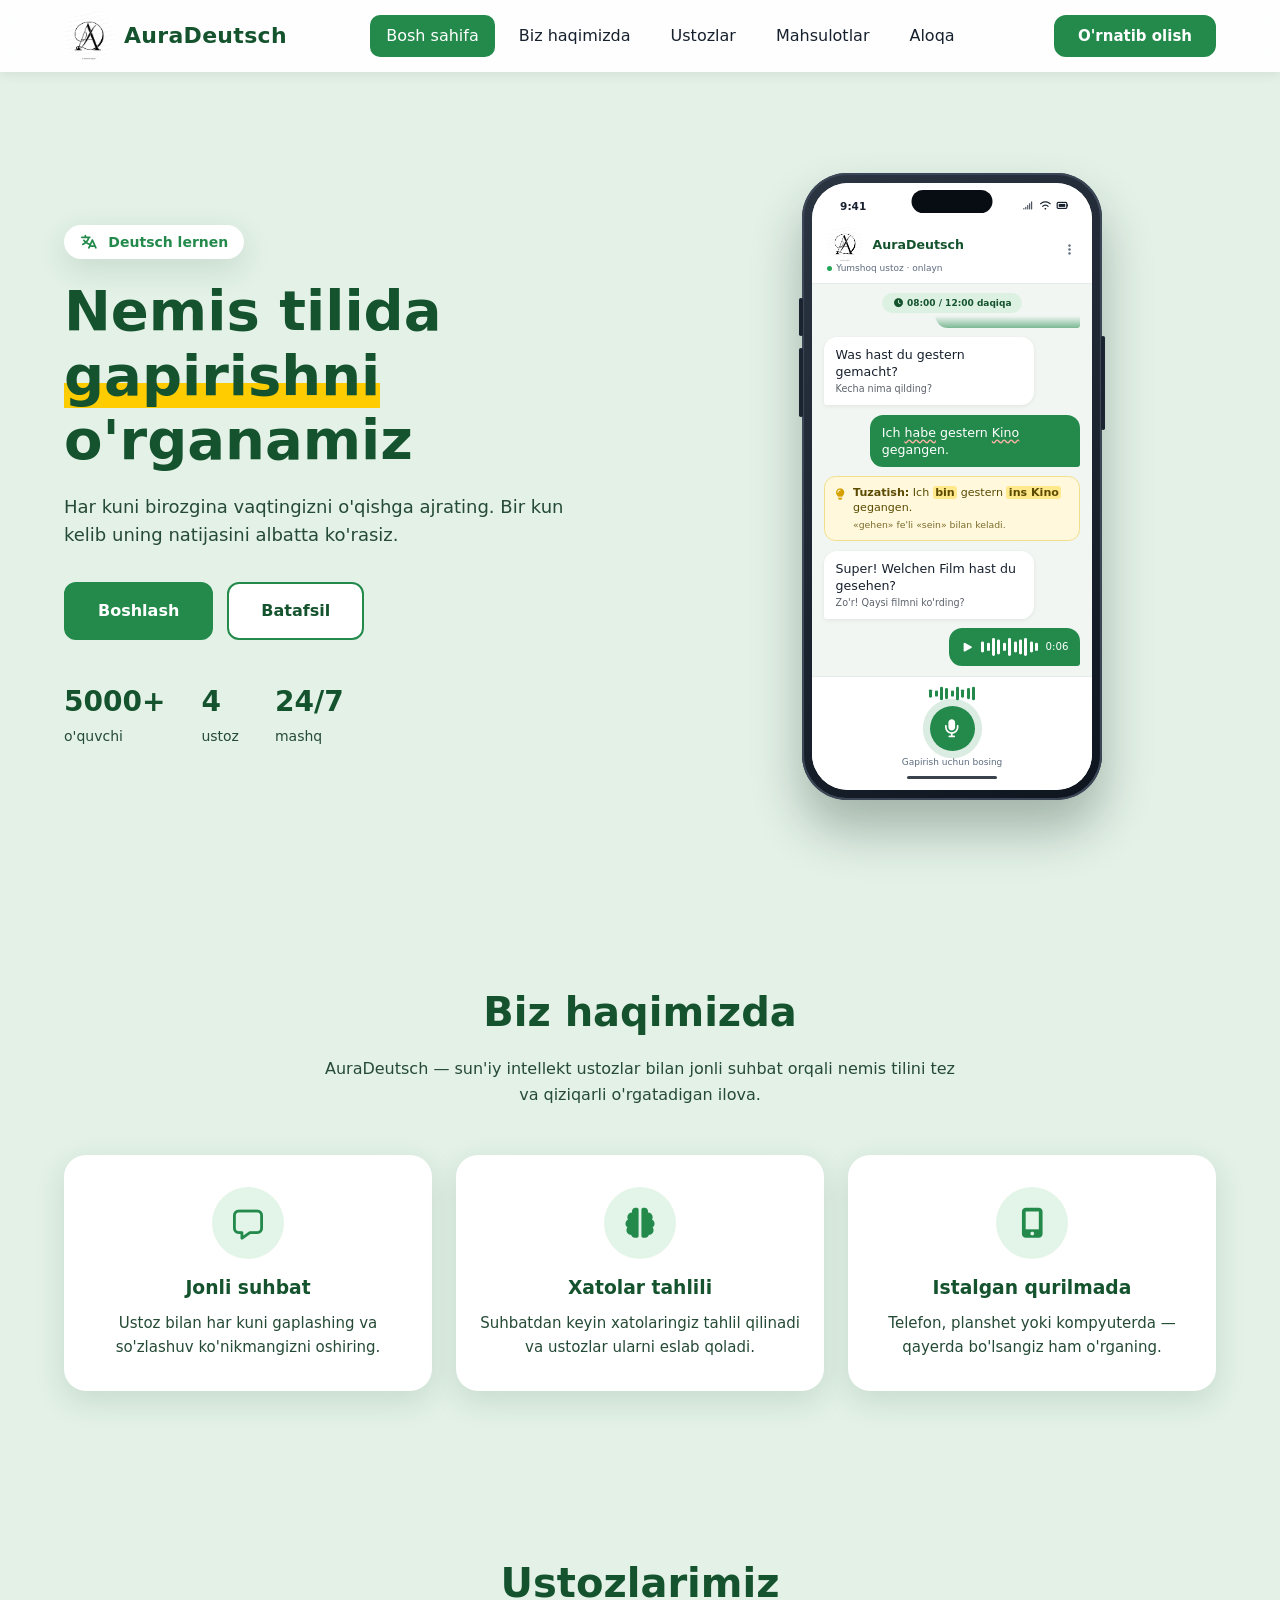
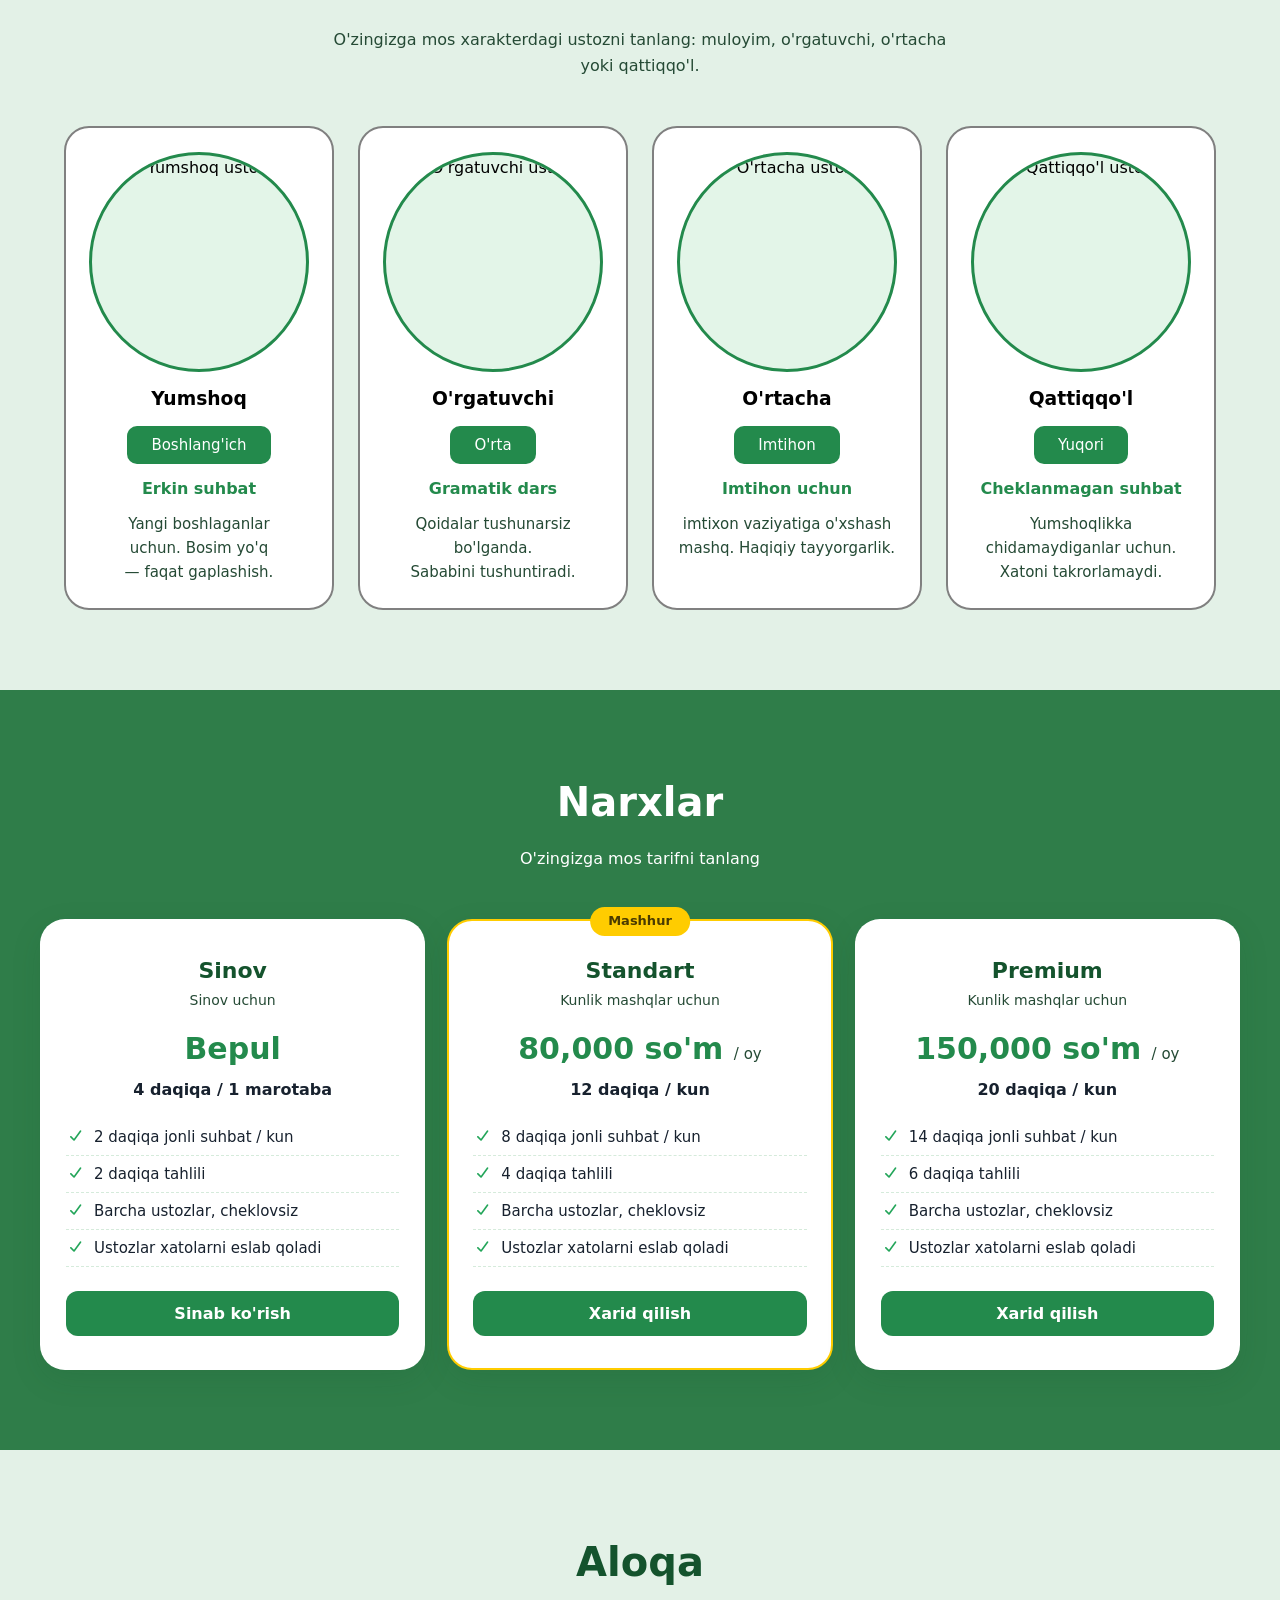
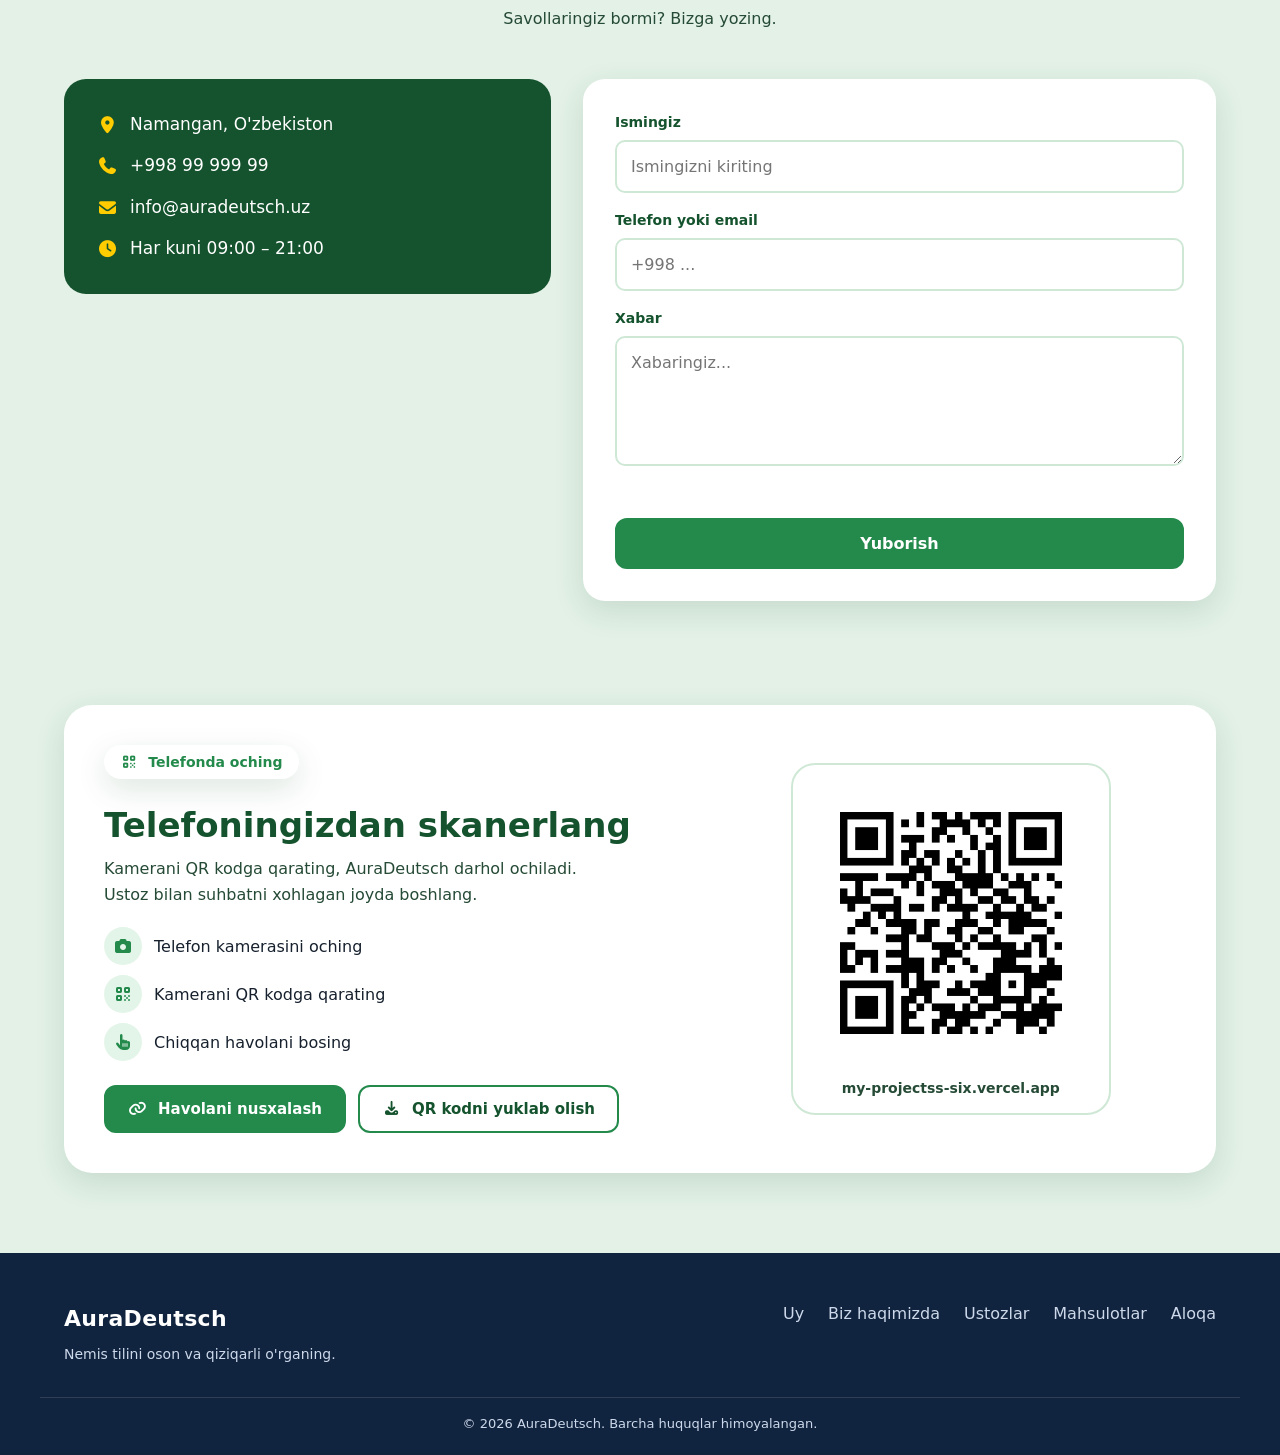
==== commit 18babf74: "O'zgarish" ====
--- a/index.html
+++ b/index.html
@@ -15,7 +15,7 @@
     <header class="header" id="header">
         <div class="header-inner">
             <a class="brand" href="#home">
-                <img class="logo" src="https://rematchcis.ru/uploads/teams/1777391073_e0aef7fd6d02.png" alt="AuraDeutsch logo">
+                <img class="logo" src="./auradeutsch/img/images.jpg" alt="">
                 <span class="brand-name">AuraDeutsch</span>
             </a>
 
@@ -71,9 +71,12 @@
                             </span>
                         </div>
                         <div class="app-head">
-                            <img class="ava" src="https://rematchcis.ru/uploads/teams/1777391073_e0aef7fd6d02.png" alt="">
+                            
                             <span class="who">
+                                <div class="log">
+                                    <img class="secondlogo" src="./auradeutsch/img/images.jpg" alt="">
                                 <strong>AuraDeutsch</strong>
+                                </div>
                                 <span><b class="online"></b>Yumshoq ustoz · onlayn</span>
                             </span>
                             <i class="fa-solid fa-ellipsis-vertical more"></i>
@@ -260,6 +263,30 @@
         </section>
     </main>
 
+    <!-- QR KOD -->
+        <section class="qr section" id="qr" aria-labelledby="qrTitle">
+            <div class="qr-card">
+                <div class="qr-text">
+                    <span class="badge"><i class="fa-solid fa-qrcode" aria-hidden="true"></i> Telefonda oching</span>
+                    <h2 class="qr-title" id="qrTitle">Telefoningizdan skanerlang</h2>
+                    <p class="qr-lead">Kamerani QR kodga qarating, AuraDeutsch darhol ochiladi. Ustoz bilan suhbatni xohlagan joyda boshlang.</p>
+                    <ol class="qr-steps">
+                        <li><i class="fa-solid fa-camera" aria-hidden="true"></i><span>Telefon kamerasini oching</span></li>
+                        <li><i class="fa-solid fa-qrcode" aria-hidden="true"></i><span>Kamerani QR kodga qarating</span></li>
+                        <li><i class="fa-solid fa-hand-pointer" aria-hidden="true"></i><span>Chiqqan havolani bosing</span></li>
+                    </ol>
+                    <div class="qr-actions">
+                        <button type="button" class="btn btn-small" id="qrCopy" data-url="https://my-projectss-six.vercel.app/"><i class="fa-solid fa-link" aria-hidden="true"></i> Havolani nusxalash</button>
+                        <a class="btn btn-small btn-outline" href="./img/qr.png" download="auradeutsch-qr.png"><i class="fa-solid fa-download" aria-hidden="true"></i> QR kodni yuklab olish</a>
+                    </div>
+                </div>
+                <figure class="qr-figure">
+                    <img class="qr-img" src="./auradeutsch/img/qr.png" width="290" height="290" alt="AuraDeutsch saytiga olib boradigan QR kod">
+                    <figcaption>my-projectss-six.vercel.app</figcaption>
+                </figure>
+            </div>
+        </section>
+
     <!-- FOOTER -->
     <footer class="footer">
         <div class="footer-inner">
--- a/css/style.css
+++ b/css/style.css
@@ -157,8 +157,8 @@
 }
 
 .logo {
-    width: 42px;
-    height: 42px;
+    width: 50px;
+    height: 50px;
     object-fit: contain;
     border-radius: 50%;
 }
@@ -310,6 +310,18 @@
     justify-content: center;
     align-items: center;
     min-height: 460px;
+}
+.log{
+    display: flex;
+    align-items: center;
+    justify-content: flex-start;
+    gap: 10px;
+}
+.secondlogo{
+    width: 36px;
+    height: 36px;
+    border-radius: 50%;
+    display: inline-block;
 }
 
 @keyframes float {
@@ -643,6 +655,70 @@
     font-size: 14px;
 }
 
+/* =========================================================================
+   QR KOD BO'LIMI
+   ========================================================================= */
+.qr { padding-top: 24px; }
+
+.qr-card {
+    display: grid;
+    grid-template-columns: 1.3fr 1fr;
+    align-items: center;
+    gap: 36px;
+    padding: 40px;
+    border-radius: 28px;
+    background: var(--white);
+    box-shadow: var(--shadow);
+}
+
+.qr-text { min-width: 0; }
+.qr-title { margin: 6px 0 10px; font-size: clamp(24px, 3.4vw, 34px); line-height: 1.2; color: var(--blue-deep); }
+.qr-lead { max-width: 480px; margin-bottom: 20px; color: var(--muted); }
+
+.qr-steps { display: flex; flex-direction: column; gap: 10px; margin-bottom: 24px; }
+.qr-steps li { display: flex; align-items: center; gap: 12px; font-weight: 500; }
+.qr-steps i {
+    display: grid;
+    flex: 0 0 38px;
+    width: 38px;
+    height: 38px;
+    place-items: center;
+    border-radius: 50%;
+    background: #e3f5e8;
+    color: var(--blue-dark);
+    font-size: 16px;
+}
+
+.qr-actions { display: flex; flex-wrap: wrap; gap: 12px; }
+.qr-actions .btn i { margin-right: 6px; }
+
+.qr-figure {
+    display: flex;
+    flex-direction: column;
+    align-items: center;
+    gap: 12px;
+    justify-self: center;
+    width: 100%;
+    max-width: 320px;
+    padding: 16px 16px 14px;
+    border: 2px solid #cfe8d6;
+    border-radius: 24px;
+    background: #fff;
+    text-align: center;
+}
+.qr-img { width: 100%; max-width: 290px; height: auto; aspect-ratio: 1 / 1; }
+.qr-figure figcaption { color: var(--muted); font-size: 14px; font-weight: 600; overflow-wrap: anywhere; }
+
+@media (max-width: 768px) {
+    .qr-card { grid-template-columns: 1fr; gap: 24px; padding: 28px 22px; border-radius: 22px; }
+    .qr-figure { max-width: 280px; }
+}
+@media (max-width: 480px) {
+    .qr-card { padding: 22px 16px; }
+    .qr-actions .btn { flex: 1 1 100%; }
+}
+
+
 /* ---------- Footer ---------- */
 .footer {
     background: #10233f;
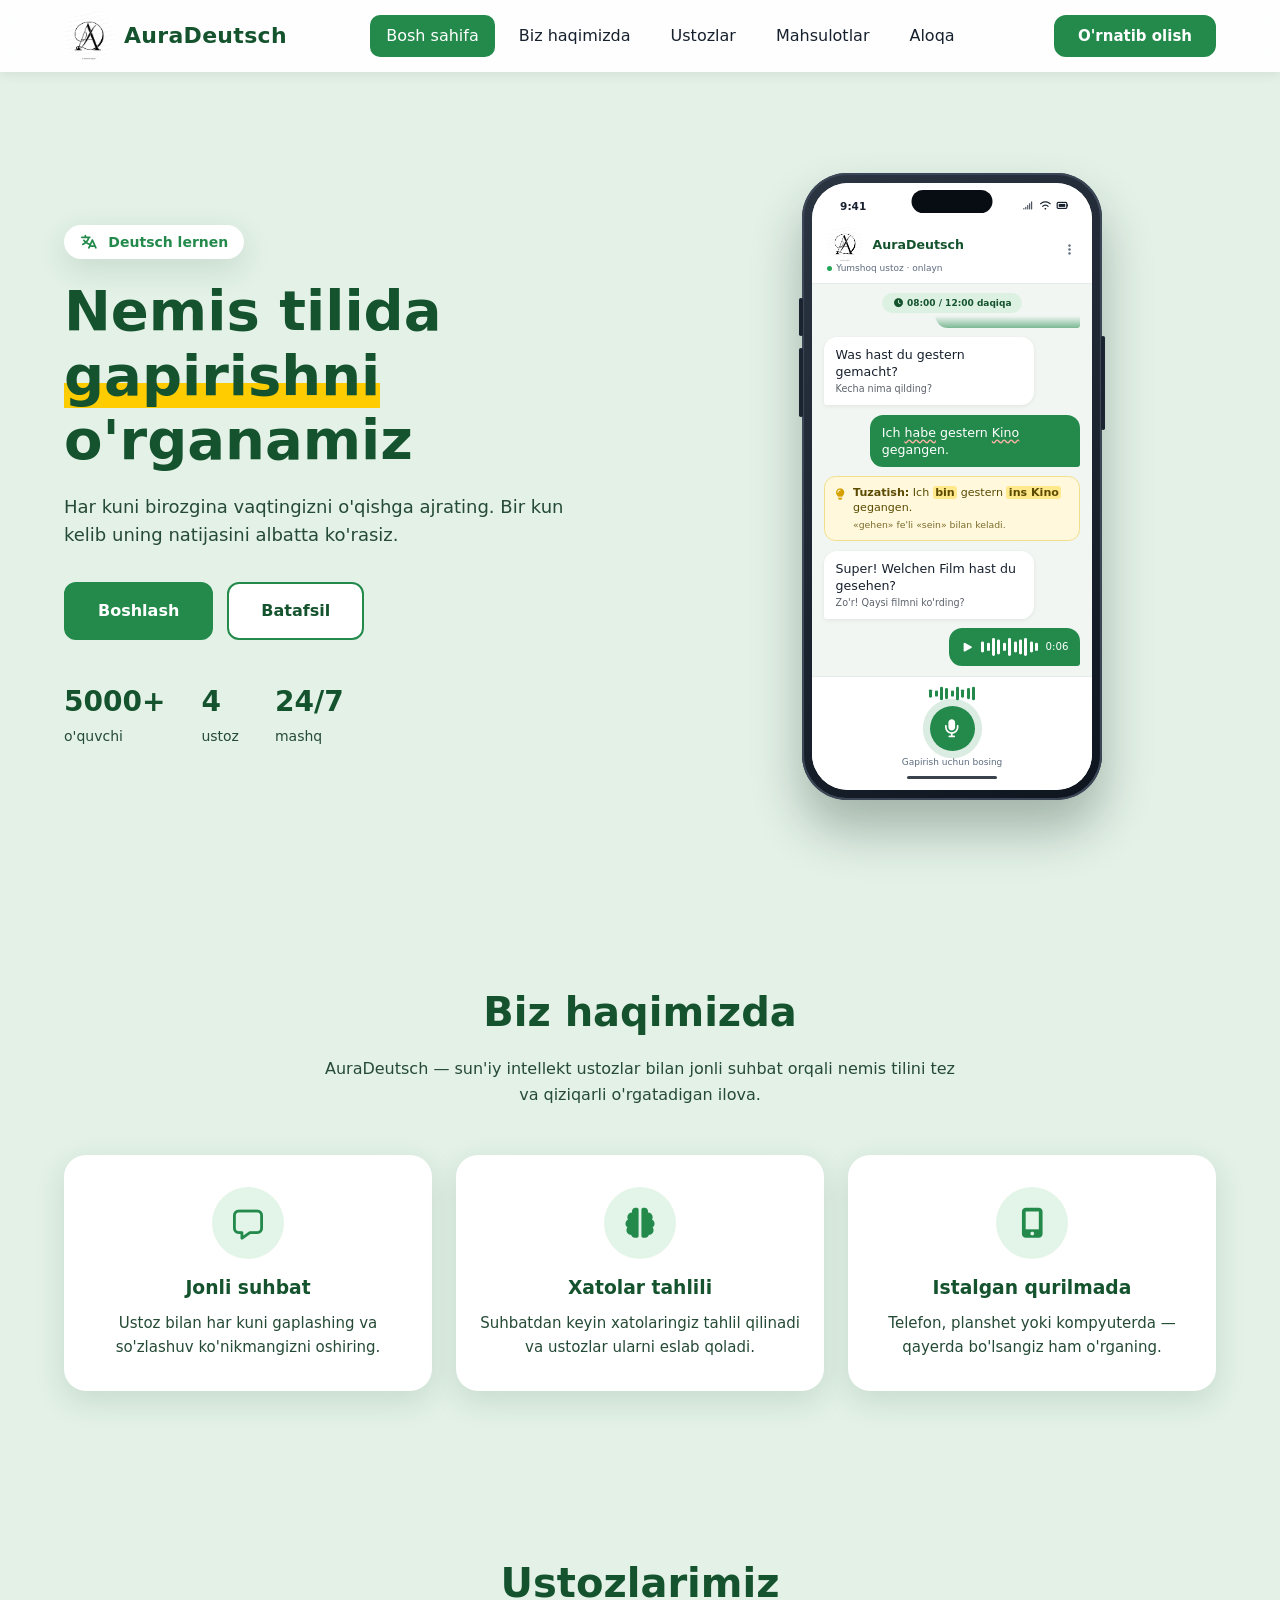
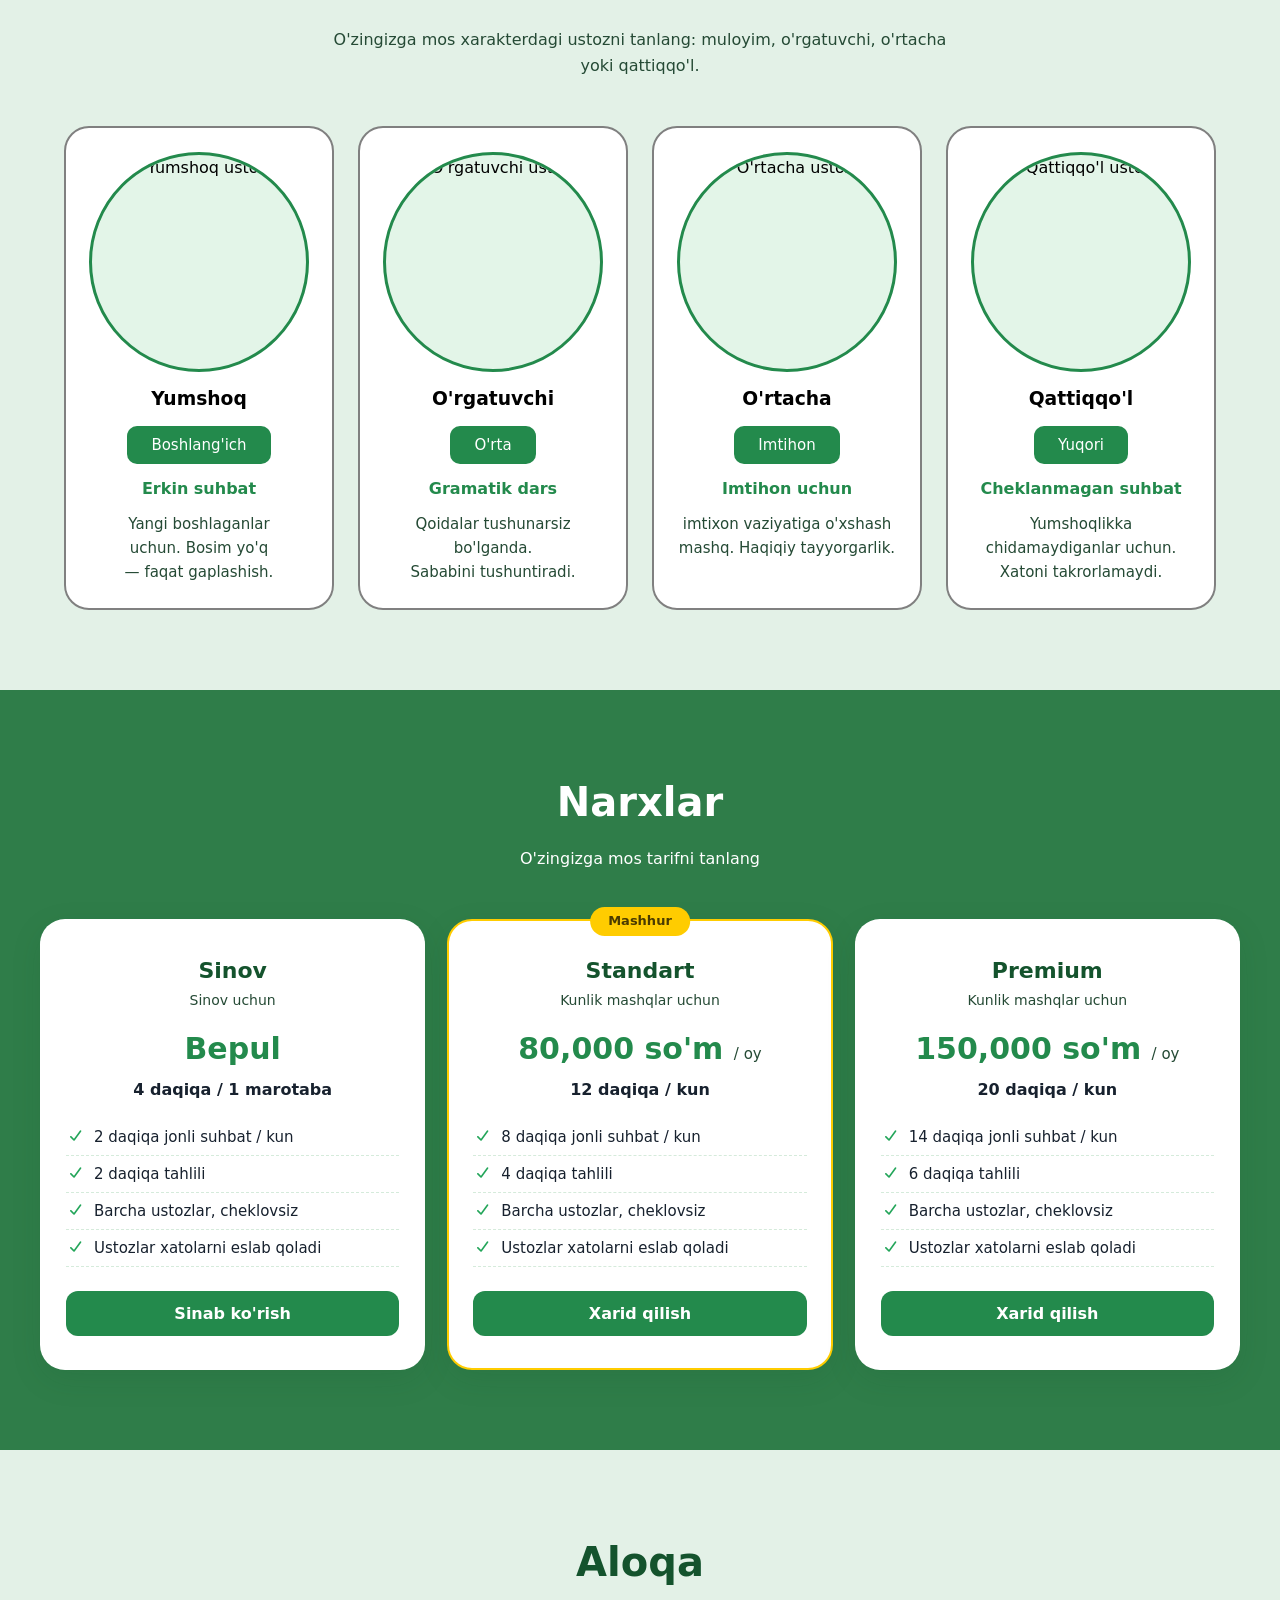
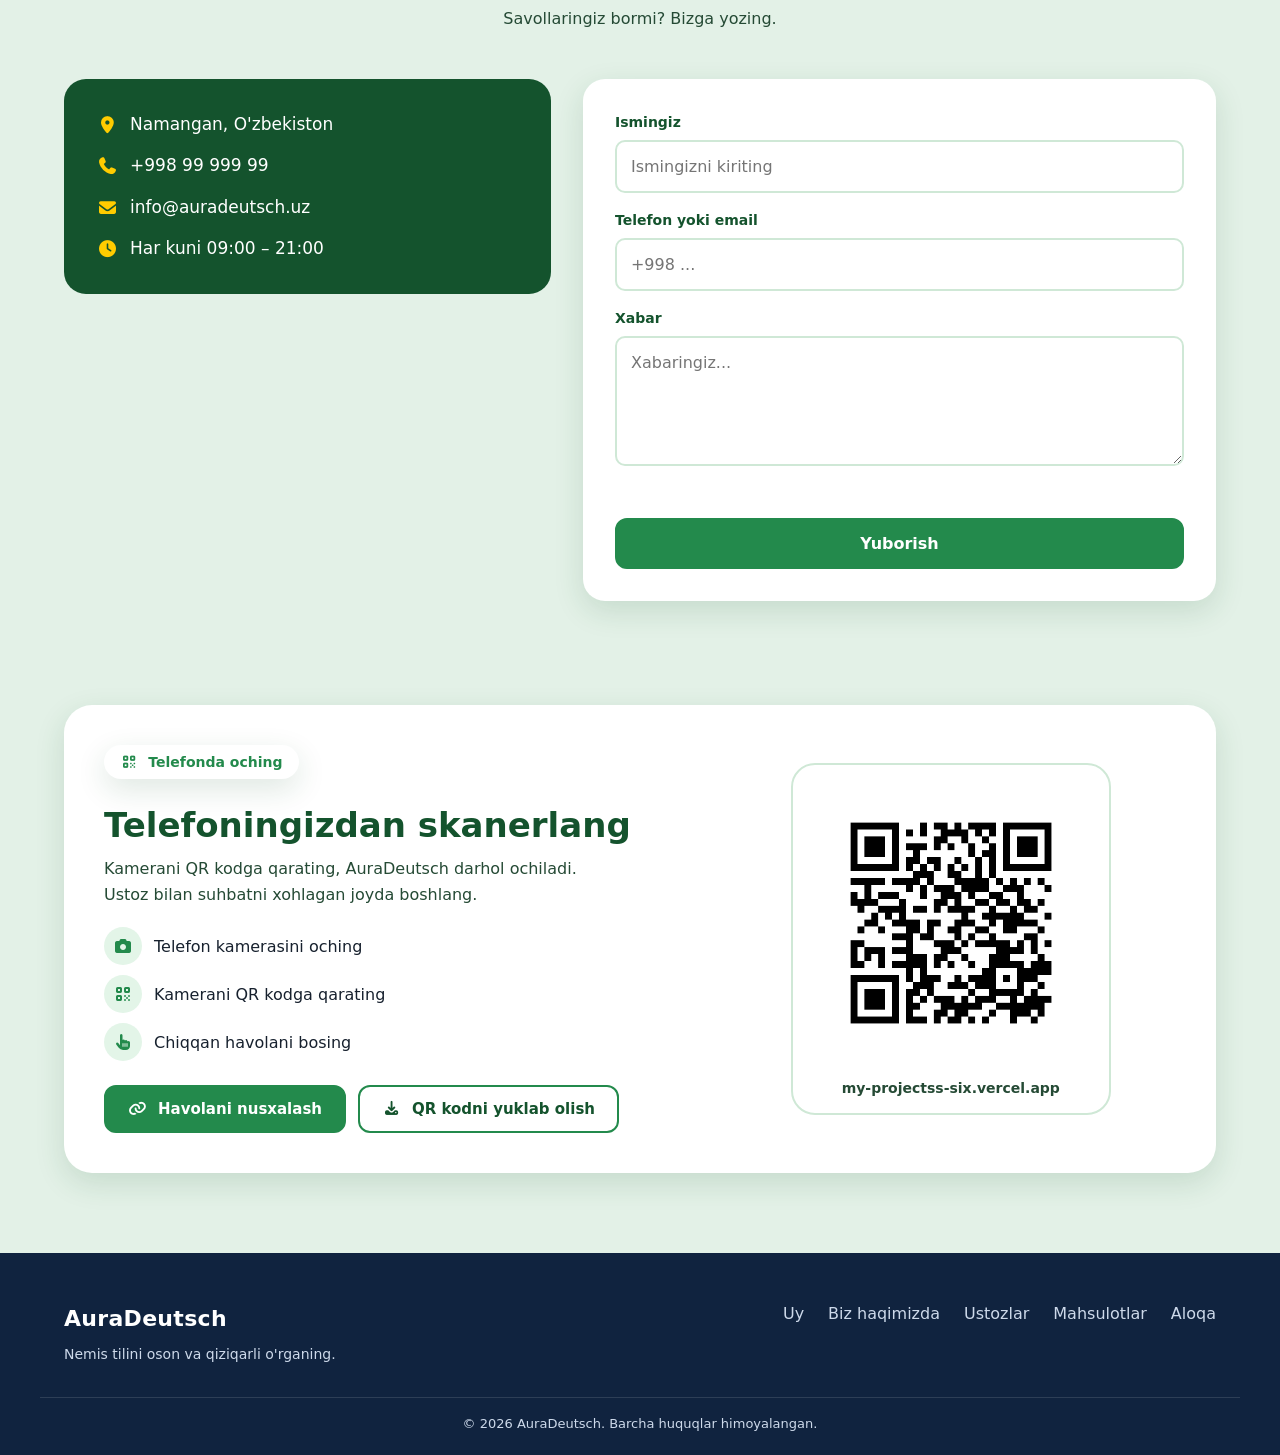
==== commit ecd3fe45: "O'zgarishlar" ====
--- a/index.html
+++ b/index.html
@@ -281,7 +281,7 @@
                     </div>
                 </div>
                 <figure class="qr-figure">
-                    <img class="qr-img" src="./auradeutsch/img/qr.png" width="290" height="290" alt="AuraDeutsch saytiga olib boradigan QR kod">
+                    <img class="qr-img" src="./auradeutsch/img/qr (1).png" width="290" height="290" alt="AuraDeutsch saytiga olib boradigan QR kod">
                     <figcaption>my-projectss-six.vercel.app</figcaption>
                 </figure>
             </div>
